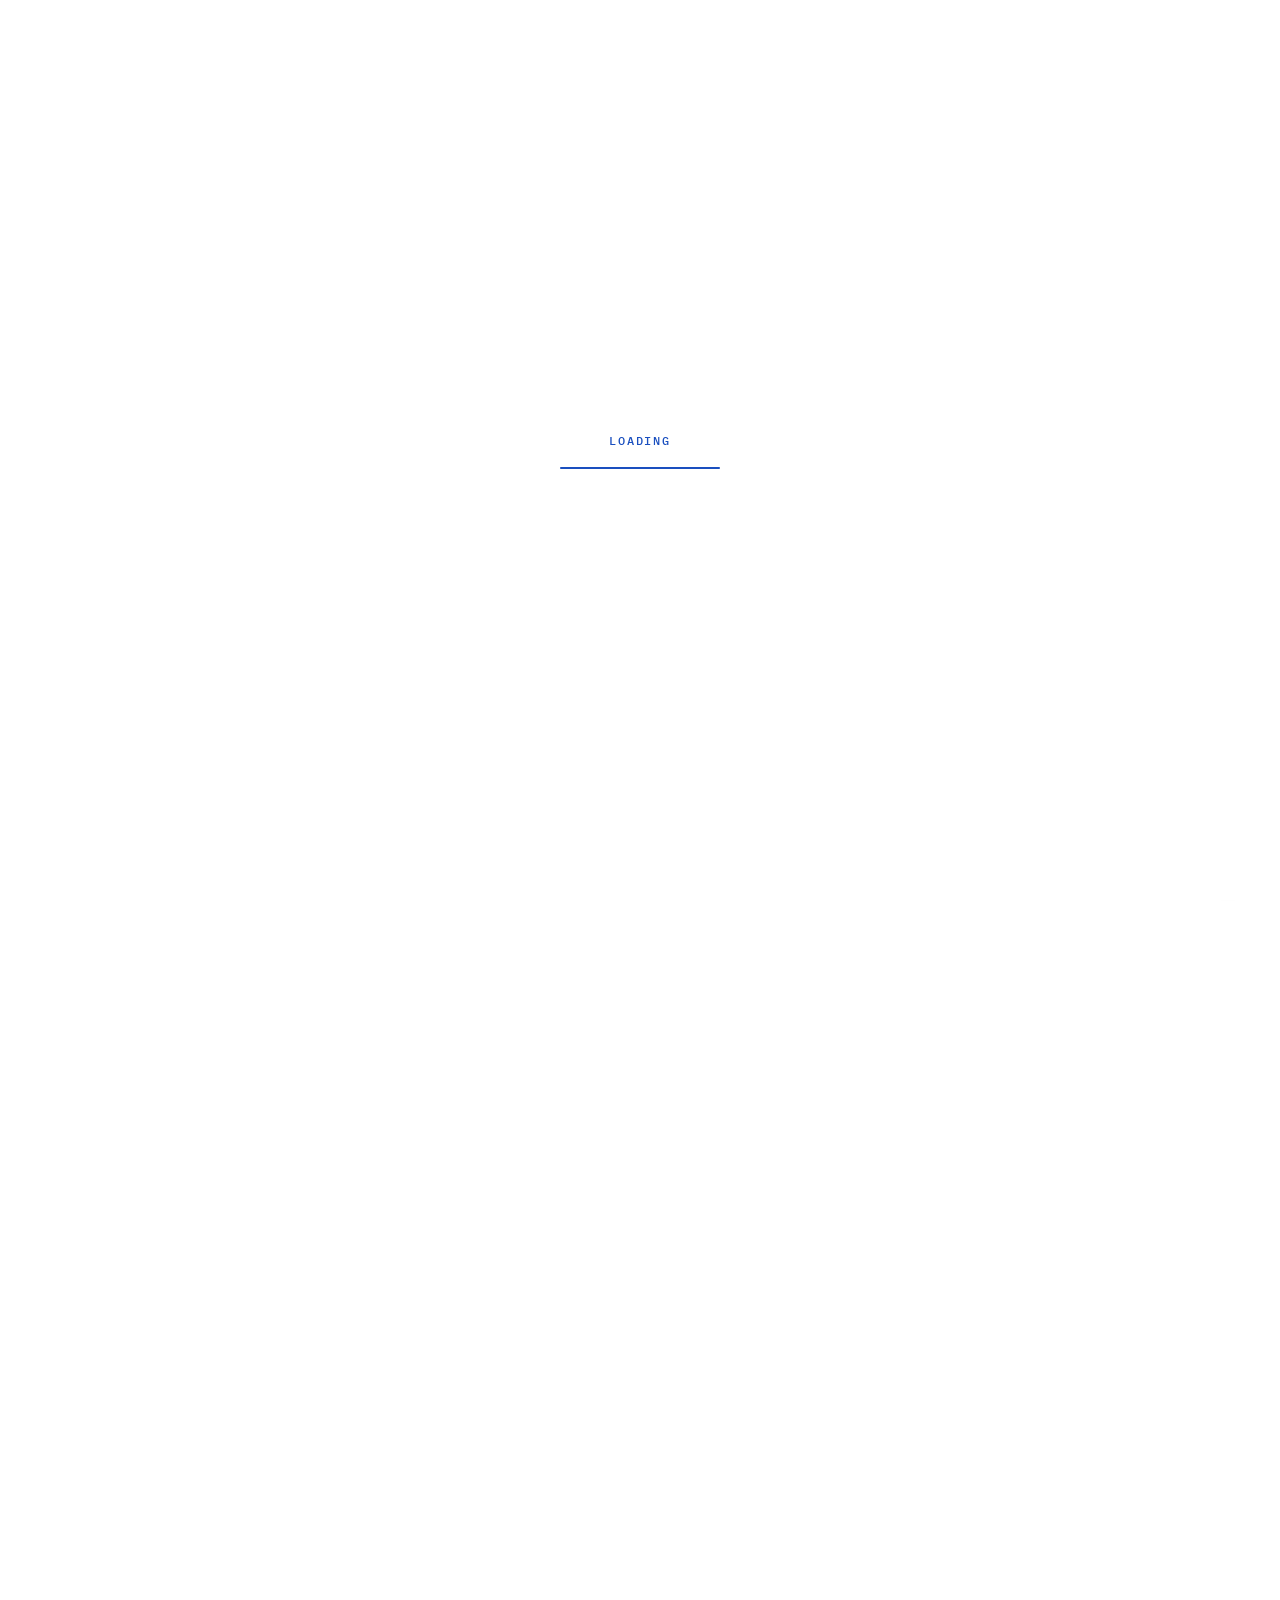
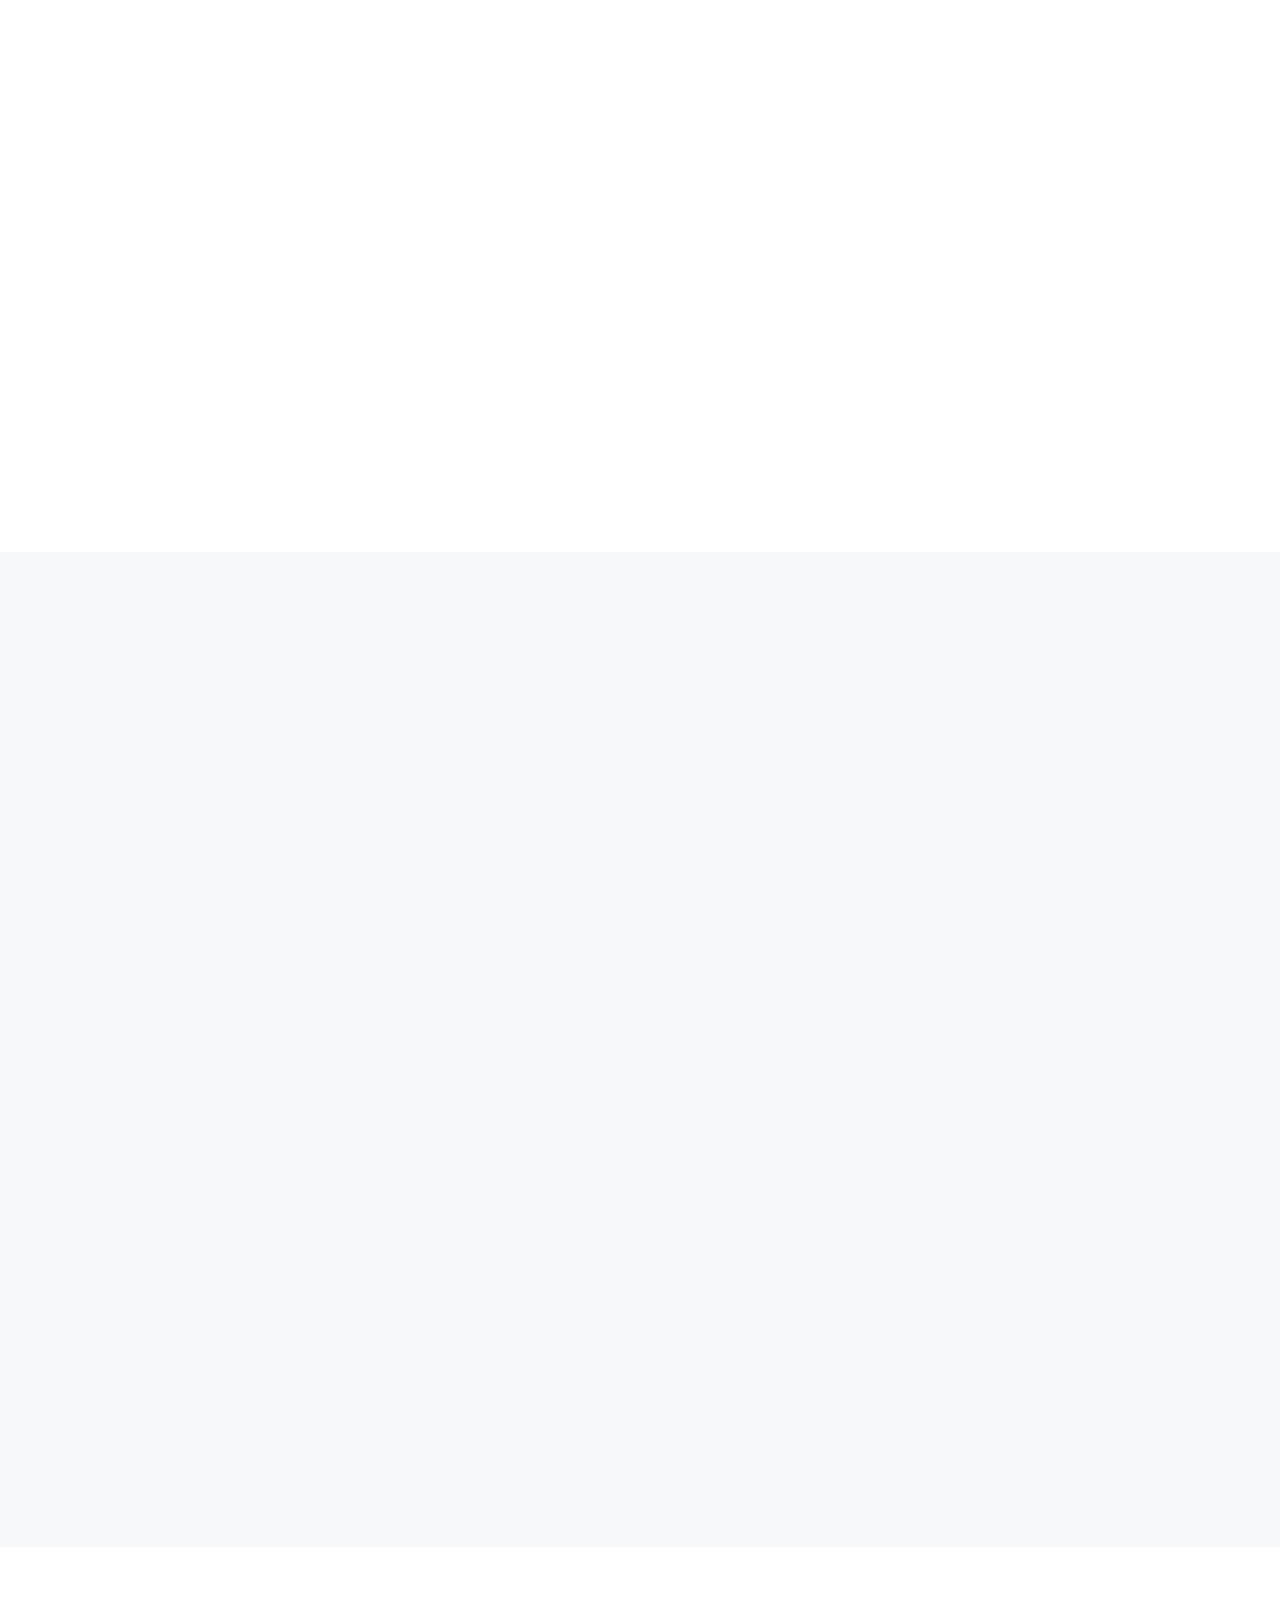
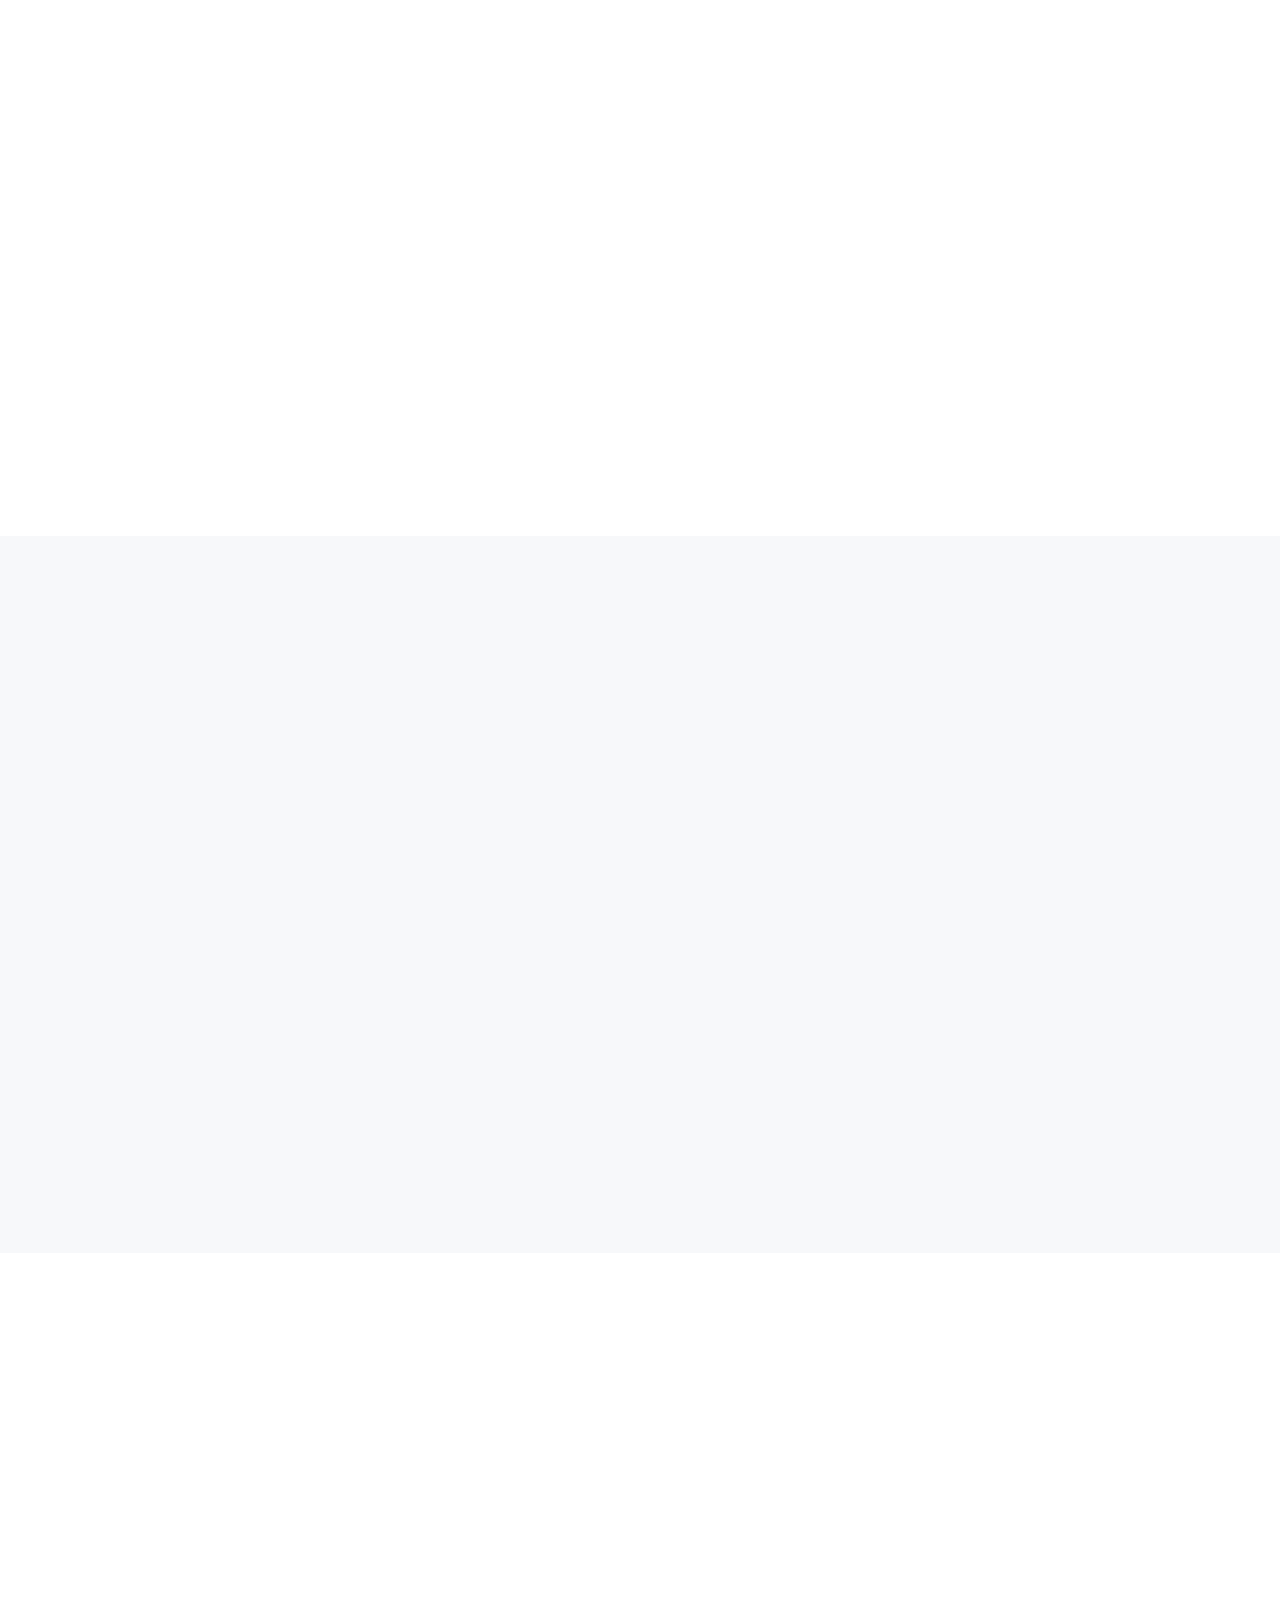
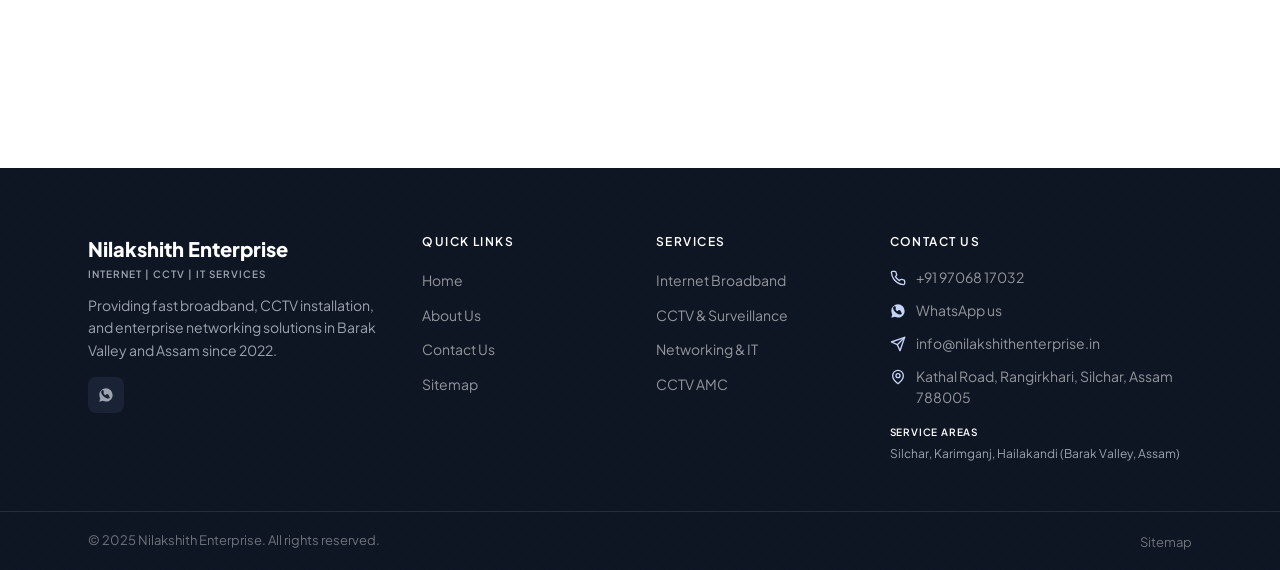
==== about.html @ cd2fbbd7 "perf: major Lighthouse improvements - WebP images, defer fonts, preloader CLS fix, explicit dimensio" ====
<!DOCTYPE html>
<html lang="en">
<head>
  <meta charset="UTF-8" />
  <meta name="viewport" content="width=device-width, initial-scale=1.0" />
  <title>About Nilakshith Enterprise — Internet & IT Services, Silchar, Assam</title>
  <meta name="description" content="Learn about Nilakshith Enterprise — Barak Valley's trusted provider of broadband internet, CCTV installation, and IT networking services. Locally rooted in Silchar since 2022." />
  <link rel="canonical" href="https://nilakshithenterprise.in/about.html" />

  <!-- Preload critical resources -->
  <link rel="preload" as="image" href="assets/img/logo_trans.webp" />
  <link rel="preconnect" href="https://fonts.googleapis.com" crossorigin />
  <link rel="preconnect" href="https://fonts.gstatic.com" crossorigin />

  <!-- Stylesheets -->
  <link rel="stylesheet" href="assets/css/styles.css" />
  <!-- Google Fonts deferred to avoid render-blocking -->
  <link rel="preload" as="style" href="https://fonts.googleapis.com/css2?family=Plus+Jakarta+Sans:wght@400;500;600;700;800&family=IBM+Plex+Mono:wght@400;500&display=swap" onload="this.onload=null;this.rel='stylesheet'" />
  <noscript><link rel="stylesheet" href="https://fonts.googleapis.com/css2?family=Plus+Jakarta+Sans:wght@400;500;600;700;800&family=IBM+Plex+Mono:wght@400;500&display=swap" /></noscript>
</head>
<body>

  <!-- Preloader -->
  <div class="preloader" aria-hidden="true">
    <div style="position:relative; display:flex; flex-direction:column; align-items:center; gap:16px;">
      <div class="preloader__label">Loading</div>
      <div class="preloader__line-track"><div class="preloader__line"></div></div>
    </div>
  </div>

  <!-- Skip link -->
  <a href="#main" class="skip-link">Skip to main content</a>

  <!-- ══════════════════════════════════════════
       NAVIGATION
       ══════════════════════════════════════════ -->
  <header>
    <nav class="navbar animate-load header-slide-down" role="navigation" aria-label="Main navigation">
      <div class="navbar__inner">
        <!-- Logo -->
        <a href="index.html" class="navbar__logo" aria-label="Nilakshith Enterprise — home">
          <picture><source srcset="assets/img/logo_trans.webp" type="image/webp" /><img src="assets/img/logo_trans.png" alt="Nilakshith Enterprise logo" class="navbar__logo-img" width="68" height="68" fetchpriority="high" /></picture>
          <div>
            <div>
              <span class="logo-name">Nilakshith</span>
              <span class="logo-suffix">Enterprise</span>
            </div>
            <div class="logo-tagline">Internet | CCTV | IT Services</div>
          </div>
        </a>
        
        <!-- Desktop nav links -->
        <ul class="nav-menu" role="list">
          <li><a href="index.html"      class="nav-menu__link">Home</a></li>
          <li><a href="broadband.html"  class="nav-menu__link">Broadband</a></li>
          <li><a href="cctv.html"       class="nav-menu__link">CCTV</a></li>
          <li><a href="networking.html" class="nav-menu__link">Networking</a></li>
          <li><a href="about.html"      class="nav-menu__link">About</a></li>
          <li><a href="contact.html"    class="nav-menu__link">Contact</a></li>
        </ul>

        <!-- CTA (desktop) -->
        <a href="https://wa.me/919706817032?text=Hi%2C%20I%20would%20like%20to%20enquire%20about%20your%20services."
           class="navbar__cta-btn desktop-only" target="_blank" rel="noopener noreferrer" data-wa-cta="navbar-about">
          <svg viewBox="0 0 24 24" width="16" height="16" fill="currentColor" aria-hidden="true"><path d="M12.012 2c-5.506 0-9.989 4.478-9.99 9.984a9.96 9.96 0 0 0 1.333 4.965L2 22l5.233-1.371a9.944 9.944 0 0 0 4.773 1.216h.004c5.506 0 9.989-4.478 9.99-9.984A9.995 9.995 0 0 0 12.012 2zm5.793 13.593c-.319.897-1.558 1.637-2.146 1.745-.589.108-1.168.162-3.834-.912-3.41-1.376-5.607-4.85-5.777-5.077-.17-.228-1.357-1.802-1.357-3.437 0-1.636.852-2.438 1.157-2.775.305-.336.666-.42.887-.42h.638c.204 0 .476.006.697.528.221.522.756 1.834.821 1.971.066.137.108.297.017.476-.09.18-.135.297-.272.456-.137.159-.289.356-.413.476-.137.137-.282.287-.121.562.161.275.717 1.183 1.536 1.91.543.484.992.836 1.357 1.019.365.183.578.115.756-.09.178-.205.757-.88 1.012-1.222.256-.341.512-.284.862-.153.35.13.222.102 2.222 1.102.13.065.215.297.16.592z"/></svg>
          WhatsApp
        </a>

        <!-- Hamburger -->
        <button class="nav-toggle" aria-label="Toggle navigation menu" aria-expanded="false">
          <span class="nav-toggle__bar"></span>
          <span class="nav-toggle__bar"></span>
          <span class="nav-toggle__bar"></span>
        </button>
      </div>
    </nav>

    <!-- Mobile overlay menu -->
    <div class="nav-overlay" role="dialog" aria-modal="true" aria-label="Mobile navigation">
      <div class="nav-drawer">
        <a href="index.html"      class="nav-drawer__link">Home</a>
        <a href="broadband.html"  class="nav-drawer__link">Broadband</a>
        <a href="cctv.html"       class="nav-drawer__link">CCTV</a>
        <a href="networking.html" class="nav-drawer__link">Networking</a>
        <a href="about.html"      class="nav-drawer__link">About</a>
        <a href="contact.html"    class="nav-drawer__link">Contact</a>
        <a href="https://wa.me/919706817032?text=Hi%2C%20I%20would%20like%20to%20enquire%20about%20your%20services."
           class="btn btn--whatsapp btn--full nav-drawer__wa-btn"
           target="_blank" rel="noopener noreferrer" data-wa-cta="mobile-overlay">
          <svg viewBox="0 0 24 24" width="16" height="16" fill="currentColor" style="margin-right:8px;" aria-hidden="true"><path d="M12.012 2c-5.506 0-9.989 4.478-9.99 9.984a9.96 9.96 0 0 0 1.333 4.965L2 22l5.233-1.371a9.944 9.944 0 0 0 4.773 1.216h.004c5.506 0 9.989-4.478 9.99-9.984A9.995 9.995 0 0 0 12.012 2zm5.793 13.593c-.319.897-1.558 1.637-2.146 1.745-.589.108-1.168.162-3.834-.912-3.41-1.376-5.607-4.85-5.777-5.077-.17-.228-1.357-1.802-1.357-3.437 0-1.636.852-2.438 1.157-2.775.305-.336.666-.42.887-.42h.638c.204 0 .476.006.697.528.221.522.756 1.834.821 1.971.066.137.108.297.017.476-.09.18-.135.297-.272.456-.137.159-.289.356-.413.476-.137.137-.282.287-.121.562.161.275.717 1.183 1.536 1.91.543.484.992.836 1.357 1.019.365.183.578.115.756-.09.178-.205.757-.88 1.012-1.222.256-.341.512-.284.862-.153.35.13.222.102 2.222 1.102.13.065.215.297.16.592z"/></svg>
          Chat on WhatsApp
        </a>
      </div>
    </div>
  </header>

  <main id="main">

    <!-- Page Hero -->
    <section class="page-hero">
      <div class="container">
        <div class="page-hero__inner">
          <span class="eyebrow animate-load hero-eyebrow-fade-up">About Us</span>
          <h1 class="animate-load hero-title-line1-fade-up">Barak Valley's Trusted Tech Partner</h1>
          <p class="animate-load hero-subtext-fade-in">Nilakshith Enterprise has been providing reliable internet, CCTV, and IT networking solutions to homes and businesses across Barak Valley and Assam for over 10 years.</p>
        </div>
      </div>
    </section>

    <!-- Stats Banner -->
    <section class="stats-banner" aria-label="Company statistics">
      <div class="container">
        <div class="stats-grid">
          <div class="stat-item" data-animate="fade-up">
            <div class="stat-item__number" data-count-up="500" data-suffix="+">0+</div>
            <div class="stat-item__label">Active Customers</div>
          </div>
          <div class="stat-item" data-animate="fade-up" data-animate-delay="100">
            <div class="stat-item__number" data-count-up="10" data-suffix="+">0+</div>
            <div class="stat-item__label">Years Experience</div>
          </div>
          <div class="stat-item" data-animate="fade-up" data-animate-delay="200">
            <div class="stat-item__number">3</div>
            <div class="stat-item__label">Core Services</div>
          </div>
          <div class="stat-item" data-animate="fade-up" data-animate-delay="300">
            <div class="stat-item__number">24/7</div>
            <div class="stat-item__label">Support Response</div>
          </div>
        </div>
      </div>
    </section>

    <!-- Our Story -->
    <section class="section" aria-labelledby="story-heading">
      <div class="container">
        <div class="about-map-split">
          <div class="service-area-card" data-animate="fade-right">
            <!-- Redesigned logo wrapper -->
            <div style="background-color:#FFFFFF; padding:var(--space-4); border-radius:var(--radius-lg); text-align:center; display:flex; flex-direction:column; align-items:center; justify-content:center; border:1px solid var(--color-border); overflow:hidden;">
              <img src="assets/img/LOGO.jpeg" alt="Nilakshith Enterprise Logo" style="max-width:100%; height:auto; border-radius:var(--radius-md);" />
            </div>
            
            <div style="display:flex; align-items:center; gap:var(--space-3); border-top:1px solid var(--color-border); padding-top:var(--space-4);">
              <div class="contact-row-item__icon-box">
                <svg xmlns="http://www.w3.org/2000/svg" width="20" height="20" viewBox="0 0 24 24" fill="none" stroke="currentColor" stroke-width="2" stroke-linecap="round" stroke-linejoin="round" aria-hidden="true"><rect x="3" y="4" width="18" height="18" rx="2" ry="2"/><line x1="16" y1="2" x2="16" y2="6"/><line x1="8" y1="2" x2="8" y2="6"/><line x1="3" y1="10" x2="21" y2="10"/></svg>
              </div>
              <div>
                <div style="font-size:15px; font-weight:700; color:var(--color-text-primary);">Est. 2022</div>
                <div style="font-size:12px; color:var(--color-text-secondary);">Silchar, Assam</div>
              </div>
            </div>
          </div>
          
          <div class="about-column" data-animate="fade-left" data-animate-delay="160">
            <span class="eyebrow">About Us</span>
            <h2 id="story-heading">About Nilakshith Enterprise</h2>
            
            <p>Nilakshith Enterprise is a trusted Internet Service Provider and Network Solutions Company dedicated to delivering reliable connectivity, professional networking services, and technical support for homes, businesses, educational institutions, and corporate organizations.</p>
            
            <p>With over a decade of hands-on experience in networking and telecommunications, we specialize in building stable, secure, and scalable network infrastructures that keep our customers connected when it matters most.</p>
            
            <p>Our expertise extends beyond internet connectivity. We provide complete network deployment, configuration, troubleshooting, maintenance, and support services, including:</p>
            
            <ul class="feature-list" style="margin-block:var(--space-4); display:grid; grid-template-columns:repeat(auto-fit, minmax(240px, 1fr)); gap:var(--space-2); list-style:none; padding-left:0;">
              <li style="display:flex; align-items:center; gap:8px;">
                <svg xmlns="http://www.w3.org/2000/svg" width="16" height="16" viewBox="0 0 24 24" fill="none" stroke="var(--color-brand)" stroke-width="2.5" stroke-linecap="round" stroke-linejoin="round" aria-hidden="true"><circle cx="12" cy="12" r="10"/><path d="m9 12 2 2 4-4"/></svg>
                High-Speed Internet Services
              </li>
              <li style="display:flex; align-items:center; gap:8px;">
                <svg xmlns="http://www.w3.org/2000/svg" width="16" height="16" viewBox="0 0 24 24" fill="none" stroke="var(--color-brand)" stroke-width="2.5" stroke-linecap="round" stroke-linejoin="round" aria-hidden="true"><circle cx="12" cy="12" r="10"/><path d="m9 12 2 2 4-4"/></svg>
                Enterprise Network Solutions
              </li>
              <li style="display:flex; align-items:center; gap:8px;">
                <svg xmlns="http://www.w3.org/2000/svg" width="16" height="16" viewBox="0 0 24 24" fill="none" stroke="var(--color-brand)" stroke-width="2.5" stroke-linecap="round" stroke-linejoin="round" aria-hidden="true"><circle cx="12" cy="12" r="10"/><path d="m9 12 2 2 4-4"/></svg>
                L2 &amp; L3 Network Support
              </li>
              <li style="display:flex; align-items:center; gap:8px;">
                <svg xmlns="http://www.w3.org/2000/svg" width="16" height="16" viewBox="0 0 24 24" fill="none" stroke="var(--color-brand)" stroke-width="2.5" stroke-linecap="round" stroke-linejoin="round" aria-hidden="true"><circle cx="12" cy="12" r="10"/><path d="m9 12 2 2 4-4"/></svg>
                Router &amp; Switch Configuration
              </li>
              <li style="display:flex; align-items:center; gap:8px;">
                <svg xmlns="http://www.w3.org/2000/svg" width="16" height="16" viewBox="0 0 24 24" fill="none" stroke="var(--color-brand)" stroke-width="2.5" stroke-linecap="round" stroke-linejoin="round" aria-hidden="true"><circle cx="12" cy="12" r="10"/><path d="m9 12 2 2 4-4"/></svg>
                VLAN, Routing &amp; Network Optimization
              </li>
              <li style="display:flex; align-items:center; gap:8px;">
                <svg xmlns="http://www.w3.org/2000/svg" width="16" height="16" viewBox="0 0 24 24" fill="none" stroke="var(--color-brand)" stroke-width="2.5" stroke-linecap="round" stroke-linejoin="round" aria-hidden="true"><circle cx="12" cy="12" r="10"/><path d="m9 12 2 2 4-4"/></svg>
                CCTV Network Integration
              </li>
              <li style="display:flex; align-items:center; gap:8px;">
                <svg xmlns="http://www.w3.org/2000/svg" width="16" height="16" viewBox="0 0 24 24" fill="none" stroke="var(--color-brand)" stroke-width="2.5" stroke-linecap="round" stroke-linejoin="round" aria-hidden="true"><circle cx="12" cy="12" r="10"/><path d="m9 12 2 2 4-4"/></svg>
                Wireless Network Deployment
              </li>
              <li style="display:flex; align-items:center; gap:8px;">
                <svg xmlns="http://www.w3.org/2000/svg" width="16" height="16" viewBox="0 0 24 24" fill="none" stroke="var(--color-brand)" stroke-width="2.5" stroke-linecap="round" stroke-linejoin="round" aria-hidden="true"><circle cx="12" cy="12" r="10"/><path d="m9 12 2 2 4-4"/></svg>
                Fiber Optic Connectivity Solutions
              </li>
              <li style="display:flex; align-items:center; gap:8px;">
                <svg xmlns="http://www.w3.org/2000/svg" width="16" height="16" viewBox="0 0 24 24" fill="none" stroke="var(--color-brand)" stroke-width="2.5" stroke-linecap="round" stroke-linejoin="round" aria-hidden="true"><circle cx="12" cy="12" r="10"/><path d="m9 12 2 2 4-4"/></svg>
                Network Monitoring &amp; Maintenance
              </li>
              <li style="display:flex; align-items:center; gap:8px;">
                <svg xmlns="http://www.w3.org/2000/svg" width="16" height="16" viewBox="0 0 24 24" fill="none" stroke="var(--color-brand)" stroke-width="2.5" stroke-linecap="round" stroke-linejoin="round" aria-hidden="true"><circle cx="12" cy="12" r="10"/><path d="m9 12 2 2 4-4"/></svg>
                AMC &amp; Technical Support Services
              </li>
            </ul>
            
            <p>At Nilakshith Enterprise, networking is not just our profession—it is our passion. We understand that every minute of downtime impacts productivity, business operations, and customer experience. That is why we focus on proactive support, rapid troubleshooting, and dependable service delivery.</p>
            
            <p>Our mission is simple: to provide reliable internet connectivity and professional network solutions backed by technical expertise, transparency, and customer-first support.</p>
            
            <p>Whether you require a home internet connection, office networking setup, enterprise-grade infrastructure, or advanced troubleshooting, Nilakshith Enterprise is committed to delivering solutions that are secure, efficient, and future-ready.</p>
            
            <p style="margin-block:var(--space-4);"><strong>Strong Network. Strong Support. Strong Relationships.</strong></p>
            
            <div class="trust-badges-row" style="margin-top:var(--space-6);">
              <span class="trust-pill">Certified Installations</span>
              <span class="trust-pill">Licensed Operator</span>
              <span class="trust-pill">Local &amp; Community-First</span>
            </div>
          </div>
        </div>
      </div>
    </section>

    <!-- Why Choose Us -->
    <section class="section section--surface" aria-labelledby="why-about-heading">
      <div class="container">
        <div class="section-header">
          <span class="eyebrow" data-animate="fade-in">Why Choose Us</span>
          <h2 id="why-about-heading" data-animate="fade-up" data-animate-delay="100">Why Nilakshith Enterprise?</h2>
          <p data-animate="fade-up" data-animate-delay="200">Specific, verifiable reasons why hundreds of homes and businesses trust us every day.</p>
        </div>
        
        <div class="services-grid">
          <article class="service-card" data-animate="fade-up" data-animate-delay="100">
            <div class="service-card__icon-wrap">
              <svg xmlns="http://www.w3.org/2000/svg" width="24" height="24" viewBox="0 0 24 24" fill="none" stroke="currentColor" stroke-width="2" stroke-linecap="round" stroke-linejoin="round" aria-hidden="true"><circle cx="12" cy="8" r="7"/><path d="M8.21 13.89 7 23l5-3 5 3-1.21-9.12"/></svg>
            </div>
            <h3 class="service-card__title">10+ Years in Assam</h3>
            <p class="service-card__desc">Over a decade of hands-on experience installing and maintaining internet and network infrastructure across Barak Valley and nearby districts.</p>
          </article>
          
          <article class="service-card" data-animate="fade-up" data-animate-delay="200">
            <div class="service-card__icon-wrap">
              <svg xmlns="http://www.w3.org/2000/svg" width="24" height="24" viewBox="0 0 24 24" fill="none" stroke="currentColor" stroke-width="2" stroke-linecap="round" stroke-linejoin="round" aria-hidden="true"><circle cx="12" cy="12" r="10"/><path d="M12 6v6l3 3"/><path d="m19 16-4 4h5l-1 3"/></svg>
            </div>
            <h3 class="service-card__title">Same-Day Support Response</h3>
            <p class="service-card__desc">When your network is down, every hour counts. We respond to support calls the same day — no waiting until the next business day.</p>
          </article>
          
          <article class="service-card" data-animate="fade-up" data-animate-delay="300">
            <div class="service-card__icon-wrap">
              <svg xmlns="http://www.w3.org/2000/svg" width="24" height="24" viewBox="0 0 24 24" fill="none" stroke="currentColor" stroke-width="2" stroke-linecap="round" stroke-linejoin="round" aria-hidden="true"><circle cx="12" cy="12" r="10"/><path d="m9 12 2 2 4-4"/></svg>
            </div>
            <h3 class="service-card__title">Certified Installations</h3>
            <p class="service-card__desc">Our engineers are trained and certified, working with leading hardware brands to ensure your network is built to last and to spec.</p>
          </article>
          
          <article class="service-card" data-animate="fade-up" data-animate-delay="400">
            <div class="service-card__icon-wrap">
              <svg xmlns="http://www.w3.org/2000/svg" width="24" height="24" viewBox="0 0 24 24" fill="none" stroke="currentColor" stroke-width="2" stroke-linecap="round" stroke-linejoin="round" aria-hidden="true"><path d="M20 10c0 6-8 12-8 12s-8-6-8-12a8 8 0 0 1 16 0Z"/><circle cx="12" cy="10" r="3"/></svg>
            </div>
            <h3 class="service-card__title">Local Presence in Barak Valley</h3>
            <p class="service-card__desc">We're based here in Barak Valley — not a distant call centre. On-site visits, local knowledge, and community-first service set us apart.</p>
          </article>
          
          <article class="service-card" data-animate="fade-up" data-animate-delay="500">
            <div class="service-card__icon-wrap">
              <svg xmlns="http://www.w3.org/2000/svg" width="24" height="24" viewBox="0 0 24 24" fill="none" stroke="currentColor" stroke-width="2" stroke-linecap="round" stroke-linejoin="round" aria-hidden="true"><path d="M16 21v-2a4 4 0 0 0-4-4H6a4 4 0 0 0-4 4v2"/><circle cx="9" cy="7" r="4"/><path d="M22 21v-2a4 4 0 0 0-3-3.87"/><path d="M16 3.13a4 4 0 0 1 0 7.75"/></svg>
            </div>
            <h3 class="service-card__title">500+ Active Customers</h3>
            <p class="service-card__desc">Homes, schools, offices, and institutions across Assam rely on our network every day. Their continued trust is our best credential.</p>
          </article>
          
          <article class="service-card" data-animate="fade-up" data-animate-delay="600">
            <div class="service-card__icon-wrap">
              <svg xmlns="http://www.w3.org/2000/svg" width="24" height="24" viewBox="0 0 24 24" fill="none" stroke="currentColor" stroke-width="2" stroke-linecap="round" stroke-linejoin="round" aria-hidden="true"><rect x="2" y="2" width="12" height="12" rx="2" ry="2"/><rect x="10" y="10" width="12" height="12" rx="2" ry="2"/></svg>
            </div>
            <h3 class="service-card__title">All Three Services Under One Team</h3>
            <p class="service-card__desc">Internet, CCTV, and networking — managed by the same team. No finger-pointing between vendors; one call resolves everything.</p>
          </article>
        </div>
      </div>
    </section>

    <!-- Mission -->
    <section class="section" aria-labelledby="mission-heading">
      <div class="container" style="max-width: 800px;">
        <div class="section-header">
          <span class="eyebrow" data-animate="fade-in">Our Mission</span>
          <h2 id="mission-heading" data-animate="fade-up" data-animate-delay="80">Securing &amp; Connecting Your World</h2>
        </div>
        <div data-animate="fade-up" data-animate-delay="160" style="text-align:center;">
          <p style="font-size:var(--text-lg); color:var(--color-text-secondary); line-height:1.8; margin-bottom: var(--space-6);">
            Our mission is to bring world-class connectivity, security, and IT infrastructure within reach of every home and business in Barak Valley — delivered with the reliability, speed, and personal care that only a truly local team can provide.
          </p>
          <blockquote style="border-left: 4px solid var(--color-brand); padding-left: var(--space-6); text-align:left; background: var(--color-bg-surface); border-radius: 0 var(--radius-lg) var(--radius-lg) 0; padding: var(--space-5); margin:0;">
            <p style="font-family: inherit; font-size: 1.2rem; font-weight:700; color:var(--color-text-primary); font-style:italic; margin-bottom:var(--space-2); line-height:1.5;">
              "We exist to make enterprise-grade technology accessible, affordable, and dependable — for everyone in Assam."
            </p>
            <cite style="font-size: var(--text-sm); color:var(--color-brand); font-style: normal; font-weight:600;">— Nilakshith Enterprise Team</cite>
          </blockquote>
        </div>
      </div>
    </section>

    <!-- Service Area -->
    <section class="section section--surface" aria-labelledby="about-coverage-heading">
      <div class="container">
        <div class="section-header">
          <span class="eyebrow" data-animate="fade-in">Where We Work</span>
          <h2 id="about-coverage-heading" data-animate="fade-up" data-animate-delay="80">Service Area</h2>
          <p data-animate="fade-up" data-animate-delay="160">We serve Silchar and all districts of Barak Valley, with on-site visits and fast response times.</p>
        </div>
        <div class="about-map-split">
          <div class="service-area-card" data-animate="fade-right">
            <div style="background-color:var(--color-bg-surface); padding:var(--space-8) var(--space-4); border-radius:var(--radius-lg); text-align:center; display:flex; flex-direction:column; align-items:center; gap:12px;">
              <svg xmlns="http://www.w3.org/2000/svg" width="48" height="48" viewBox="0 0 24 24" fill="none" stroke="var(--color-brand)" stroke-width="2" stroke-linecap="round" stroke-linejoin="round" aria-hidden="true"><polygon points="3 6 9 3 15 6 21 3 21 18 15 21 9 18 3 21"/><line x1="9" y1="3" x2="9" y2="18"/><line x1="15" y1="6" x2="15" y2="21"/></svg>
              <div style="font-size:15px; font-weight:700; color:var(--color-text-primary);">Silchar, Karimganj, Hailakandi</div>
              <div style="font-size:12px; color:var(--color-text-secondary);">Barak Valley, Assam</div>
            </div>
          </div>
          
          <div class="about-column" data-animate="fade-left" data-animate-delay="160">
            <h3 style="color:var(--color-text-primary); margin-bottom:var(--space-2);">Where We Operate</h3>
            <div class="zones-list" style="margin-bottom:var(--space-4);">
              <span class="zone-item">Silchar (headquarters)</span>
              <span class="zone-item">Rangirkhari & surrounding areas</span>
              <span class="zone-item">Karimganj district</span>
              <span class="zone-item">Hailakandi district</span>
              <span class="zone-item">Cachar district</span>
              <span class="zone-item expanding">Expanding — enquire for your area</span>
            </div>
            <a href="contact.html" class="btn btn--primary">
              Get in Touch
            </a>
          </div>
        </div>
      </div>
    </section>

    <!-- CTA -->
    <section class="section">
      <div class="container">
        <div class="cta-banner" data-animate="fade-up">
          <span class="eyebrow">Work With Us</span>
          <h2>Ready to Get Started?</h2>
          <p>Contact us today to discuss your internet, CCTV, or networking needs. We'll get back to you the same day.</p>
          <div class="cta-banner__btns">
            <a href="contact.html" class="btn btn--primary"><svg xmlns="http://www.w3.org/2000/svg" width="16" height="16" viewBox="0 0 24 24" fill="none" stroke="currentColor" stroke-width="2" stroke-linecap="round" stroke-linejoin="round" style="margin-right:8px;" aria-hidden="true"><rect x="2" y="4" width="20" height="16" rx="2"/><path d="m22 7-8.97 5.7a1.94 1.94 0 0 1-2.06 0L2 7"/></svg> Contact Us</a>
            <a href="https://wa.me/919706817032?text=Hi%2C%20I%20would%20like%20to%20know%20more%20about%20Nilakshith%20Enterprise." class="btn btn--whatsapp" target="_blank" rel="noopener noreferrer" data-wa-cta="about-cta"><svg viewBox="0 0 24 24" width="16" height="16" fill="currentColor" style="margin-right:8px;" aria-hidden="true"><path d="M12.012 2c-5.506 0-9.989 4.478-9.99 9.984a9.96 9.96 0 0 0 1.333 4.965L2 22l5.233-1.371a9.944 9.944 0 0 0 4.773 1.216h.004c5.506 0 9.989-4.478 9.99-9.984A9.995 9.995 0 0 0 12.012 2zm5.793 13.593c-.319.897-1.558 1.637-2.146 1.745-.589.108-1.168.162-3.834-.912-3.41-1.376-5.607-4.85-5.777-5.077-.17-.228-1.357-1.802-1.357-3.437 0-1.636.852-2.438 1.157-2.775.305-.336.666-.42.887-.42h.638c.204 0 .476.006.697.528.221.522.756 1.834.821 1.971.066.137.108.297.017.476-.09.18-.135.297-.272.456-.137.159-.289.356-.413.476-.137.137-.282.287-.121.562.161.275.717 1.183 1.536 1.91.543.484.992.836 1.357 1.019.365.183.578.115.756-.09.178-.205.757-.88 1.012-1.222.256-.341.512-.284.862-.153.35.13.222.102 2.222 1.102.13.065.215.297.16.592z"/></svg> WhatsApp Us</a>
          </div>
        </div>
      </div>
    </section>

  </main>

  <!-- ══════════════════════════════════════════
       FOOTER
       ══════════════════════════════════════════ -->
  <footer class="footer" role="contentinfo">
    <div class="footer__main">
      <div class="container">
        <div class="footer__grid">

          <!-- Brand -->
          <div class="footer__brand">
            <div>
              <span class="footer-logo-text">Nilakshith Enterprise</span>
              <div class="footer-logo-sub">Internet | CCTV | IT Services</div>
            </div>
            <p class="footer__tagline">Providing fast broadband, CCTV installation, and enterprise networking solutions in Barak Valley and Assam since 2022.</p>
            <div class="footer__social">
              <a href="https://wa.me/919706817032" class="footer__social-link" target="_blank" rel="noopener noreferrer" aria-label="WhatsApp" data-wa-cta="footer-social">
                <svg viewBox="0 0 24 24" width="16" height="16" fill="currentColor" aria-hidden="true"><path d="M12.012 2c-5.506 0-9.989 4.478-9.99 9.984a9.96 9.96 0 0 0 1.333 4.965L2 22l5.233-1.371a9.944 9.944 0 0 0 4.773 1.216h.004c5.506 0 9.989-4.478 9.99-9.984A9.995 9.995 0 0 0 12.012 2zm5.793 13.593c-.319.897-1.558 1.637-2.146 1.745-.589.108-1.168.162-3.834-.912-3.41-1.376-5.607-4.85-5.777-5.077-.17-.228-1.357-1.802-1.357-3.437 0-1.636.852-2.438 1.157-2.775.305-.336.666-.42.887-.42h.638c.204 0 .476.006.697.528.221.522.756 1.834.821 1.971.066.137.108.297.017.476-.09.18-.135.297-.272.456-.137.159-.289.356-.413.476-.137.137-.282.287-.121.562.161.275.717 1.183 1.536 1.91.543.484.992.836 1.357 1.019.365.183.578.115.756-.09.178-.205.757-.88 1.012-1.222.256-.341.512-.284.862-.153.35.13.222.102 2.222 1.102.13.065.215.297.16.592z"/></svg>
              </a>
            </div>
          </div>

          <!-- Quick Links -->
          <div>
            <p class="footer__heading">Quick Links</p>
            <ul class="footer__links" role="list">
              <li><a href="index.html">Home</a></li>
              <li><a href="about.html">About Us</a></li>
              <li><a href="contact.html">Contact Us</a></li>
              <li><a href="sitemap.xml">Sitemap</a></li>
            </ul>
          </div>

          <!-- Services -->
          <div>
            <p class="footer__heading">Services</p>
            <ul class="footer__links" role="list">
              <li><a href="broadband.html">Internet Broadband</a></li>
              <li><a href="cctv.html">CCTV & Surveillance</a></li>
              <li><a href="networking.html">Networking & IT</a></li>
              <li><a href="cctv.html#amc">CCTV AMC</a></li>
            </ul>
          </div>

          <!-- Contact -->
          <div>
            <p class="footer__heading">Contact Us</p>
            <ul class="footer__contact-list" role="list">
              <li class="footer__contact-item">
                <svg xmlns="http://www.w3.org/2000/svg" width="16" height="16" viewBox="0 0 24 24" fill="none" stroke="currentColor" stroke-width="2" stroke-linecap="round" stroke-linejoin="round"><path d="M22 16.92v3a2 2 0 0 1-2.18 2 19.79 19.79 0 0 1-8.63-3.07 19.5 19.5 0 0 1-6-6 19.79 19.79 0 0 1-3.07-8.67A2 2 0 0 1 4.11 2h3a2 2 0 0 1 2 1.72 12.84 12.84 0 0 0 .7 2.81 2 2 0 0 1-.45 2.11L8.09 9.91a16 16 0 0 0 6 6l1.27-1.27a2 2 0 0 1 2.11-.45 12.84 12.84 0 0 0 2.81.7A2 2 0 0 1 22 16.92z"/></svg>
                <a href="tel:+919706817032">+91 97068 17032</a>
              </li>
              <li class="footer__contact-item">
                <svg viewBox="0 0 24 24" width="16" height="16" fill="currentColor" aria-hidden="true"><path d="M12.012 2c-5.506 0-9.989 4.478-9.99 9.984a9.96 9.96 0 0 0 1.333 4.965L2 22l5.233-1.371a9.944 9.944 0 0 0 4.773 1.216h.004c5.506 0 9.989-4.478 9.99-9.984A9.995 9.995 0 0 0 12.012 2zm5.793 13.593c-.319.897-1.558 1.637-2.146 1.745-.589.108-1.168.162-3.834-.912-3.41-1.376-5.607-4.85-5.777-5.077-.17-.228-1.357-1.802-1.357-3.437 0-1.636.852-2.438 1.157-2.775.305-.336.666-.42.887-.42h.638c.204 0 .476.006.697.528.221.522.756 1.834.821 1.971.066.137.108.297.017.476-.09.18-.135.297-.272.456-.137.159-.289.356-.413.476-.137.137-.282.287-.121.562.161.275.717 1.183 1.536 1.91.543.484.992.836 1.357 1.019.365.183.578.115.756-.09.178-.205.757-.88 1.012-1.222.256-.341.512-.284.862-.153.35.13.222.102 2.222 1.102.13.065.215.297.16.592z"/></svg>
                <a href="https://wa.me/919706817032" target="_blank" rel="noopener noreferrer" data-wa-cta="footer-contact">WhatsApp us</a>
              </li>
              <li class="footer__contact-item">
                <svg xmlns="http://www.w3.org/2000/svg" width="16" height="16" viewBox="0 0 24 24" fill="none" stroke="currentColor" stroke-width="2" stroke-linecap="round" stroke-linejoin="round"><path d="m22 2-7 20-4-9-9-4Z"/><path d="M22 2 11 13"/></svg>
                <a href="mailto:info@nilakshithenterprise.in">info@nilakshithenterprise.in</a>
              </li>
              <li class="footer__contact-item">
                <svg xmlns="http://www.w3.org/2000/svg" width="16" height="16" viewBox="0 0 24 24" fill="none" stroke="currentColor" stroke-width="2" stroke-linecap="round" stroke-linejoin="round"><path d="M20 10c0 6-8 12-8 12s-8-6-8-12a8 8 0 0 1 16 0Z"/><circle cx="12" cy="10" r="3"/></svg>
                <span>Kathal Road, Rangirkhari, Silchar, Assam 788005</span>
              </li>
            </ul>

            <div class="footer__areas">
              <p class="footer__areas-label">Service Areas</p>
              <p class="footer__areas-text">Silchar, Karimganj, Hailakandi (Barak Valley, Assam)</p>
            </div>
          </div>
        </div>
      </div>
    </div>

    <!-- Footer bottom bar -->
    <div class="footer__divider"></div>
    <div class="container">
      <div class="footer__bottom">
        <p class="footer__copyright">
          © 2025 Nilakshith Enterprise. All rights reserved.
        </p>
        <ul class="footer__bottom-links" role="list">
          <li><a href="sitemap.xml">Sitemap</a></li>
        </ul>
      </div>
    </div>
  </footer>

  <!-- WhatsApp FAB -->
  <div class="wa-float-wrapper">
    <div class="wa-tooltip">Chat on WhatsApp</div>
    <a href="https://wa.me/919706817032?text=Hi%2C%20I%20would%20like%20to%20enquire%20about%20your%20services."
       class="wa-float"
       target="_blank" rel="noopener noreferrer"
       aria-label="Chat on WhatsApp"
       data-wa-cta="floating-button">
      <svg viewBox="0 0 24 24" width="28" height="28" fill="currentColor" aria-hidden="true"><path d="M12.012 2c-5.506 0-9.989 4.478-9.99 9.984a9.96 9.96 0 0 0 1.333 4.965L2 22l5.233-1.371a9.944 9.944 0 0 0 4.773 1.216h.004c5.506 0 9.989-4.478 9.99-9.984A9.995 9.995 0 0 0 12.012 2zm5.793 13.593c-.319.897-1.558 1.637-2.146 1.745-.589.108-1.168.162-3.834-.912-3.41-1.376-5.607-4.85-5.777-5.077-.17-.228-1.357-1.802-1.357-3.437 0-1.636.852-2.438 1.157-2.775.305-.336.666-.42.887-.42h.638c.204 0 .476.006.697.528.221.522.756 1.834.821 1.971.066.137.108.297.017.476-.09.18-.135.297-.272.456-.137.159-.289.356-.413.476-.137.137-.282.287-.121.562.161.275.717 1.183 1.536 1.91.543.484.992.836 1.357 1.019.365.183.578.115.756-.09.178-.205.757-.88 1.012-1.222.256-.341.512-.284.862-.153.35.13.222.102 2.222 1.102.13.065.215.297.16.592z"/></svg>
    </a>
  </div>

  <!-- Scroll to top -->
  <button class="scroll-to-top" aria-label="Scroll to top">
    <svg xmlns="http://www.w3.org/2000/svg" width="24" height="24" viewBox="0 0 24 24" fill="none" stroke="currentColor" stroke-width="2" stroke-linecap="round" stroke-linejoin="round" aria-hidden="true"><path d="m18 15-6-6-6 6"/></svg>
  </button>

  <!-- JS -->
  <script src="assets/js/main.js" defer></script>
</body>
</html>
---- assets/css/styles.css ----
/* ============================================================
   styles.css — Unified Light Theme Design System
   Nilakshith Enterprise — Internet, CCTV & IT Services
   ============================================================ */



:root {
  /* --- CORE PALETTE --- */
  --color-bg-page:        #FFFFFF;
  --color-bg-surface:     #F7F8FA;
  --color-bg-elevated:    #ECEEF2;
  --color-bg-dark:        #0F1623;   /* Deep navy — used for footer, nav on scroll */
  --color-bg-dark-alt:    #1A2236;   /* Slightly lighter navy for footer sections */

  /* Brand Blue */
  --color-brand:          #1A4FBF;   /* Primary blue — buttons, links, accents */
  --color-brand-hover:    #1540A0;
  --color-brand-light:    #EBF0FB;   /* Light tint for tags, badges */
  --color-brand-border:   #C5D3F5;

  /* Accent */
  --color-accent:         #F5A623;   /* Warm amber — "Popular" / "Best Value" badges only */

  /* Text */
  --color-text-primary:   #111827;
  --color-text-secondary: #4B5563;
  --color-text-tertiary:  #9CA3AF;
  --color-text-inverse:   #FFFFFF;
  --color-text-brand:     #1A4FBF;

  /* Borders */
  --color-border:         #E5E7EB;
  --color-border-strong:  #D1D5DB;
  --color-border-brand:   #C5D3F5;

  /* Status */
  --color-success:        #16A34A;
  --color-success-bg:     #F0FDF4;

  /* Shadows */
  --shadow-xs:   0 1px 2px rgba(0, 0, 0, 0.05);
  --shadow-sm:   0 2px 8px rgba(0, 0, 0, 0.06), 0 1px 3px rgba(0, 0, 0, 0.04);
  --shadow-md:   0 4px 16px rgba(0, 0, 0, 0.08), 0 2px 6px rgba(0, 0, 0, 0.04);
  --shadow-lg:   0 8px 32px rgba(0, 0, 0, 0.10), 0 4px 12px rgba(0, 0, 0, 0.05);
  --shadow-xl:   0 16px 48px rgba(0, 0, 0, 0.12), 0 6px 16px rgba(0, 0, 0, 0.06);
  --shadow-brand: 0 4px 20px rgba(26, 79, 191, 0.20);

  /* --- SPACING (8pt grid) --- */
  --space-1:  4px;
  --space-2:  8px;
  --space-3:  12px;
  --space-4:  16px;
  --space-5:  24px;
  --space-6:  32px;
  --space-7:  48px;
  --space-8:  64px;
  --space-9:  96px;
  --space-10: 128px;

  /* --- TYPOGRAPHY SCALE --- */
  --text-xs:   0.75rem;
  --text-sm:   0.875rem;
  --text-base: 1rem;
  --text-lg:   1.125rem;
  --text-xl:   1.25rem;
  --text-2xl:  1.5rem;
  --text-3xl:  1.875rem;
  --text-4xl:  2.25rem;
  --text-5xl:  3rem;
  --text-6xl:  3.75rem;

  /* --- BORDER RADIUS --- */
  --radius-sm:   4px;
  --radius-md:   8px;
  --radius-lg:   12px;
  --radius-xl:   16px;
  --radius-2xl:  24px;
  --radius-pill: 9999px;

  /* --- TRANSITIONS --- */
  --transition-fast:   150ms cubic-bezier(0.4, 0, 0.2, 1);
  --transition-base:   250ms cubic-bezier(0.4, 0, 0.2, 1);
  --transition-slow:   400ms cubic-bezier(0.4, 0, 0.2, 1);
  --transition-spring: 500ms cubic-bezier(0.34, 1.56, 0.64, 1);

  /* --- LAYOUT --- */
  --container-max: 1200px;
  --container-pad: clamp(16px, 5vw, 48px);
}

/* ============================================================
   RESET & BASE RULES
   ============================================================ */
*, *::before, *::after {
  box-sizing: border-box;
  margin: 0;
  padding: 0;
}

html {
  scroll-behavior: smooth;
  font-size: 16px;
  -webkit-text-size-adjust: 100%;
}

body {
  font-family: 'Plus Jakarta Sans', system-ui, -apple-system, BlinkMacSystemFont, "Segoe UI", Roboto, Helvetica, Arial, sans-serif;
  font-size: var(--text-base);
  line-height: 1.65;
  color: var(--color-text-secondary);
  background-color: var(--color-bg-page);
  -webkit-font-smoothing: antialiased;
  -moz-osx-font-smoothing: grayscale;
  overflow-x: hidden;
}

h1, h2, h3, h4, h5, h6 {
  font-family: 'Plus Jakarta Sans', sans-serif;
  color: var(--color-text-primary);
  font-weight: 700;
  line-height: 1.25;
}

a {
  color: var(--color-brand);
  text-decoration: none;
  transition: color var(--transition-fast);
}
a:hover {
  color: var(--color-brand-hover);
}

img, svg {
  display: block;
  max-width: 100%;
  height: auto;
}

button, input, textarea, select {
  font-family: inherit;
  font-size: inherit;
}

ul, ol {
  list-style: none;
}

/* Accessibility: Focus visible */
:focus-visible {
  outline: 2px solid var(--color-brand);
  outline-offset: 3px;
}

.skip-link {
  position: absolute;
  top: -80px;
  left: 20px;
  z-index: 9999;
  background-color: var(--color-brand);
  color: var(--color-text-inverse);
  padding: var(--space-3) var(--space-5);
  font-weight: 600;
  border-radius: var(--radius-md);
  transition: top var(--transition-fast);
}
.skip-link:focus {
  top: 20px;
}

/* ============================================================
   GLOBAL LAYOUT UTILITIES
   ============================================================ */
.container {
  width: 100%;
  max-width: var(--container-max);
  margin-inline: auto;
  padding-inline: var(--container-pad);
}

.section {
  padding-block: var(--space-9);
}
@media (max-width: 768px) {
  .section {
    padding-block: var(--space-8);
  }
}

/* Strictly alternating section backgrounds */
.section--surface {
  background-color: var(--color-bg-surface);
}

.section-header {
  text-align: center;
  margin-bottom: var(--space-7);
  max-width: 680px;
  margin-inline: auto;
}
.section-header h2 {
  font-size: var(--text-4xl);
  font-weight: 800;
  margin-top: var(--space-2);
  margin-bottom: var(--space-3);
  color: var(--color-text-primary);
}
.section-header p {
  font-size: var(--text-lg);
  color: var(--color-text-secondary);
}

@media (max-width: 768px) {
  .section-header h2 {
    font-size: var(--text-2xl);
  }
}

.eyebrow {
  display: inline-block;
  font-size: var(--text-xs);
  font-weight: 600;
  color: var(--color-brand);
  letter-spacing: 0.12em;
  text-transform: uppercase;
}

/* ============================================================
   BUTTONS
   ============================================================ */
.btn {
  display: inline-flex;
  align-items: center;
  justify-content: center;
  gap: var(--space-2);
  padding: 14px 28px;
  font-weight: 600;
  font-size: var(--text-base);
  border-radius: var(--radius-pill);
  transition: all var(--transition-fast);
  cursor: pointer;
  border: 2px solid transparent;
  text-align: center;
}

.btn--primary {
  background-color: var(--color-brand);
  color: var(--color-text-inverse);
  box-shadow: var(--shadow-brand);
}
.btn--primary:hover {
  background-color: var(--color-brand-hover);
  box-shadow: 0 6px 24px rgba(26, 79, 191, 0.28);
  transform: translateY(-2px);
  color: var(--color-text-inverse);
}

.btn--outline {
  background-color: transparent;
  border-color: var(--color-border-strong);
  color: var(--color-text-primary);
}
.btn--outline:hover {
  border-color: var(--color-brand);
  color: var(--color-brand);
  transform: translateY(-2px);
}

.btn--brand-outline {
  background-color: transparent;
  border-color: var(--color-brand);
  color: var(--color-brand);
}
.btn--brand-outline:hover {
  background-color: var(--color-brand);
  color: var(--color-text-inverse);
  transform: translateY(-2px);
}

.btn--whatsapp {
  background-color: #25D366;
  color: var(--color-text-inverse);
}
.btn--whatsapp:hover {
  background-color: #1EBE57;
  box-shadow: 0 4px 16px rgba(37,211,102,0.30);
  transform: translateY(-2px);
  color: var(--color-text-inverse);
}

.btn--accent {
  background-color: var(--color-accent);
  color: var(--color-text-inverse);
}
.btn--accent:hover {
  background-color: #E2961B;
  transform: translateY(-2px);
  color: var(--color-text-inverse);
}

.btn--ghost {
  background-color: transparent;
  color: var(--color-brand);
  padding: 10px 20px;
}
.btn--ghost:hover {
  background-color: var(--color-brand-light);
  color: var(--color-brand-hover);
}

.btn--full {
  width: 100%;
}

/* ============================================================
   PRELOADER (Visually Clean Redesign)
   ============================================================ */
.preloader {
  position: fixed;
  inset: 0;
  z-index: 100000;
  background-color: var(--color-bg-page);
  display: flex;
  align-items: center;
  justify-content: center;
  opacity: 1;
  pointer-events: auto;
  transition: opacity 300ms ease;
}
.preloader.loaded {
  opacity: 0;
  pointer-events: none;
}
.preloader__label {
  font-family: 'IBM Plex Mono', monospace;
  font-weight: 500;
  font-size: var(--text-xs);
  color: var(--color-brand);
  text-transform: uppercase;
  letter-spacing: 0.15em;
}
.preloader__line-track {
  width: 160px;
  height: 2px;
  background-color: var(--color-border);
  border-radius: var(--radius-pill);
  overflow: hidden;
}
.preloader__line {
  height: 100%;
  width: 100%;
  background-color: var(--color-brand);
  transform-origin: left;
  animation: preloader-bar 1.2s cubic-bezier(0.4, 0, 0.2, 1) forwards;
}
@keyframes preloader-bar {
  0% { transform: scaleX(0); }
  70% { transform: scaleX(0.8); }
  100% { transform: scaleX(1); }
}

/* ============================================================
   NAVIGATION
   ============================================================ */
header {
  height: 72px;
}
@media (max-width: 768px) {
  header {
    height: 64px;
  }
}

.navbar {
  position: fixed;
  top: 0;
  left: 0;
  right: 0;
  z-index: 100;
  height: 72px;
  background-color: rgba(255, 255, 255, 0.95);
  backdrop-filter: blur(12px);
  -webkit-backdrop-filter: blur(12px);
  border-bottom: 1px solid transparent;
  transition: border-bottom var(--transition-base), box-shadow var(--transition-base), height var(--transition-base);
}
@media (max-width: 768px) {
  .navbar {
    height: 64px;
  }
}

/* Scrolled nav state */
.navbar.scrolled {
  border-bottom: 1px solid var(--color-border);
  box-shadow: var(--shadow-sm);
}

.navbar__inner {
  max-width: var(--container-max);
  margin-inline: auto;
  padding-inline: var(--container-pad);
  height: 100%;
  display: flex;
  align-items: center;
  justify-content: space-between;
}

/* Logo type treatment */
.navbar__logo {
  display: flex;
  align-items: center;
  gap: var(--space-3);
  line-height: 1.1;
  text-decoration: none;
}
.navbar__logo-img {
  height: 68px;
  width: auto;
  display: block;
}
.logo-name {
  font-family: 'Plus Jakarta Sans', sans-serif;
  font-weight: 800;
  font-size: var(--text-xl);
  color: var(--color-text-primary);
}
.logo-suffix {
  font-family: 'Plus Jakarta Sans', sans-serif;
  font-weight: 400;
  font-size: var(--text-xl);
  color: var(--color-text-tertiary);
}
.logo-tagline {
  font-size: 10px;
  font-weight: 600;
  color: var(--color-brand);
  letter-spacing: 0.1em;
  text-transform: uppercase;
  margin-top: 1px;
}

/* Desktop nav links */
.nav-menu {
  display: flex;
  align-items: center;
  gap: 32px;
}
.nav-menu__link {
  font-weight: 500;
  font-size: 15px;
  color: var(--color-text-secondary);
  position: relative;
  padding-block: var(--space-2);
}
.nav-menu__link::after {
  content: '';
  position: absolute;
  bottom: 0;
  left: 0;
  width: 100%;
  height: 2px;
  background-color: var(--color-brand);
  transform: scaleX(0);
  transform-origin: left;
  transition: transform var(--transition-fast);
}
.nav-menu__link:hover {
  color: var(--color-text-primary);
}
.nav-menu__link:hover::after,
.nav-menu__link.is-active::after {
  transform: scaleX(1);
}
.nav-menu__link.is-active {
  color: var(--color-brand);
}

/* WhatsApp Nav Button */
.navbar__cta-btn {
  display: inline-flex;
  align-items: center;
  gap: var(--space-2);
  background-color: #25D366;
  color: var(--color-text-inverse);
  font-size: var(--text-sm);
  font-weight: 600;
  padding: 10px 20px;
  border-radius: var(--radius-pill);
  box-shadow: 0 4px 12px rgba(37, 211, 102, 0.2);
  transition: all var(--transition-fast);
}
.navbar__cta-btn:hover {
  background-color: #1EBE57;
  box-shadow: 0 6px 16px rgba(37, 211, 102, 0.35);
  transform: translateY(-1px);
  color: var(--color-text-inverse);
}

/* Hamburger button */
.nav-toggle {
  display: none;
  flex-direction: column;
  justify-content: space-between;
  width: 24px;
  height: 18px;
  cursor: pointer;
  position: relative;
  z-index: 102;
}
.nav-toggle__bar {
  display: block;
  width: 100%;
  height: 2px;
  background-color: var(--color-text-primary);
  border-radius: var(--radius-pill);
  transition: transform var(--transition-base), opacity var(--transition-base);
}
.nav-toggle.open .nav-toggle__bar:nth-child(1) {
  transform: translateY(8px) rotate(45deg);
}
.nav-toggle.open .nav-toggle__bar:nth-child(2) {
  opacity: 0;
}
.nav-toggle.open .nav-toggle__bar:nth-child(3) {
  transform: translateY(-8px) rotate(-45deg);
}

/* Mobile Nav Drawer & Overlay */
.nav-overlay {
  position: fixed;
  inset: 0;
  z-index: 99;
  background-color: rgba(0, 0, 0, 0.40);
  opacity: 0;
  visibility: hidden;
  transition: opacity 300ms ease, visibility 300ms ease;
}
.nav-overlay.open {
  opacity: 1;
  visibility: visible;
}

.nav-drawer {
  position: fixed;
  top: 0;
  right: 0;
  bottom: 0;
  z-index: 101;
  width: 300px;
  background-color: var(--color-bg-page);
  box-shadow: var(--shadow-xl);
  padding: var(--space-8) var(--space-5) var(--space-5);
  display: flex;
  flex-direction: column;
  gap: var(--space-2);
  transform: translateX(100%);
  transition: transform 300ms cubic-bezier(0.4, 0, 0.2, 1);
}
.nav-drawer.open {
  transform: translateX(0);
}

.nav-drawer__link {
  display: flex;
  align-items: center;
  height: 48px;
  font-weight: 600;
  font-size: var(--text-base);
  color: var(--color-text-primary);
  border-bottom: 1px solid var(--color-border);
}
.nav-drawer__link.is-active {
  color: var(--color-brand);
}
.nav-drawer__link:hover {
  color: var(--color-brand);
}
.nav-drawer__wa-btn {
  margin-top: var(--space-5);
}

@media (max-width: 900px) {
  .nav-menu, .navbar__cta-btn.desktop-only {
    display: none;
  }
  .nav-toggle {
    display: flex;
  }
}

/* ============================================================
   PAGE LOAD SEQUENCES
   ============================================================ */
.animate-load {
  animation-duration: 500ms;
  animation-timing-function: cubic-bezier(0.4, 0, 0.2, 1);
  animation-fill-mode: both;
}

/* Nav slide down */
.header-slide-down {
  animation-name: nav-slide-down;
  animation-delay: 100ms;
}
@keyframes nav-slide-down {
  from { transform: translateY(-100%); opacity: 0; }
  to { transform: translateY(0); opacity: 1; }
}

/* Hero elements load sequence */
.hero-eyebrow-fade-up {
  animation-name: fade-up-anim;
  animation-delay: 300ms;
}
.hero-title-line1-fade-up {
  animation-name: fade-up-anim;
  animation-delay: 450ms;
}
.hero-title-line2-fade-up {
  animation-name: fade-up-anim;
  animation-delay: 600ms;
}
.hero-subtext-fade-in {
  animation-name: fade-in-anim;
  animation-delay: 750ms;
}
.hero-cta-scale-in {
  animation-name: scale-in-anim;
  animation-delay: 900ms;
}
.hero-stats-fade-up {
  animation-name: fade-up-anim;
  animation-delay: 1050ms;
}

@keyframes fade-up-anim {
  from { opacity: 0; transform: translateY(24px); }
  to { opacity: 1; transform: translateY(0); }
}
@keyframes fade-in-anim {
  from { opacity: 0; }
  to { opacity: 1; }
}
@keyframes scale-in-anim {
  from { opacity: 0; transform: scale(0.96); }
  to { opacity: 1; transform: scale(1); }
}

/* ============================================================
   SCROLL REVEAL ANIMATIONS
   ============================================================ */
[data-animate] {
  animation-duration: 500ms;
  animation-timing-function: cubic-bezier(0.4, 0, 0.2, 1);
  animation-fill-mode: both;
  opacity: 0;
}
[data-animate].is-visible {
  opacity: 1;
}

[data-animate="fade-up"] {
  transform: translateY(24px);
}
[data-animate="fade-up"].is-visible {
  animation-name: fade-up-anim;
}

[data-animate="fade-in"].is-visible {
  animation-name: fade-in-anim;
}

[data-animate="fade-left"] {
  transform: translateX(-24px);
}
[data-animate="fade-left"].is-visible {
  animation-name: fade-left-anim;
}
@keyframes fade-left-anim {
  from { opacity: 0; transform: translateX(-24px); }
  to { opacity: 1; transform: translateX(0); }
}

[data-animate="fade-right"] {
  transform: translateX(24px);
}
[data-animate="fade-right"].is-visible {
  animation-name: fade-right-anim;
}
@keyframes fade-right-anim {
  from { opacity: 0; transform: translateX(24px); }
  to { opacity: 1; transform: translateX(0); }
}

[data-animate="scale-in"] {
  transform: scale(0.96);
}
[data-animate="scale-in"].is-visible {
  animation-name: scale-in-anim;
}

/* Delays */
[data-animate-delay="100"] { animation-delay: 100ms; }
[data-animate-delay="200"] { animation-delay: 200ms; }
[data-animate-delay="300"] { animation-delay: 300ms; }
[data-animate-delay="400"] { animation-delay: 400ms; }
[data-animate-delay="500"] { animation-delay: 500ms; }

/* Prefers reduced motion */
@media (prefers-reduced-motion: reduce) {
  [data-animate], * {
    animation-duration: 0.01ms !important;
    animation-delay: 0ms !important;
    transition-duration: 0.01ms !important;
  }
}

/* ============================================================
   SECTION 1: HERO
   ============================================================ */
.hero {
  position: relative;
  background-color: var(--color-bg-page);
  padding-block: var(--space-8);
  min-height: calc(100vh - 72px);
  display: flex;
  align-items: center;
  /* Signature Element: Repeating diagonal line pattern */
  background-image: url("data:image/svg+xml,%3Csvg xmlns='http://www.w3.org/2000/svg' width='12' height='12'%3E%3Cpath d='M-3,3 L3,-3 M0,12 L12,0 M9,15 L15,9' stroke='%231A4FBF' stroke-width='1' stroke-opacity='0.04'/%3E%3C/svg%3E");
}
@media (max-width: 768px) {
  .hero {
    min-height: auto;
    padding-block: var(--space-6);
  }
}

.hero__inner {
  display: grid;
  grid-template-columns: 1.2fr 0.8fr;
  align-items: center;
  gap: var(--space-7);
}
@media (max-width: 900px) {
  .hero__inner {
    grid-template-columns: 1fr;
    text-align: center;
    gap: var(--space-6);
  }
}

.hero__content {
  display: flex;
  flex-direction: column;
  align-items: flex-start;
}
@media (max-width: 900px) {
  .hero__content {
    align-items: center;
  }
}

/* Eyebrow badge */
.hero__badge {
  display: inline-flex;
  align-items: center;
  background-color: var(--color-brand-light);
  border: 1px solid var(--color-brand-border);
  border-radius: var(--radius-pill);
  padding: 6px 14px;
  margin-bottom: var(--space-4);
}
.hero__badge-dot {
  display: inline-block;
  width: 8px;
  height: 8px;
  background-color: var(--color-success);
  border-radius: 50%;
  margin-right: 8px;
  animation: pulse-dot 2s infinite;
}

/* H1 with Underline SVG */
.hero__headline {
  font-size: var(--text-6xl);
  font-weight: 800;
  line-height: 1.1;
  color: var(--color-text-primary);
  margin-bottom: var(--space-4);
}
.connecting-word {
  position: relative;
  display: inline-block;
}
.underline-svg {
  position: absolute;
  left: 0;
  bottom: -4px;
  width: 100%;
  height: 8px;
}
.underline-svg path {
  stroke-dasharray: 100;
  stroke-dashoffset: 100;
  animation: draw-line 600ms cubic-bezier(0.4, 0, 0.2, 1) forwards;
  animation-delay: 700ms;
}

@media (max-width: 768px) {
  .hero__headline {
    font-size: var(--text-4xl);
  }
}

.hero__subtext {
  font-size: var(--text-lg);
  color: var(--color-text-secondary);
  line-height: 1.7;
  max-width: 580px;
  margin-bottom: var(--space-5);
}

.hero__ctas {
  display: flex;
  flex-wrap: wrap;
  gap: var(--space-4);
  margin-bottom: var(--space-7);
}

/* Stats Row */
.hero__stats-row {
  display: flex;
  flex-wrap: wrap;
  align-items: center;
  gap: var(--space-4);
  border-top: 1px solid var(--color-border);
  padding-top: var(--space-5);
  width: 100%;
  max-width: 680px;
}
.hero__stat-item {
  display: flex;
  align-items: baseline;
  gap: 6px;
}
.hero__stat-number {
  font-family: 'IBM Plex Mono', monospace;
  font-weight: 500;
  font-size: var(--text-2xl);
  color: var(--color-brand);
}
.hero__stat-label {
  font-size: var(--text-sm);
  color: var(--color-text-secondary);
}
.hero__stat-divider {
  color: var(--color-border-strong);
  font-weight: 300;
}

@media (max-width: 900px) {
  .hero__stats-row {
    justify-content: center;
  }
}
@media (max-width: 480px) {
  .hero__stats-row {
    flex-direction: column;
    gap: var(--space-2);
  }
  .hero__stat-divider {
    display: none;
  }
}

/* Floating Illustration */
.hero__visual {
  display: flex;
  justify-content: center;
}
.floating-illustration {
  width: 420px;
  max-width: 100%;
  animation: float 6s ease-in-out infinite;
}
@keyframes float {
  0%, 100% { transform: translateY(0); }
  50% { transform: translateY(-8px); }
}

/* ============================================================
   STATS BANNER (Home & About pages)
   ============================================================ */
.stats-banner {
  background-color: var(--color-bg-surface);
  border-block: 1px solid var(--color-border);
  padding-block: var(--space-5);
}
.stats-grid {
  display: grid;
  grid-template-columns: repeat(4, 1fr);
  gap: var(--space-4);
  text-align: center;
}
.stat-item__number {
  font-family: 'IBM Plex Mono', monospace;
  font-weight: 500;
  font-size: var(--text-4xl);
  color: var(--color-brand);
  line-height: 1.1;
  margin-bottom: var(--space-1);
}
.stat-item__label {
  font-size: var(--text-sm);
  font-weight: 600;
  color: var(--color-text-secondary);
}

@media (max-width: 768px) {
  .stats-grid {
    grid-template-columns: repeat(2, 1fr);
    gap: var(--space-4);
  }
}

/* ============================================================
   SECTION 2: SERVICES
   ============================================================ */
.services-grid {
  display: grid;
  grid-template-columns: repeat(3, 1fr);
  gap: var(--space-5);
}
@media (max-width: 1024px) {
  .services-grid {
    grid-template-columns: repeat(2, 1fr);
  }
}
@media (max-width: 680px) {
  .services-grid {
    grid-template-columns: 1fr;
  }
}

.service-card {
  position: relative;
  background-color: var(--color-bg-page);
  border: 1px solid var(--color-border);
  border-radius: var(--radius-xl);
  padding: var(--space-6) var(--space-5);
  box-shadow: var(--shadow-sm);
  border-top: 4px solid var(--color-brand); /* Top accent bar */
  display: flex;
  flex-direction: column;
  align-items: flex-start;
  gap: var(--space-3);
  transition: transform var(--transition-base), box-shadow var(--transition-base), border-color var(--transition-base);
}
.service-card:hover {
  transform: translateY(-4px);
  box-shadow: var(--shadow-lg);
  border-color: var(--color-brand-border);
}

.service-card__icon-wrap {
  display: inline-flex;
  align-items: center;
  justify-content: center;
  width: 64px;
  height: 64px;
  background-color: var(--color-brand-light);
  border-radius: var(--radius-lg);
  font-size: 32px;
  color: var(--color-brand);
  transition: background-color var(--transition-base), color var(--transition-base);
}
.service-card__icon-wrap svg {
  width: 36px;
  height: 36px;
}
.service-card:hover .service-card__icon-wrap {
  background-color: var(--color-brand);
  color: var(--color-text-inverse);
}

.service-card__title {
  font-size: var(--text-xl);
  font-weight: 600;
  color: var(--color-text-primary);
}

.service-card__desc {
  font-size: 15px;
  line-height: 1.6;
  color: var(--color-text-secondary);
  flex-grow: 1;
}

.service-card__link {
  font-weight: 600;
  font-size: var(--text-sm);
  color: var(--color-brand);
  display: inline-flex;
  align-items: center;
  gap: var(--space-1);
}
.service-card__link i {
  transition: transform var(--transition-fast);
}
.service-card__link:hover i {
  transform: translateX(4px);
}

/* LIVE badge for CCTV */
.service-card__header {
  display: flex;
  align-items: center;
  justify-content: space-between;
  width: 100%;
}
.service-live-badge {
  display: inline-flex;
  align-items: center;
  gap: 4px;
  background-color: #FEE2E2;
  border: 1px solid #FECACA;
  color: #DC2626;
  border-radius: var(--radius-pill);
  padding: 2px 8px;
  font-size: 11px;
  font-weight: 600;
}
.service-live-badge__dot {
  display: inline-block;
  width: 6px;
  height: 6px;
  background-color: #DC2626;
  border-radius: 50%;
  animation: pulse-dot 1.5s infinite;
}

/* ============================================================
   SECTION 3: HOW IT WORKS
   ============================================================ */
.steps-row {
  display: flex;
  align-items: flex-start;
  gap: var(--space-4);
  position: relative;
}
@media (max-width: 900px) {
  .steps-row {
    flex-direction: column;
    gap: var(--space-6);
  }
}

.step-card {
  flex: 1;
  display: flex;
  flex-direction: column;
  align-items: flex-start;
  gap: var(--space-2);
  position: relative;
  z-index: 2;
}

.step__number {
  font-family: 'IBM Plex Mono', monospace;
  font-weight: 500;
  font-size: 48px;
  color: var(--color-brand);
  opacity: 0.20;
  line-height: 1;
  user-select: none;
}

.step__title {
  font-size: var(--text-lg);
  font-weight: 700;
  color: var(--color-text-primary);
  margin-top: var(--space-2);
  text-transform: uppercase;
}

.step__desc {
  font-size: 15px;
  color: var(--color-text-secondary);
  line-height: 1.6;
}

/* Dashed connector lines (desktop only) */
.step-connector {
  flex: 1;
  height: 2px;
  margin-top: 24px;
  position: relative;
  z-index: 1;
}
.step-connector__svg {
  width: 100%;
  height: 2px;
  overflow: visible;
}
.step-connector__line {
  stroke: var(--color-border-strong);
  stroke-width: 2;
  stroke-dasharray: 6, 6;
  stroke-dashoffset: 0;
}
.step-connector__line.animated {
  animation: draw-dash 1200ms linear forwards;
}
@keyframes draw-dash {
  to { stroke-dashoffset: -20; }
}

@media (max-width: 900px) {
  .step-connector {
    display: none;
  }
}

/* ============================================================
   SECTION 4: SERVICE AREA / MAP + ABOUT
   ============================================================ */
.about-map-split {
  display: grid;
  grid-template-columns: 1.12fr 0.88fr;
  gap: var(--space-7);
}
@media (max-width: 900px) {
  .about-map-split {
    grid-template-columns: 1fr;
    gap: var(--space-6);
  }
}

.about-column {
  display: flex;
  flex-direction: column;
  align-items: flex-start;
  gap: var(--space-4);
}
.about-column p {
  line-height: 1.7;
}

/* Trust tag badges row */
.trust-badges-row {
  display: flex;
  flex-wrap: wrap;
  gap: var(--space-3);
  margin-block: var(--space-2);
}
.trust-pill {
  display: inline-flex;
  align-items: center;
  background-color: var(--color-success-bg);
  border: 1px solid #BBF7D0;
  color: var(--color-success);
  border-radius: var(--radius-pill);
  padding: 6px 14px;
  font-size: 13px;
  font-weight: 500;
}
.trust-pill::before {
  content: '✓';
  margin-right: 6px;
  font-weight: 700;
}

/* Service area operate card */
.service-area-card {
  background-color: var(--color-bg-page);
  border: 1px solid var(--color-border);
  border-radius: var(--radius-xl);
  padding: var(--space-6);
  box-shadow: var(--shadow-md);
  display: flex;
  flex-direction: column;
  gap: var(--space-4);
}
.service-area-card h3 {
  font-size: var(--text-2xl);
  font-weight: 700;
  color: var(--color-text-primary);
}
.service-area-card__sub {
  font-size: var(--text-sm);
  color: var(--color-text-secondary);
}
.service-area-card__badge {
  display: inline-flex;
  align-items: center;
  background-color: var(--color-brand-light);
  color: var(--color-brand);
  border-radius: var(--radius-pill);
  padding: 6px 14px;
  font-size: 13px;
  font-weight: 600;
}

/* Zones area list */
.zones-list {
  display: flex;
  flex-direction: column;
  gap: var(--space-2);
}
.zone-item {
  display: flex;
  align-items: center;
  font-size: 15px;
  color: var(--color-text-secondary);
}
.zone-item::before {
  content: '✓';
  color: var(--color-success);
  font-weight: bold;
  margin-right: 10px;
}
.zone-item.expanding::before {
  content: '●';
  color: var(--color-text-tertiary);
  font-size: 10px;
  margin-right: 12px;
}
.zone-item.expanding {
  color: var(--color-text-tertiary);
  font-style: italic;
}

/* ============================================================
   SECTION 5: TESTIMONIALS
   ============================================================ */
.testimonials-grid {
  display: grid;
  grid-template-columns: repeat(3, 1fr);
  gap: var(--space-5);
}
@media (max-width: 1024px) {
  .testimonials-grid {
    grid-template-columns: repeat(2, 1fr);
  }
}
@media (max-width: 680px) {
  .testimonials-grid {
    grid-template-columns: 1fr;
  }
}

.testimonial-card {
  background-color: var(--color-bg-surface);
  border: 1px solid var(--color-border);
  border-radius: var(--radius-xl);
  padding: var(--space-5);
  box-shadow: var(--shadow-xs);
  display: flex;
  flex-direction: column;
  gap: var(--space-3);
  transition: box-shadow var(--transition-base), border-color var(--transition-base);
}
.testimonial-card:hover {
  box-shadow: var(--shadow-md);
  border-color: var(--color-brand-border);
}

.testimonial-card__stars {
  color: #F59E0B;
  font-size: 18px;
  letter-spacing: 1px;
}

.testimonial-card__text {
  font-size: 15px;
  line-height: 1.7;
  color: var(--color-text-secondary);
  flex-grow: 1;
}

.testimonial-card__divider {
  border-top: 1px solid var(--color-border);
  margin-block: var(--space-1);
}

.testimonial-card__author {
  display: flex;
  align-items: center;
  gap: var(--space-3);
}

.testimonial-card__avatar {
  display: flex;
  align-items: center;
  justify-content: center;
  width: 40px;
  height: 40px;
  border-radius: 50%;
  background-color: var(--color-brand-light);
  color: var(--color-brand);
  font-weight: 700;
  font-size: var(--text-base);
}

.testimonial-card__meta {
  display: flex;
  flex-direction: column;
  line-height: 1.2;
}
.testimonial-card__name {
  font-weight: 600;
  font-size: 14px;
  color: var(--color-text-primary);
}
.testimonial-card__tag {
  font-size: 12px;
  color: var(--color-text-tertiary);
  margin-top: 2px;
}

/* Reviews footer link */
.testimonials__footer-link {
  text-align: center;
  margin-top: var(--space-6);
}
.google-reviews-btn {
  display: inline-flex;
  align-items: center;
  gap: var(--space-2);
  font-weight: 600;
  font-size: var(--text-sm);
  color: var(--color-brand);
}
.google-reviews-btn svg {
  width: 16px;
  height: 16px;
}
.google-reviews-btn:hover {
  text-decoration: underline;
}

/* ============================================================
   SECTION 6: BROADBAND PLANS
   ============================================================ */
.plans-grid {
  display: grid;
  grid-template-columns: repeat(3, 1fr);
  gap: var(--space-5);
}
@media (max-width: 1024px) {
  .plans-grid {
    grid-template-columns: repeat(2, 1fr);
  }
}
@media (max-width: 680px) {
  .plans-grid {
    grid-template-columns: 1fr;
  }
}

.plan-card {
  position: relative;
  background-color: var(--color-bg-page);
  border: 1px solid var(--color-border);
  border-radius: var(--radius-xl);
  padding: var(--space-6);
  box-shadow: var(--shadow-sm);
  display: flex;
  flex-direction: column;
  gap: var(--space-4);
  transition: transform var(--transition-base), box-shadow var(--transition-base);
}
.plan-card:hover {
  transform: translateY(-4px);
  box-shadow: var(--shadow-lg);
}

/* Popular Featured Card */
.plan-card--popular {
  border: 2px solid var(--color-brand);
  box-shadow: var(--shadow-brand);
}
.plan-card--popular:hover {
  box-shadow: 0 8px 32px rgba(26, 79, 191, 0.28);
}

/* Best Value Featured Card */
.plan-card--bestvalue {
  border: 2px solid var(--color-accent);
  box-shadow: 0 4px 20px rgba(245, 166, 35, 0.18);
}
.plan-card--bestvalue:hover {
  box-shadow: 0 8px 32px rgba(245, 166, 35, 0.25);
}

/* Badges */
.plan-card__badge {
  position: absolute;
  top: -14px;
  right: var(--space-5);
  font-size: 12px;
  font-weight: 600;
  border-radius: var(--radius-pill);
  padding: 4px 12px;
  color: var(--color-text-inverse);
  box-shadow: var(--shadow-xs);
}
.plan-card__badge--popular {
  background-color: var(--color-brand);
}
.plan-card__badge--bestvalue {
  background-color: var(--color-accent);
}

.plan-card__title {
  font-size: var(--text-base);
  font-weight: 600;
  color: var(--color-text-primary);
  text-transform: uppercase;
  letter-spacing: 0.05em;
}

.plan-card__speed-row {
  display: flex;
  align-items: baseline;
  line-height: 1;
}
.plan-card__speed-num {
  font-family: 'IBM Plex Mono', monospace;
  font-weight: 500;
  font-size: 44px;
  color: var(--color-brand);
}
.plan-card__speed-unit {
  font-size: var(--text-base);
  color: var(--color-text-tertiary);
  margin-left: 6px;
}

.plan-card__price-row {
  display: flex;
  align-items: baseline;
  line-height: 1;
}
.plan-card__price-val {
  font-size: var(--text-2xl);
  font-weight: 800;
  color: var(--color-text-primary);
}
.plan-card__price-suffix {
  font-size: var(--text-xs);
  color: var(--color-text-tertiary);
  margin-left: 4px;
}

.plan-card__desc {
  font-size: var(--text-sm);
  line-height: 1.6;
  color: var(--color-text-secondary);
}

/* Pricing Note */
.pricing-footer-note {
  text-align: center;
  font-size: var(--text-sm);
  color: var(--color-text-tertiary);
  margin-top: var(--space-5);
}

/* ============================================================
   SECTION 7: CONTACT / ENQUIRY
   ============================================================ */
.contact-grid {
  display: grid;
  grid-template-columns: 1.2fr 0.8fr;
  gap: var(--space-7);
}
@media (max-width: 900px) {
  .contact-grid {
    grid-template-columns: 1fr;
    gap: var(--space-6);
  }
}

.google-form-frame-wrapper {
  border: 1px solid var(--color-border);
  border-radius: var(--radius-xl);
  overflow: hidden;
  box-shadow: var(--shadow-md);
  background-color: var(--color-bg-page);
  height: 680px;
}

.contact-info-card {
  background-color: var(--color-bg-surface);
  border: 1px solid var(--color-border);
  border-radius: var(--radius-xl);
  padding: var(--space-6);
  display: flex;
  flex-direction: column;
  gap: var(--space-4);
}

.contact-info-card h3 {
  font-size: var(--text-xl);
  font-weight: 700;
  color: var(--color-text-primary);
  margin-bottom: var(--space-2);
}

.contact-rows-list {
  display: flex;
  flex-direction: column;
}
.contact-row-item {
  display: flex;
  align-items: flex-start;
  gap: var(--space-3);
  padding-block: var(--space-3);
  border-bottom: 1px solid var(--color-border);
}
.contact-row-item:last-child {
  border-bottom: none;
}

.contact-row-item__icon-box {
  display: inline-flex;
  align-items: center;
  justify-content: center;
  width: 36px;
  height: 36px;
  background-color: var(--color-brand-light);
  border-radius: var(--radius-md);
  color: var(--color-brand);
  flex-shrink: 0;
}
.contact-row-item__icon-box svg {
  width: 20px;
  height: 20px;
}
/* Specific whatsapp coloring inside card */
.contact-row-item__icon-box.whatsapp-box {
  background-color: rgba(37, 211, 102, 0.08);
  color: #25D366;
}

.contact-row-item__content {
  display: flex;
  flex-direction: column;
}
.contact-row-item__label {
  font-size: 11px;
  font-weight: 600;
  color: var(--color-text-tertiary);
  text-transform: uppercase;
  letter-spacing: 0.1em;
  margin-bottom: 2px;
}
.contact-row-item__value {
  font-size: 15px;
  font-weight: 500;
  color: var(--color-text-primary);
}
.contact-row-item__value a {
  color: var(--color-text-primary);
  transition: color var(--transition-fast);
}
.contact-row-item__value a:hover {
  color: var(--color-brand);
}

/* WhatsApp CTA full-width button at bottom */
.contact-card__wa-cta {
  margin-top: var(--space-2);
}

/* ============================================================
   FOOTER
   ============================================================ */
.footer {
  background-color: var(--color-bg-dark);
  color: rgba(255, 255, 255, 0.55);
  padding-top: var(--space-8);
  /* Signature Element: Stripe pattern at 3% opacity */
  background-image: url("data:image/svg+xml,%3Csvg xmlns='http://www.w3.org/2000/svg' width='12' height='12'%3E%3Cpath d='M-3,3 L3,-3 M0,12 L12,0 M9,15 L15,9' stroke='%231A4FBF' stroke-width='1' stroke-opacity='0.03'/%3E%3C/svg%3E");
}

.footer__main {
  padding-bottom: var(--space-7);
}

.footer__grid {
  display: grid;
  grid-template-columns: 1.5fr 1fr 1fr 1.5fr;
  gap: var(--space-6);
}
@media (max-width: 900px) {
  .footer__grid {
    grid-template-columns: 1fr 1fr;
    gap: var(--space-5);
  }
}
@media (max-width: 480px) {
  .footer__grid {
    grid-template-columns: 1fr;
    gap: var(--space-5);
  }
}

.footer__brand {
  display: flex;
  flex-direction: column;
  gap: var(--space-3);
}

/* Logo white text in footer */
.footer-logo-text {
  font-weight: 800;
  font-size: var(--text-xl);
  color: var(--color-text-inverse);
  display: inline-block;
}
.footer-logo-sub {
  font-size: 10px;
  font-weight: 600;
  color: var(--color-text-tertiary);
  letter-spacing: 0.1em;
  text-transform: uppercase;
  margin-top: 1px;
}

.footer__tagline {
  font-size: var(--text-sm);
  line-height: 1.6;
  max-width: 320px;
  color: var(--color-text-tertiary);
}

.footer__social {
  display: flex;
  gap: var(--space-2);
  margin-top: var(--space-1);
}
.footer__social-link {
  display: inline-flex;
  align-items: center;
  justify-content: center;
  width: 36px;
  height: 36px;
  border-radius: var(--radius-md);
  background-color: var(--color-bg-dark-alt);
  color: var(--color-text-tertiary);
  transition: background-color var(--transition-fast), color var(--transition-fast);
}
.footer__social-link:hover {
  background-color: var(--color-brand);
  color: var(--color-text-inverse);
}

/* Footer columns */
.footer__heading {
  font-size: 12px;
  font-weight: 600;
  color: var(--color-text-inverse);
  letter-spacing: 0.12em;
  text-transform: uppercase;
  margin-bottom: var(--space-4);
}

.footer__links {
  display: flex;
  flex-direction: column;
  gap: var(--space-2);
}
.footer__links a {
  font-size: var(--text-sm);
  color: rgba(255, 255, 255, 0.55);
  line-height: 1.8;
}
.footer__links a:hover {
  color: rgba(255, 255, 255, 0.90);
}

.footer__contact-list {
  display: flex;
  flex-direction: column;
  gap: var(--space-3);
}
.footer__contact-item {
  display: flex;
  align-items: flex-start;
  gap: 10px;
  font-size: var(--text-sm);
  line-height: 1.5;
}
.footer__contact-item svg {
  width: 16px;
  height: 16px;
  color: var(--color-brand-border);
  margin-top: 3px;
  flex-shrink: 0;
}
.footer__contact-item a {
  color: rgba(255, 255, 255, 0.55);
}
.footer__contact-item a:hover {
  color: rgba(255, 255, 255, 0.90);
}

/* Footer service areas */
.footer__areas {
  margin-top: var(--space-4);
}
.footer__areas-label {
  font-size: 10px;
  font-weight: 600;
  color: var(--color-text-inverse);
  text-transform: uppercase;
  letter-spacing: 0.08em;
  margin-bottom: 4px;
}
.footer__areas-text {
  font-size: var(--text-xs);
  color: var(--color-text-tertiary);
  line-height: 1.5;
}

/* Bottom Bar */
.footer__divider {
  border-top: 1px solid rgba(255, 255, 255, 0.10);
}

.footer__bottom {
  display: flex;
  align-items: center;
  justify-content: space-between;
  padding-block: var(--space-4);
}
.footer__copyright {
  font-size: 13px;
  color: rgba(255, 255, 255, 0.40);
}
.footer__bottom-links {
  display: flex;
  gap: var(--space-4);
}
.footer__bottom-links a {
  font-size: 13px;
  color: rgba(255, 255, 255, 0.40);
}
.footer__bottom-links a:hover {
  color: rgba(255, 255, 255, 0.70);
}

@media (max-width: 680px) {
  .footer__bottom {
    flex-direction: column;
    gap: var(--space-2);
    text-align: center;
  }
}

/* ============================================================
   GLOBAL FLOATING WHATSAPP FAB BUTTON
   ============================================================ */
.wa-float-wrapper {
  position: fixed;
  bottom: 24px;
  right: 24px;
  z-index: 999;
  display: flex;
  align-items: center;
}
.wa-float {
  display: flex;
  align-items: center;
  justify-content: center;
  width: 56px;
  height: 56px;
  background-color: #25D366;
  border-radius: 50%;
  box-shadow: 0 4px 20px rgba(37,211,102,0.40);
  color: var(--color-text-inverse);
  transition: all var(--transition-base);
}
.wa-float svg {
  width: 28px;
  height: 28px;
  fill: currentColor;
}
.wa-float:hover {
  transform: scale(1.08);
  box-shadow: 0 6px 28px rgba(37,211,102,0.50);
}

/* FAB Tooltip */
.wa-tooltip {
  position: absolute;
  right: 70px;
  background-color: var(--color-bg-dark);
  color: var(--color-text-inverse);
  border-radius: var(--radius-md);
  padding: 6px 12px;
  font-size: 13px;
  font-weight: 500;
  white-space: nowrap;
  pointer-events: none;
  opacity: 0;
  transform: translateX(10px);
  transition: opacity 150ms ease, transform 150ms ease;
  box-shadow: var(--shadow-sm);
}
.wa-float-wrapper:hover .wa-tooltip {
  opacity: 1;
  transform: translateX(0);
}

/* ============================================================
   SCROLL TO TOP BUTTON
   ============================================================ */
.scroll-to-top {
  position: fixed;
  bottom: 24px;
  left: 24px;
  z-index: 999;
  width: 44px;
  height: 44px;
  background-color: var(--color-bg-elevated);
  border: 1px solid var(--color-border);
  border-radius: 50%;
  display: flex;
  align-items: center;
  justify-content: center;
  color: var(--color-text-secondary);
  opacity: 0;
  visibility: hidden;
  transform: translateY(10px);
  transition: all var(--transition-base);
  box-shadow: var(--shadow-xs);
  cursor: pointer;
}
.scroll-to-top.visible {
  opacity: 1;
  visibility: visible;
  transform: translateY(0);
}
.scroll-to-top:hover {
  background-color: var(--color-brand);
  color: var(--color-text-inverse);
  border-color: var(--color-brand);
  transform: translateY(-2px);
  box-shadow: var(--shadow-md);
}

/* ============================================================
   SUBPAGE & COMPONENT LAYOUTS
   ============================================================ */
.page-hero {
  background-color: var(--color-bg-surface);
  padding-block: var(--space-8);
  border-bottom: 1px solid var(--color-border);
  text-align: center;
}
.page-hero__inner {
  max-width: 800px;
  margin-inline: auto;
  display: flex;
  flex-direction: column;
  align-items: center;
  gap: var(--space-2);
}
.page-hero h1 {
  font-size: var(--text-4xl);
  font-weight: 800;
  color: var(--color-text-primary);
  margin-top: var(--space-1);
}
.page-hero p {
  font-size: var(--text-lg);
  color: var(--color-text-secondary);
  line-height: 1.7;
  margin-top: var(--space-2);
}

@media (max-width: 768px) {
  .page-hero {
    padding-block: var(--space-6);
  }
  .page-hero h1 {
    font-size: var(--text-2xl);
  }
}

/* .detail-grid & .detail-card (subpages) */
.detail-grid {
  display: grid;
  grid-template-columns: repeat(3, 1fr);
  gap: var(--space-5);
}
@media (max-width: 1024px) {
  .detail-grid {
    grid-template-columns: repeat(2, 1fr);
  }
}
@media (max-width: 680px) {
  .detail-grid {
    grid-template-columns: 1fr;
  }
}

.detail-card {
  background-color: var(--color-bg-page);
  border: 1px solid var(--color-border);
  border-radius: var(--radius-xl);
  padding: var(--space-5);
  box-shadow: var(--shadow-sm);
  display: flex;
  flex-direction: column;
  gap: var(--space-3);
  transition: transform var(--transition-base), box-shadow var(--transition-base);
}
.detail-card:hover {
  transform: translateY(-2px);
  box-shadow: var(--shadow-md);
}
.detail-card__icon {
  display: inline-flex;
  align-items: center;
  justify-content: center;
  width: 48px;
  height: 48px;
  background-color: var(--color-brand-light);
  border-radius: var(--radius-md);
  color: var(--color-brand);
  font-size: 24px;
}
.detail-card h3 {
  font-size: var(--text-lg);
  font-weight: 600;
  color: var(--color-text-primary);
}
.detail-card p {
  font-size: 15px;
  line-height: 1.6;
  color: var(--color-text-secondary);
}

/* .process-grid & .process-item (subpages) */
.process-grid {
  display: grid;
  grid-template-columns: repeat(4, 1fr);
  gap: var(--space-5);
}
@media (max-width: 1024px) {
  .process-grid {
    grid-template-columns: repeat(2, 1fr);
  }
}
@media (max-width: 560px) {
  .process-grid {
    grid-template-columns: 1fr;
  }
}

.process-item {
  position: relative;
  background-color: var(--color-bg-page);
  border: 1px solid var(--color-border);
  border-radius: var(--radius-xl);
  padding: var(--space-5);
  box-shadow: var(--shadow-sm);
  display: flex;
  flex-direction: column;
  gap: var(--space-3);
  transition: transform var(--transition-base);
}
.process-item:hover {
  transform: translateY(-2px);
}
.process-item__num {
  font-family: 'IBM Plex Mono', monospace;
  font-weight: 500;
  font-size: 36px;
  color: var(--color-brand);
  opacity: 0.15;
  line-height: 1;
  position: absolute;
  top: var(--space-4);
  right: var(--space-4);
}
.process-item__icon {
  font-size: 32px;
  color: var(--color-brand);
}
.process-item h3 {
  font-size: var(--text-md);
  font-weight: 700;
  color: var(--color-text-primary);
  margin-top: var(--space-1);
}
.process-item p {
  font-size: var(--text-sm);
  line-height: 1.6;
  color: var(--color-text-secondary);
}

/* .serve-grid & .serve-item (subpages) */
.serve-grid {
  display: grid;
  grid-template-columns: repeat(4, 1fr);
  gap: var(--space-4);
}
@media (max-width: 1024px) {
  .serve-grid {
    grid-template-columns: repeat(2, 1fr);
  }
}
@media (max-width: 560px) {
  .serve-grid {
    grid-template-columns: 1fr;
  }
}

.serve-item {
  background-color: var(--color-bg-page);
  border: 1px solid var(--color-border);
  border-radius: var(--radius-lg);
  padding: var(--space-4);
  display: flex;
  align-items: center;
  gap: var(--space-3);
  box-shadow: var(--shadow-xs);
  transition: border-color var(--transition-fast), box-shadow var(--transition-fast);
}
.serve-item:hover {
  border-color: var(--color-brand-border);
  box-shadow: var(--shadow-sm);
}
.serve-item__icon {
  font-size: 24px;
  color: var(--color-brand);
  flex-shrink: 0;
}
.serve-item__label {
  font-size: 15px;
  font-weight: 600;
  color: var(--color-text-primary);
}

/* .amc-grid & .amc-card (CCTV AMC) */
.amc-grid {
  display: grid;
  grid-template-columns: repeat(2, 1fr);
  gap: var(--space-5);
}
@media (max-width: 680px) {
  .amc-grid {
    grid-template-columns: 1fr;
  }
}

.amc-card {
  background-color: var(--color-bg-page);
  border: 1px solid var(--color-border);
  border-radius: var(--radius-xl);
  padding: var(--space-6);
  box-shadow: var(--shadow-sm);
  display: flex;
  flex-direction: column;
  gap: var(--space-4);
  transition: transform var(--transition-base), box-shadow var(--transition-base);
}
.amc-card:hover {
  transform: translateY(-4px);
  box-shadow: var(--shadow-lg);
}
.amc-card--featured {
  border: 2px solid var(--color-brand);
  box-shadow: var(--shadow-brand);
}
.amc-card--featured:hover {
  box-shadow: 0 8px 32px rgba(26, 79, 191, 0.28);
}
.amc-card__title {
  font-size: var(--text-2xl);
  font-weight: 700;
  color: var(--color-text-primary);
}
.amc-card__subtitle {
  font-size: var(--text-xs);
  font-weight: 600;
  color: var(--color-brand);
  text-transform: uppercase;
  letter-spacing: 0.1em;
}

/* FAQ Component Styling */
.faq-list {
  max-width: 800px;
  margin-inline: auto;
  display: flex;
  flex-direction: column;
  gap: var(--space-3);
}

.faq-item {
  background-color: var(--color-bg-page);
  border: 1px solid var(--color-border);
  border-radius: var(--radius-lg);
  overflow: hidden;
  transition: border-color var(--transition-fast), box-shadow var(--transition-fast);
}
.faq-item:hover {
  border-color: var(--color-brand-border);
  box-shadow: var(--shadow-sm);
}

.faq-item__question {
  display: flex;
  align-items: center;
  justify-content: space-between;
  padding: var(--space-4) var(--space-5);
  cursor: pointer;
  user-select: none;
}
.faq-item__question h3 {
  font-size: var(--text-base);
  font-weight: 600;
  color: var(--color-text-primary);
}
.faq-item__chevron {
  font-size: 18px;
  color: var(--color-text-secondary);
  transition: transform var(--transition-base);
}

.faq-item__answer {
  max-height: 0;
  overflow: hidden;
  transition: max-height var(--transition-base) ease;
  background-color: var(--color-bg-surface);
}
.faq-item__answer p {
  padding: var(--space-4) var(--space-5);
  font-size: 15px;
  color: var(--color-text-secondary);
  line-height: 1.6;
}

/* Accordion open state */
.faq-item.open {
  border-color: var(--color-brand-border);
}
.faq-item.open .faq-item__chevron {
  transform: rotate(180deg);
  color: var(--color-brand);
}
.faq-item.open .faq-item__answer {
  max-height: 200px; /* arbitrary height to slide to */
}

/* Feature checking lists */
.feature-list {
  display: flex;
  flex-direction: column;
  gap: var(--space-2);
}
.feature-list li {
  display: flex;
  align-items: center;
  gap: 10px;
  font-size: var(--text-sm);
  color: var(--color-text-secondary);
}
.icon-check {
  color: var(--color-success);
  font-size: 16px;
}

/* CTA Banner (subpages) */
.cta-banner {
  background-color: var(--color-brand-light);
  border: 1px solid var(--color-brand-border);
  border-radius: var(--radius-2xl);
  padding: var(--space-7) var(--space-6);
  text-align: center;
  max-width: 900px;
  margin-inline: auto;
  display: flex;
  flex-direction: column;
  align-items: center;
  gap: var(--space-4);
}
.cta-banner h2 {
  font-size: var(--text-3xl);
  font-weight: 800;
  color: var(--color-text-primary);
}
.cta-banner p {
  font-size: var(--text-md);
  color: var(--color-text-secondary);
  max-width: 580px;
}
.cta-banner__btns {
  display: flex;
  flex-wrap: wrap;
  justify-content: center;
  gap: var(--space-4);
  margin-top: var(--space-2);
}

@media (max-width: 768px) {
  .cta-banner h2 {
    font-size: var(--text-xl);
  }
}

/* ============================================================
   TAGEMBED GOOGLE REVIEWS WIDGET — section #reviews
   ============================================================ */

/* Outer wrapper — iframe needs an explicit height to render */
.tagembed-widget-container {
  width: 100%;
  max-width: min(1200px, 100vw);
  /* Tighter height — fits the actual review card height without empty space */
  height: 430px;
  margin: var(--space-8) auto;
  overflow: hidden;
  background: var(--color-bg-page);
  border: 1px solid var(--color-bg-elevated);
  border-radius: var(--radius-lg);
  padding: 0;
  box-shadow: 0 2px 12px rgba(0,0,0,.07);
}

/* Stretch the iframe to fill the container */
.tagembed-widget-container iframe {
  width: 100%;
  height: 100%;
  border: none;
  display: block;
}

/* "View All Reviews on Google" CTA row */
.reviews-cta {
  display: flex;
  justify-content: center;
  margin-top: var(--space-6);
}

/* No shimmer needed — iframe renders its own loading state */

/* Mobile — compact height on small screens */
@media (max-width: 768px) {
  .tagembed-widget-container {
    height: 480px;
    margin: var(--space-6) auto;
    border-radius: var(--radius-md);
  }
}
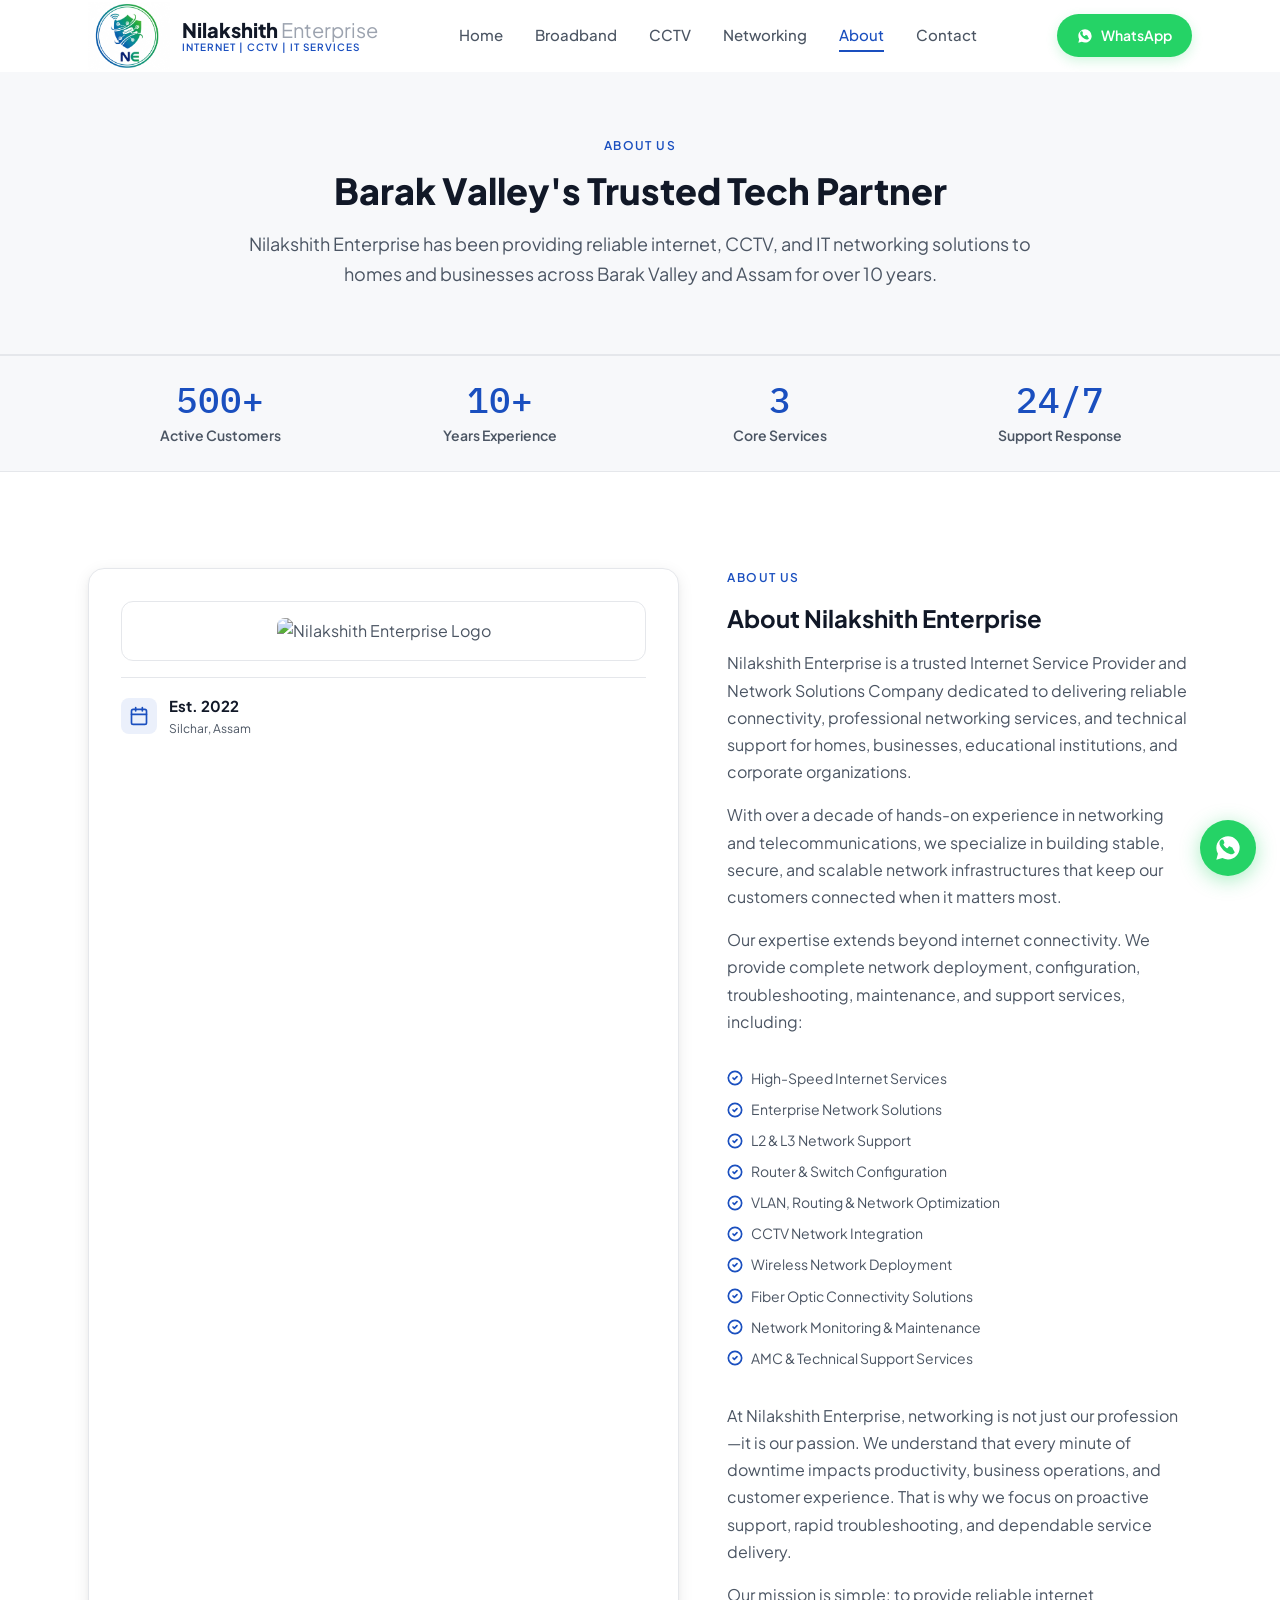
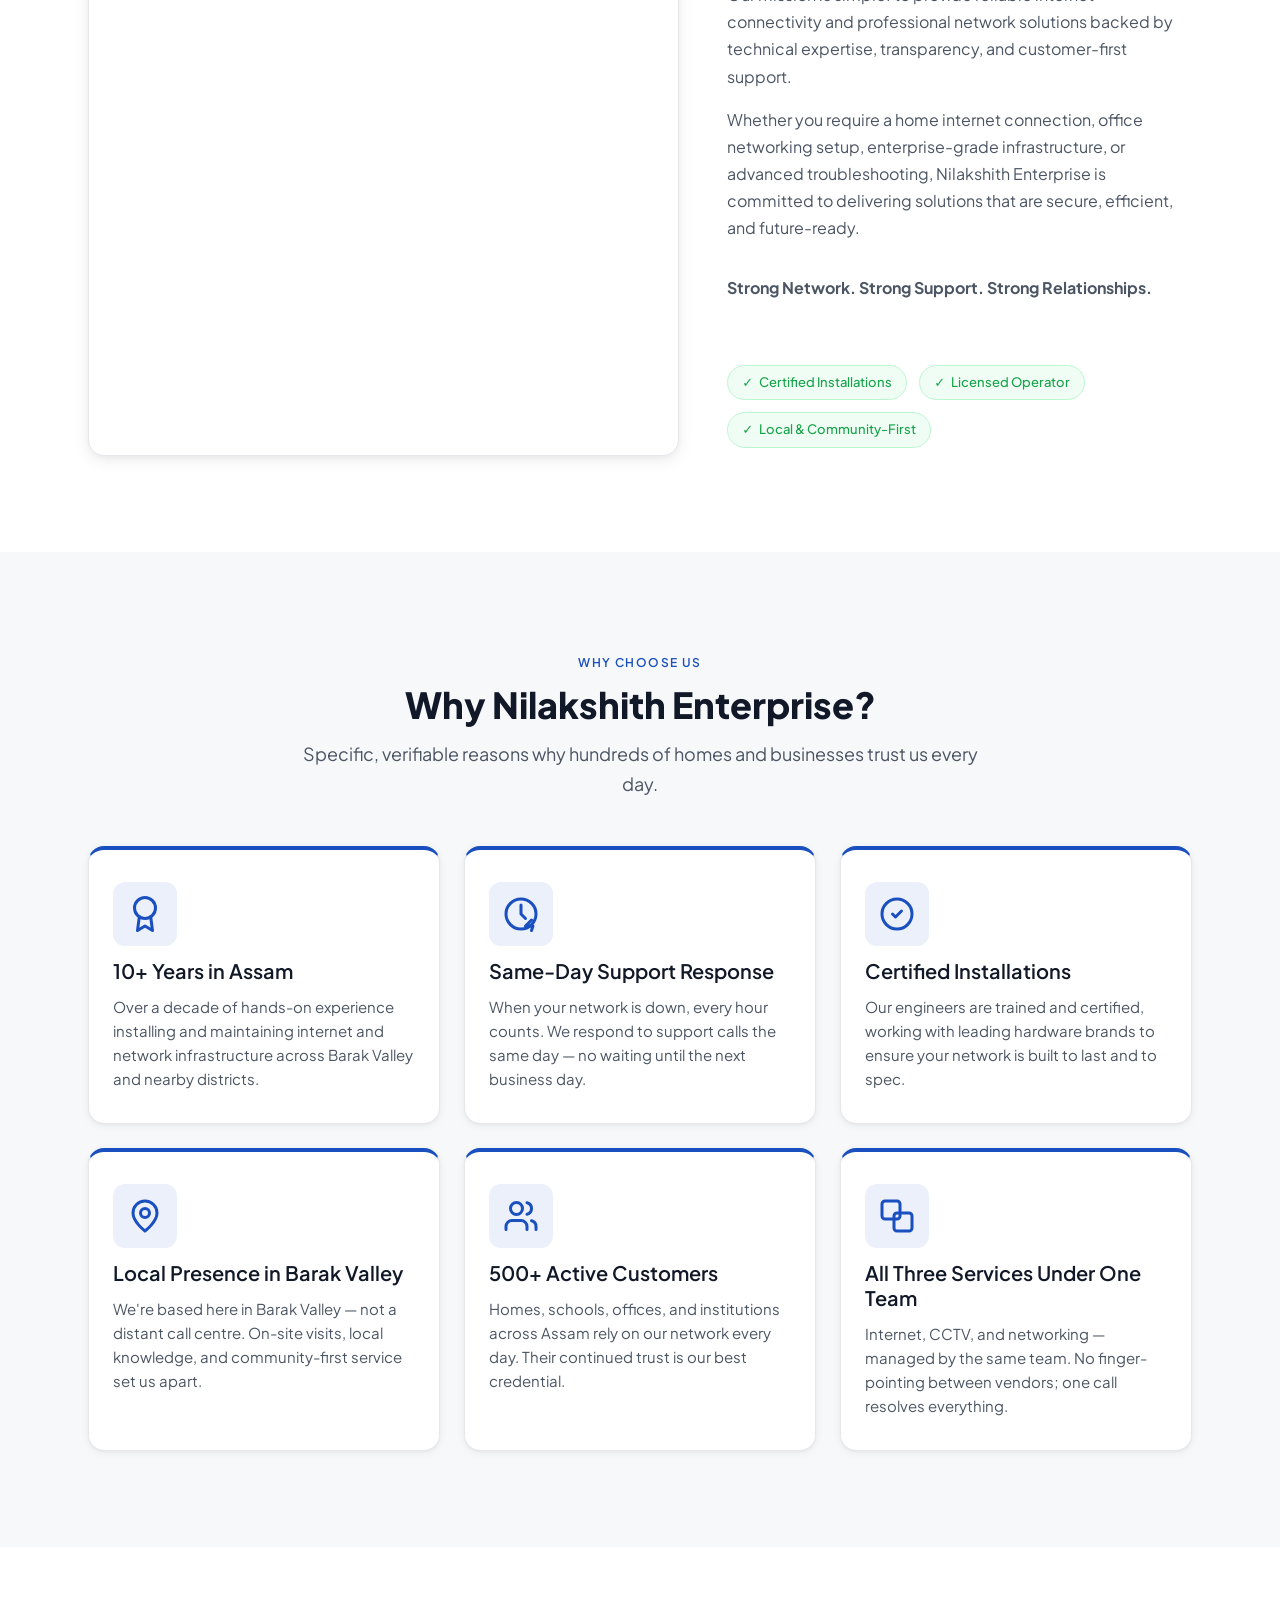
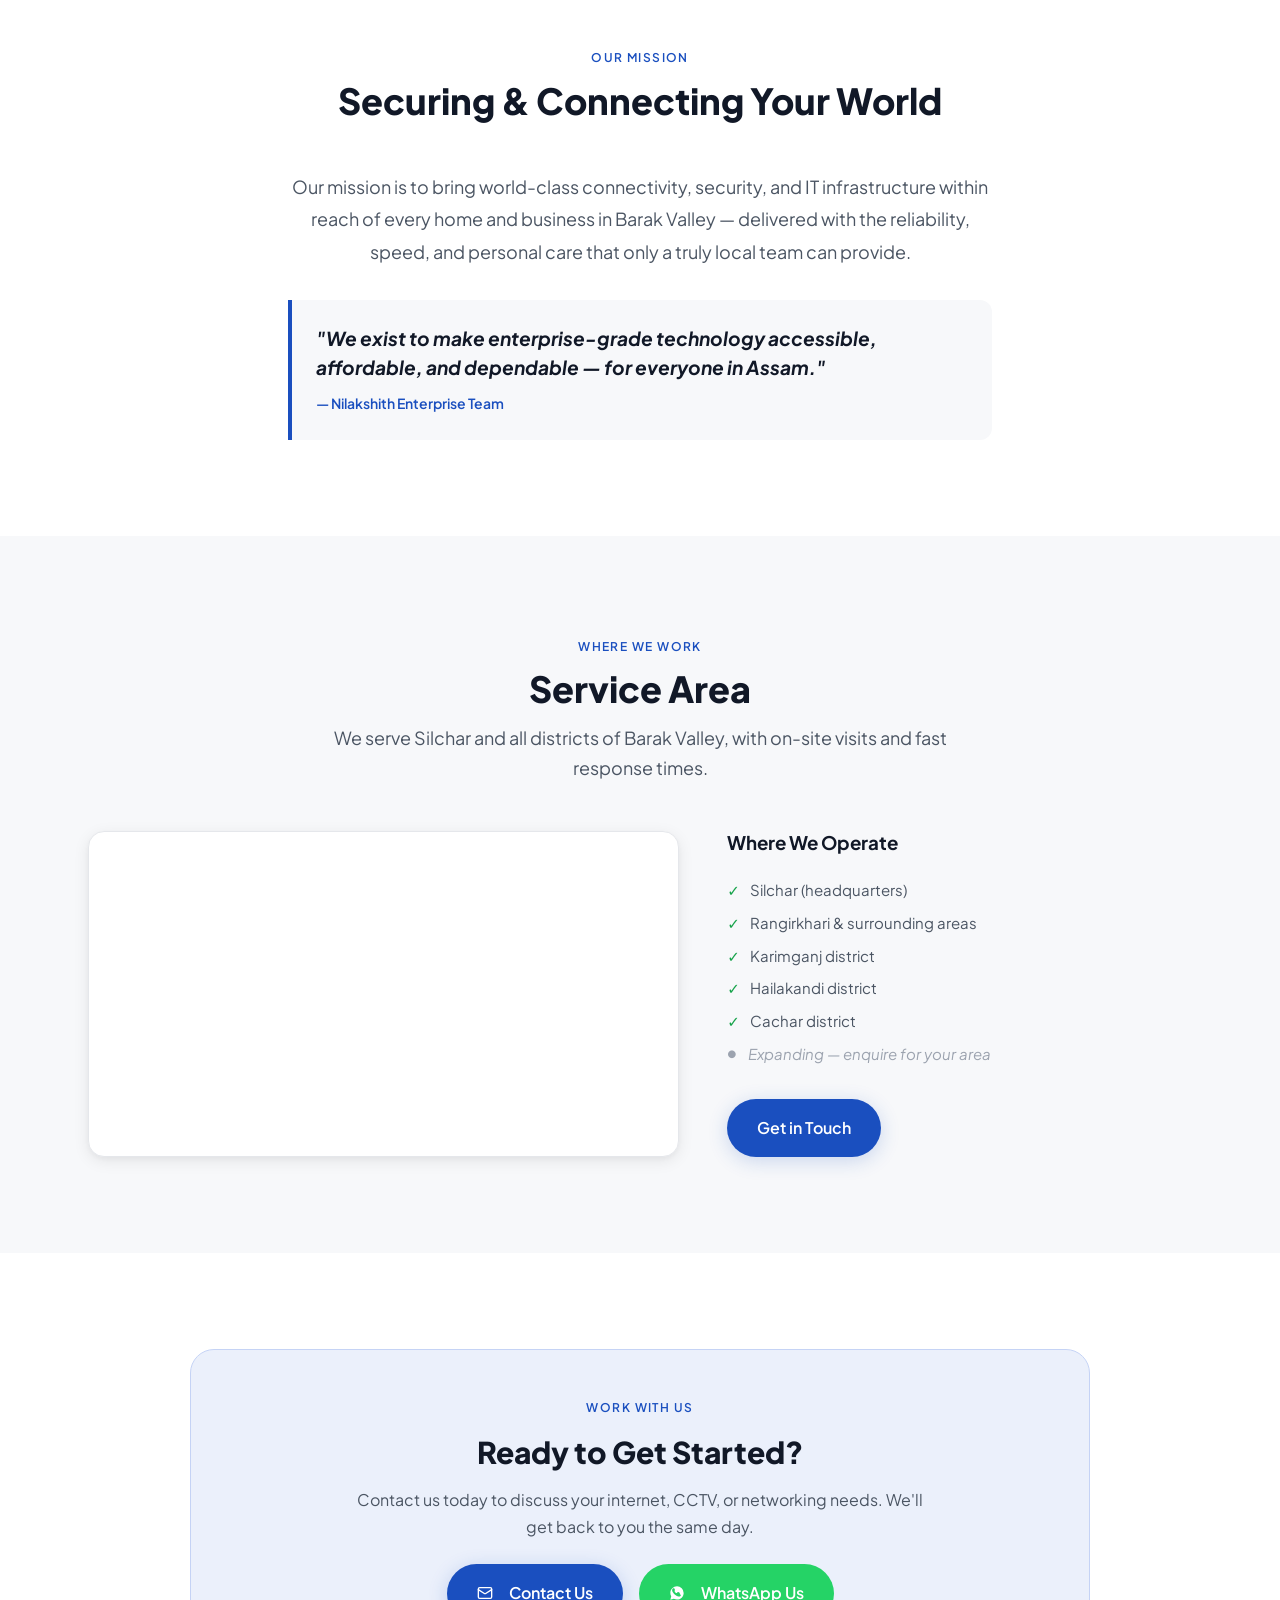
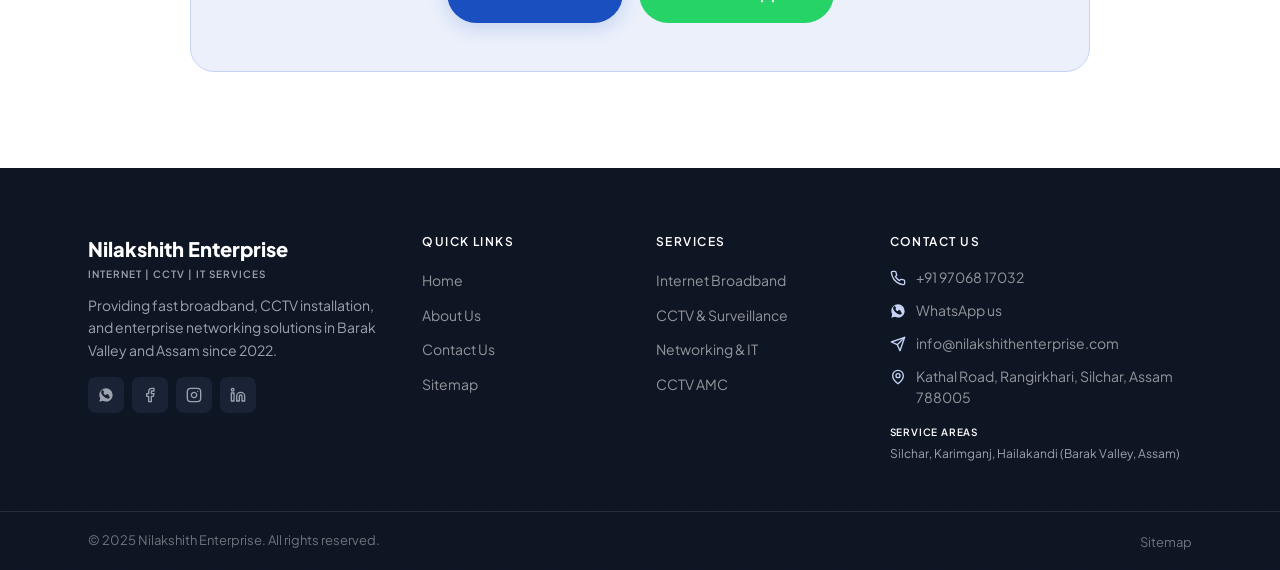
==== commit 432050a6: "feat: generate and set logo with white background as site favicons" ====
--- a/about.html
+++ b/about.html
@@ -7,6 +7,11 @@
   <meta name="description" content="Learn about Nilakshith Enterprise — Barak Valley's trusted provider of broadband internet, CCTV installation, and IT networking services. Locally rooted in Silchar since 2022." />
   <link rel="canonical" href="https://nilakshithenterprise.in/about.html" />
 
+  <!-- Favicon -->
+  <link rel="icon" type="image/x-icon" href="assets/img/favicon.ico" />
+  <link rel="icon" type="image/png" sizes="32x32" href="assets/img/favicon.png" />
+  <link rel="apple-touch-icon" sizes="180x180" href="assets/img/apple-touch-icon.png" />
+
   <!-- Preload critical resources -->
   <link rel="preload" as="image" href="assets/img/logo_trans.webp" />
   <link rel="preconnect" href="https://fonts.googleapis.com" crossorigin />
@@ -17,6 +22,41 @@
   <!-- Google Fonts deferred to avoid render-blocking -->
   <link rel="preload" as="style" href="https://fonts.googleapis.com/css2?family=Plus+Jakarta+Sans:wght@400;500;600;700;800&family=IBM+Plex+Mono:wght@400;500&display=swap" onload="this.onload=null;this.rel='stylesheet'" />
   <noscript><link rel="stylesheet" href="https://fonts.googleapis.com/css2?family=Plus+Jakarta+Sans:wght@400;500;600;700;800&family=IBM+Plex+Mono:wght@400;500&display=swap" /></noscript>
+  <!-- LocalBusiness JSON-LD -->
+  <script type="application/ld+json">
+  {
+    "@context": "https://schema.org",
+    "@type": "LocalBusiness",
+    "name": "Nilakshith Enterprise",
+    "description": "Internet broadband, CCTV installation, and IT networking services in Barak Valley and Assam.",
+    "url": "https://nilakshithenterprise.in",
+    "telephone": "+919706817032",
+    "email": "info@nilakshithenterprise.com",
+    "address": {
+      "@type": "PostalAddress",
+      "streetAddress": "Kathal Road, Near Maharishi Vidyamandir, Rangirkhari",
+      "addressLocality": "Silchar",
+      "addressRegion": "Assam",
+      "postalCode": "788005",
+      "addressCountry": "IN"
+    },
+    "geo": {
+      "@type": "GeoCoordinates",
+      "latitude": 24.8025006,
+      "longitude": 92.7847028
+    },
+    "areaServed": "Barak Valley, Assam, India",
+    "serviceType": ["Internet Broadband", "CCTV Installation", "IT Networking"],
+    "openingHoursSpecification": [
+      {
+        "@type": "OpeningHoursSpecification",
+        "dayOfWeek": ["Monday","Tuesday","Wednesday","Thursday","Friday","Saturday"],
+        "opens": "09:00",
+        "closes": "19:00"
+      }
+    ]
+  }
+  </script>
 </head>
 <body>
 
@@ -314,12 +354,17 @@
           <p data-animate="fade-up" data-animate-delay="160">We serve Silchar and all districts of Barak Valley, with on-site visits and fast response times.</p>
         </div>
         <div class="about-map-split">
-          <div class="service-area-card" data-animate="fade-right">
-            <div style="background-color:var(--color-bg-surface); padding:var(--space-8) var(--space-4); border-radius:var(--radius-lg); text-align:center; display:flex; flex-direction:column; align-items:center; gap:12px;">
-              <svg xmlns="http://www.w3.org/2000/svg" width="48" height="48" viewBox="0 0 24 24" fill="none" stroke="var(--color-brand)" stroke-width="2" stroke-linecap="round" stroke-linejoin="round" aria-hidden="true"><polygon points="3 6 9 3 15 6 21 3 21 18 15 21 9 18 3 21"/><line x1="9" y1="3" x2="9" y2="18"/><line x1="15" y1="6" x2="15" y2="21"/></svg>
-              <div style="font-size:15px; font-weight:700; color:var(--color-text-primary);">Silchar, Karimganj, Hailakandi</div>
-              <div style="font-size:12px; color:var(--color-text-secondary);">Barak Valley, Assam</div>
-            </div>
+          <div class="service-area-card" data-animate="fade-right" style="padding: 0; overflow: hidden; min-height: 300px; display: flex; flex-direction: column;">
+            <iframe
+              src="https://www.google.com/maps/embed?pb=!1m18!1m12!1m3!1d350000!2d92.54!3d24.80!2m3!1f0!2f0!3f0!3m2!1i1024!2i768!4f13.1!3m3!1m2!1s0x374e4bf68d1d8b05%3A0xfc15cedc07960658!2sNILAKSHITH%20ENTERPRISE!5e0!3m2!1sen!2sin!4v1718500000000"
+              width="100%"
+              height="100%"
+              style="border: 0; display: block; flex-grow: 1; min-height: 300px;"
+              allowfullscreen=""
+              loading="lazy"
+              referrerpolicy="no-referrer-when-downgrade"
+              title="Nilakshith Enterprise Service Area Map"
+            ></iframe>
           </div>
           
           <div class="about-column" data-animate="fade-left" data-animate-delay="160">
@@ -376,6 +421,15 @@
               <a href="https://wa.me/919706817032" class="footer__social-link" target="_blank" rel="noopener noreferrer" aria-label="WhatsApp" data-wa-cta="footer-social">
                 <svg viewBox="0 0 24 24" width="16" height="16" fill="currentColor" aria-hidden="true"><path d="M12.012 2c-5.506 0-9.989 4.478-9.99 9.984a9.96 9.96 0 0 0 1.333 4.965L2 22l5.233-1.371a9.944 9.944 0 0 0 4.773 1.216h.004c5.506 0 9.989-4.478 9.99-9.984A9.995 9.995 0 0 0 12.012 2zm5.793 13.593c-.319.897-1.558 1.637-2.146 1.745-.589.108-1.168.162-3.834-.912-3.41-1.376-5.607-4.85-5.777-5.077-.17-.228-1.357-1.802-1.357-3.437 0-1.636.852-2.438 1.157-2.775.305-.336.666-.42.887-.42h.638c.204 0 .476.006.697.528.221.522.756 1.834.821 1.971.066.137.108.297.017.476-.09.18-.135.297-.272.456-.137.159-.289.356-.413.476-.137.137-.282.287-.121.562.161.275.717 1.183 1.536 1.91.543.484.992.836 1.357 1.019.365.183.578.115.756-.09.178-.205.757-.88 1.012-1.222.256-.341.512-.284.862-.153.35.13.222.102 2.222 1.102.13.065.215.297.16.592z"/></svg>
               </a>
+              <a href="#" class="footer__social-link" target="_blank" rel="noopener noreferrer" aria-label="Facebook">
+                <svg xmlns="http://www.w3.org/2000/svg" width="16" height="16" viewBox="0 0 24 24" fill="none" stroke="currentColor" stroke-width="2" stroke-linecap="round" stroke-linejoin="round" aria-hidden="true"><path d="M18 2h-3a5 5 0 0 0-5 5v3H7v4h3v8h4v-8h3l1-4h-4V7a1 1 0 0 1 1-1h3z"/></svg>
+              </a>
+              <a href="#" class="footer__social-link" target="_blank" rel="noopener noreferrer" aria-label="Instagram">
+                <svg xmlns="http://www.w3.org/2000/svg" width="16" height="16" viewBox="0 0 24 24" fill="none" stroke="currentColor" stroke-width="2" stroke-linecap="round" stroke-linejoin="round" aria-hidden="true"><rect x="2" y="2" width="20" height="20" rx="5" ry="5"/><path d="M16 11.37A4 4 0 1 1 12.63 8 4 4 0 0 1 16 11.37z"/><line x1="17.5" y1="6.5" x2="17.51" y2="6.5"/></svg>
+              </a>
+              <a href="#" class="footer__social-link" target="_blank" rel="noopener noreferrer" aria-label="LinkedIn">
+                <svg xmlns="http://www.w3.org/2000/svg" width="16" height="16" viewBox="0 0 24 24" fill="none" stroke="currentColor" stroke-width="2" stroke-linecap="round" stroke-linejoin="round" aria-hidden="true"><path d="M16 8a6 6 0 0 1 6 6v7h-4v-7a2 2 0 0 0-2-2 2 2 0 0 0-2 2v7h-4v-7a6 6 0 0 1 6-6z"/><rect x="2" y="9" width="4" height="12"/><circle cx="4" cy="4" r="2"/></svg>
+              </a>
             </div>
           </div>
 
@@ -406,7 +460,7 @@
             <p class="footer__heading">Contact Us</p>
             <ul class="footer__contact-list" role="list">
               <li class="footer__contact-item">
-                <svg xmlns="http://www.w3.org/2000/svg" width="16" height="16" viewBox="0 0 24 24" fill="none" stroke="currentColor" stroke-width="2" stroke-linecap="round" stroke-linejoin="round"><path d="M22 16.92v3a2 2 0 0 1-2.18 2 19.79 19.79 0 0 1-8.63-3.07 19.5 19.5 0 0 1-6-6 19.79 19.79 0 0 1-3.07-8.67A2 2 0 0 1 4.11 2h3a2 2 0 0 1 2 1.72 12.84 12.84 0 0 0 .7 2.81 2 2 0 0 1-.45 2.11L8.09 9.91a16 16 0 0 0 6 6l1.27-1.27a2 2 0 0 1 2.11-.45 12.84 12.84 0 0 0 2.81.7A2 2 0 0 1 22 16.92z"/></svg>
+                <svg xmlns="http://www.w3.org/2000/svg" width="16" height="16" viewBox="0 0 24 24" fill="none" stroke="currentColor" stroke-width="2" stroke-linecap="round" stroke-linejoin="round" aria-hidden="true"><path d="M22 16.92v3a2 2 0 0 1-2.18 2 19.79 19.79 0 0 1-8.63-3.07 19.5 19.5 0 0 1-6-6 19.79 19.79 0 0 1-3.07-8.67A2 2 0 0 1 4.11 2h3a2 2 0 0 1 2 1.72 12.84 12.84 0 0 0 .7 2.81 2 2 0 0 1-.45 2.11L8.09 9.91a16 16 0 0 0 6 6l1.27-1.27a2 2 0 0 1 2.11-.45 12.84 12.84 0 0 0 2.81.7A2 2 0 0 1 22 16.92z"/></svg>
                 <a href="tel:+919706817032">+91 97068 17032</a>
               </li>
               <li class="footer__contact-item">
@@ -414,12 +468,12 @@
                 <a href="https://wa.me/919706817032" target="_blank" rel="noopener noreferrer" data-wa-cta="footer-contact">WhatsApp us</a>
               </li>
               <li class="footer__contact-item">
-                <svg xmlns="http://www.w3.org/2000/svg" width="16" height="16" viewBox="0 0 24 24" fill="none" stroke="currentColor" stroke-width="2" stroke-linecap="round" stroke-linejoin="round"><path d="m22 2-7 20-4-9-9-4Z"/><path d="M22 2 11 13"/></svg>
-                <a href="mailto:info@nilakshithenterprise.in">info@nilakshithenterprise.in</a>
+                <svg xmlns="http://www.w3.org/2000/svg" width="16" height="16" viewBox="0 0 24 24" fill="none" stroke="currentColor" stroke-width="2" stroke-linecap="round" stroke-linejoin="round" aria-hidden="true"><path d="m22 2-7 20-4-9-9-4Z"/><path d="M22 2 11 13"/></svg>
+                <a href="mailto:info@nilakshithenterprise.com">info@nilakshithenterprise.com</a>
               </li>
               <li class="footer__contact-item">
-                <svg xmlns="http://www.w3.org/2000/svg" width="16" height="16" viewBox="0 0 24 24" fill="none" stroke="currentColor" stroke-width="2" stroke-linecap="round" stroke-linejoin="round"><path d="M20 10c0 6-8 12-8 12s-8-6-8-12a8 8 0 0 1 16 0Z"/><circle cx="12" cy="10" r="3"/></svg>
-                <span>Kathal Road, Rangirkhari, Silchar, Assam 788005</span>
+                <svg xmlns="http://www.w3.org/2000/svg" width="16" height="16" viewBox="0 0 24 24" fill="none" stroke="currentColor" stroke-width="2" stroke-linecap="round" stroke-linejoin="round" aria-hidden="true"><path d="M20 10c0 6-8 12-8 12s-8-6-8-12a8 8 0 0 1 16 0Z"/><circle cx="12" cy="10" r="3"/></svg>
+                <a href="https://maps.google.com/?q=Kathal+Road,+Rangirkhari,+Silchar,+Assam+788005" target="_blank" rel="noopener noreferrer">Kathal Road, Rangirkhari, Silchar, Assam 788005</a>
               </li>
             </ul>
 
--- a/assets/css/styles.css
+++ b/assets/css/styles.css
@@ -2260,3 +2260,196 @@
     border-radius: var(--radius-md);
   }
 }
+
+
+/* ============================================================
+   WHATSAPP INQUIRY BUILDER MODAL
+   ============================================================ */
+.wa-modal-overlay {
+  position: fixed;
+  top: 0;
+  left: 0;
+  width: 100%;
+  height: 100%;
+  background-color: rgba(15, 22, 35, 0.6);
+  backdrop-filter: blur(6px);
+  z-index: 10000;
+  display: flex;
+  align-items: center;
+  justify-content: center;
+  opacity: 0;
+  pointer-events: none;
+  transition: opacity 0.25s ease;
+}
+.wa-modal-overlay.open {
+  opacity: 1;
+  pointer-events: auto;
+}
+.wa-modal-card {
+  background-color: var(--color-bg-page);
+  border: 1px solid var(--color-border);
+  border-radius: var(--radius-2xl);
+  width: 90%;
+  max-width: 500px;
+  box-shadow: var(--shadow-xl);
+  overflow: hidden;
+  transform: translateY(20px);
+  transition: transform 0.25s cubic-bezier(0.34, 1.56, 0.64, 1);
+  display: flex;
+  flex-direction: column;
+}
+.wa-modal-overlay.open .wa-modal-card {
+  transform: translateY(0);
+}
+.wa-modal-header {
+  display: flex;
+  align-items: center;
+  justify-content: space-between;
+  padding: var(--space-4) var(--space-5);
+  border-bottom: 1px solid var(--color-border);
+  background-color: var(--color-bg-surface);
+}
+.wa-modal-title {
+  font-size: var(--text-base);
+  font-weight: 700;
+  color: var(--color-text-primary);
+}
+.wa-modal-close {
+  background: none;
+  border: none;
+  color: var(--color-text-secondary);
+  cursor: pointer;
+  font-size: 20px;
+  line-height: 1;
+  display: inline-flex;
+  align-items: center;
+  justify-content: center;
+  width: 28px;
+  height: 28px;
+  border-radius: 50%;
+  transition: background-color var(--transition-fast);
+}
+.wa-modal-close:hover {
+  background-color: var(--color-bg-elevated);
+  color: var(--color-text-primary);
+}
+
+.wa-modal-body {
+  padding: var(--space-5);
+  display: flex;
+  flex-direction: column;
+  gap: var(--space-4);
+  max-height: 75vh;
+  overflow-y: auto;
+}
+.wa-modal-subtitle {
+  font-size: var(--text-xs);
+  font-weight: 600;
+  text-transform: uppercase;
+  letter-spacing: 0.05em;
+  color: var(--color-text-secondary);
+  margin-bottom: -4px;
+}
+.wa-modal-options {
+  display: flex;
+  flex-direction: column;
+  gap: var(--space-2);
+}
+.wa-modal-option {
+  position: relative;
+  display: block;
+  cursor: pointer;
+}
+.wa-modal-option input[type="radio"] {
+  position: absolute;
+  opacity: 0;
+  width: 0;
+  height: 0;
+}
+.wa-modal-option-card {
+  display: flex;
+  align-items: center;
+  gap: 12px;
+  padding: var(--space-3) var(--space-4);
+  background-color: var(--color-bg-surface);
+  border: 1px solid var(--color-border);
+  border-radius: var(--radius-md);
+  transition: all var(--transition-fast);
+}
+.wa-modal-option-icon {
+  font-size: 18px;
+  flex-shrink: 0;
+}
+.wa-modal-option-text {
+  font-size: 14px;
+  font-weight: 600;
+  color: var(--color-text-primary);
+}
+.wa-modal-option:hover .wa-modal-option-card {
+  border-color: var(--color-brand-border);
+  background-color: var(--color-bg-elevated);
+}
+.wa-modal-option input[type="radio"]:checked + .wa-modal-option-card {
+  border-color: #25D366;
+  background-color: rgba(37, 211, 102, 0.08);
+  box-shadow: 0 0 0 1px #25D366;
+}
+
+/* Textarea input styles */
+.wa-modal-text-group {
+  display: flex;
+  flex-direction: column;
+  gap: 6px;
+}
+.wa-modal-label {
+  font-size: 13px;
+  font-weight: 600;
+  color: var(--color-text-secondary);
+}
+.wa-modal-textarea {
+  width: 100%;
+  height: 70px;
+  padding: 8px 12px;
+  font-size: 14px;
+  border: 1px solid var(--color-border);
+  border-radius: var(--radius-md);
+  background-color: var(--color-bg-page);
+  color: var(--color-text-primary);
+  resize: none;
+  font-family: inherit;
+  transition: border-color var(--transition-fast);
+}
+.wa-modal-textarea:focus {
+  outline: none;
+  border-color: var(--color-brand);
+}
+
+.wa-modal-footer {
+  padding: var(--space-4) var(--space-5);
+  border-top: 1px solid var(--color-border);
+  background-color: var(--color-bg-surface);
+  display: flex;
+  justify-content: flex-end;
+  gap: var(--space-3);
+}
+.wa-modal-footer .btn {
+  padding: 10px 20px;
+  font-size: 14px;
+}
+.btn--whatsapp-modal {
+  background-color: #25D366;
+  color: var(--color-text-inverse);
+  box-shadow: 0 2px 10px rgba(37, 211, 102, 0.25);
+  display: inline-flex;
+  align-items: center;
+  gap: 8px;
+}
+.btn--whatsapp-modal:hover {
+  background-color: #1EAA55;
+  color: var(--color-text-inverse);
+  transform: translateY(-1px);
+  box-shadow: 0 4px 12px rgba(37, 211, 102, 0.35);
+}
+.btn--whatsapp-modal:active {
+  transform: scale(0.98);
+}
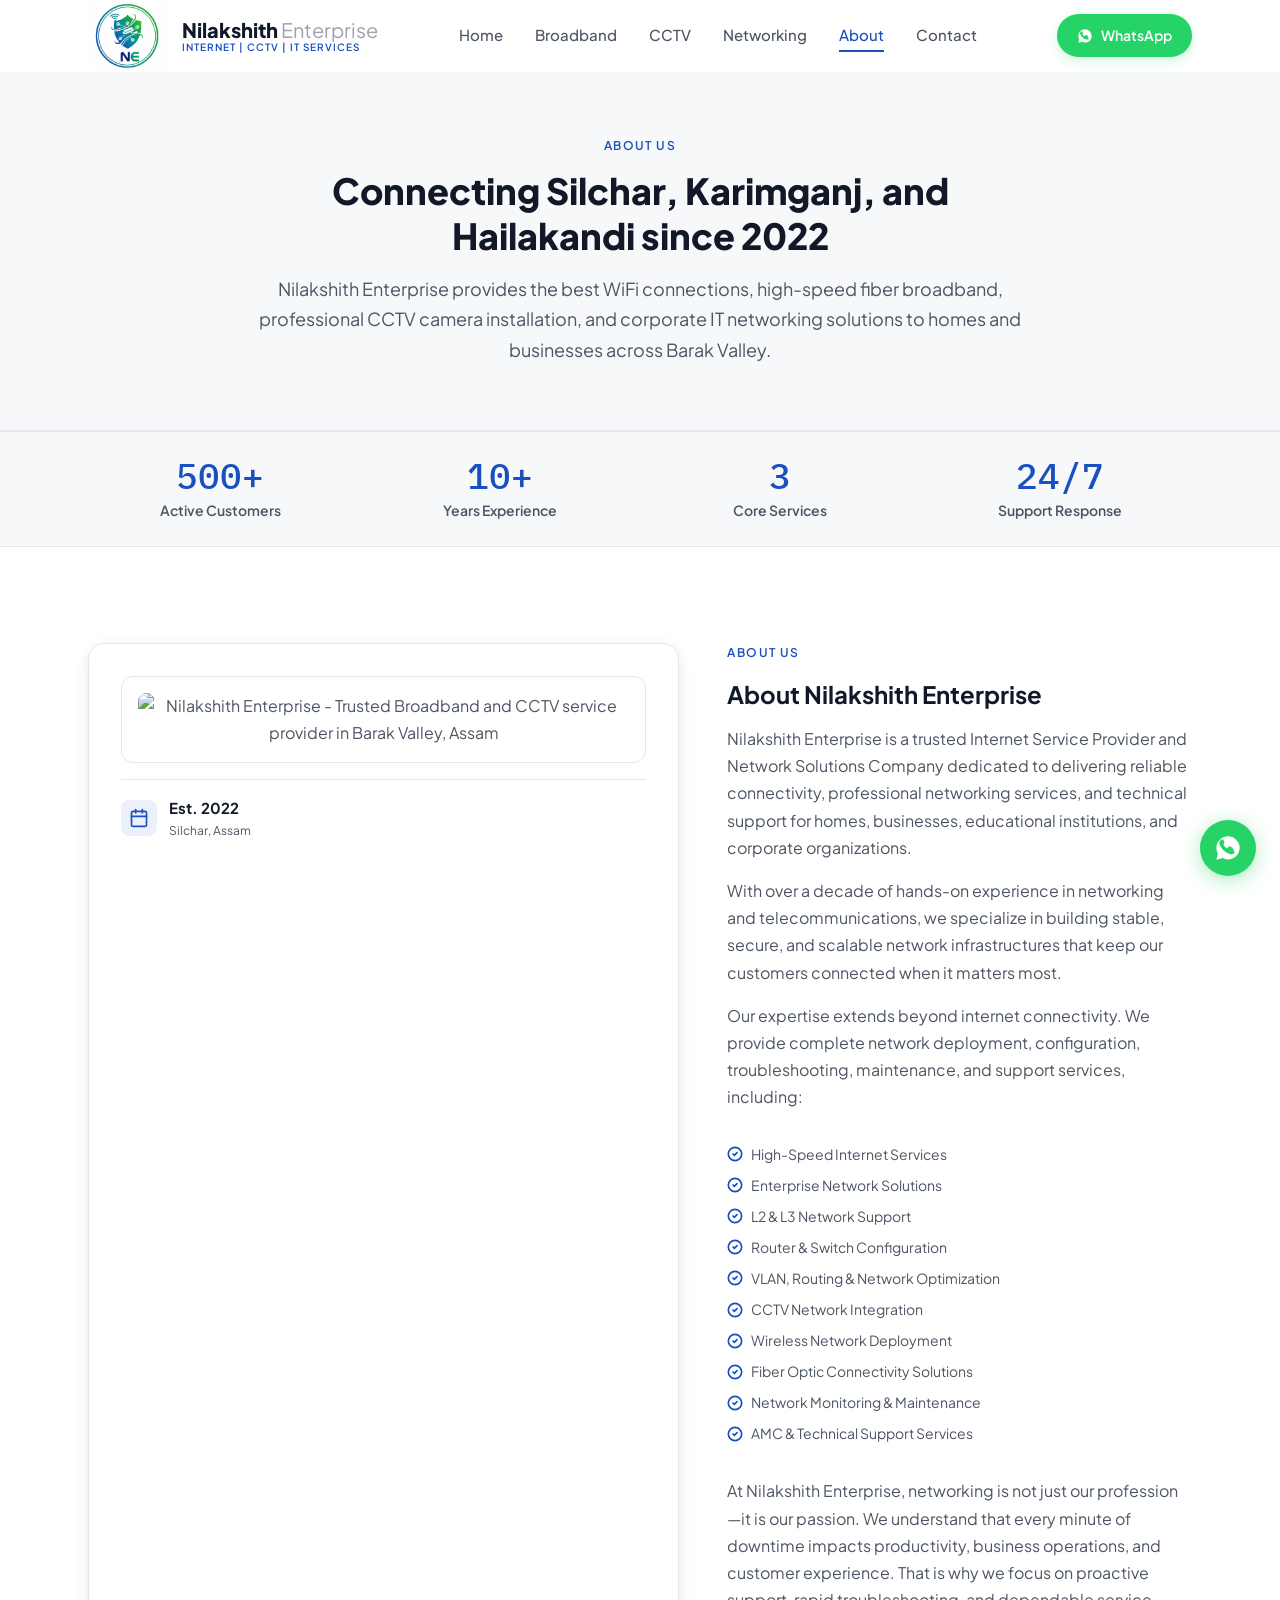
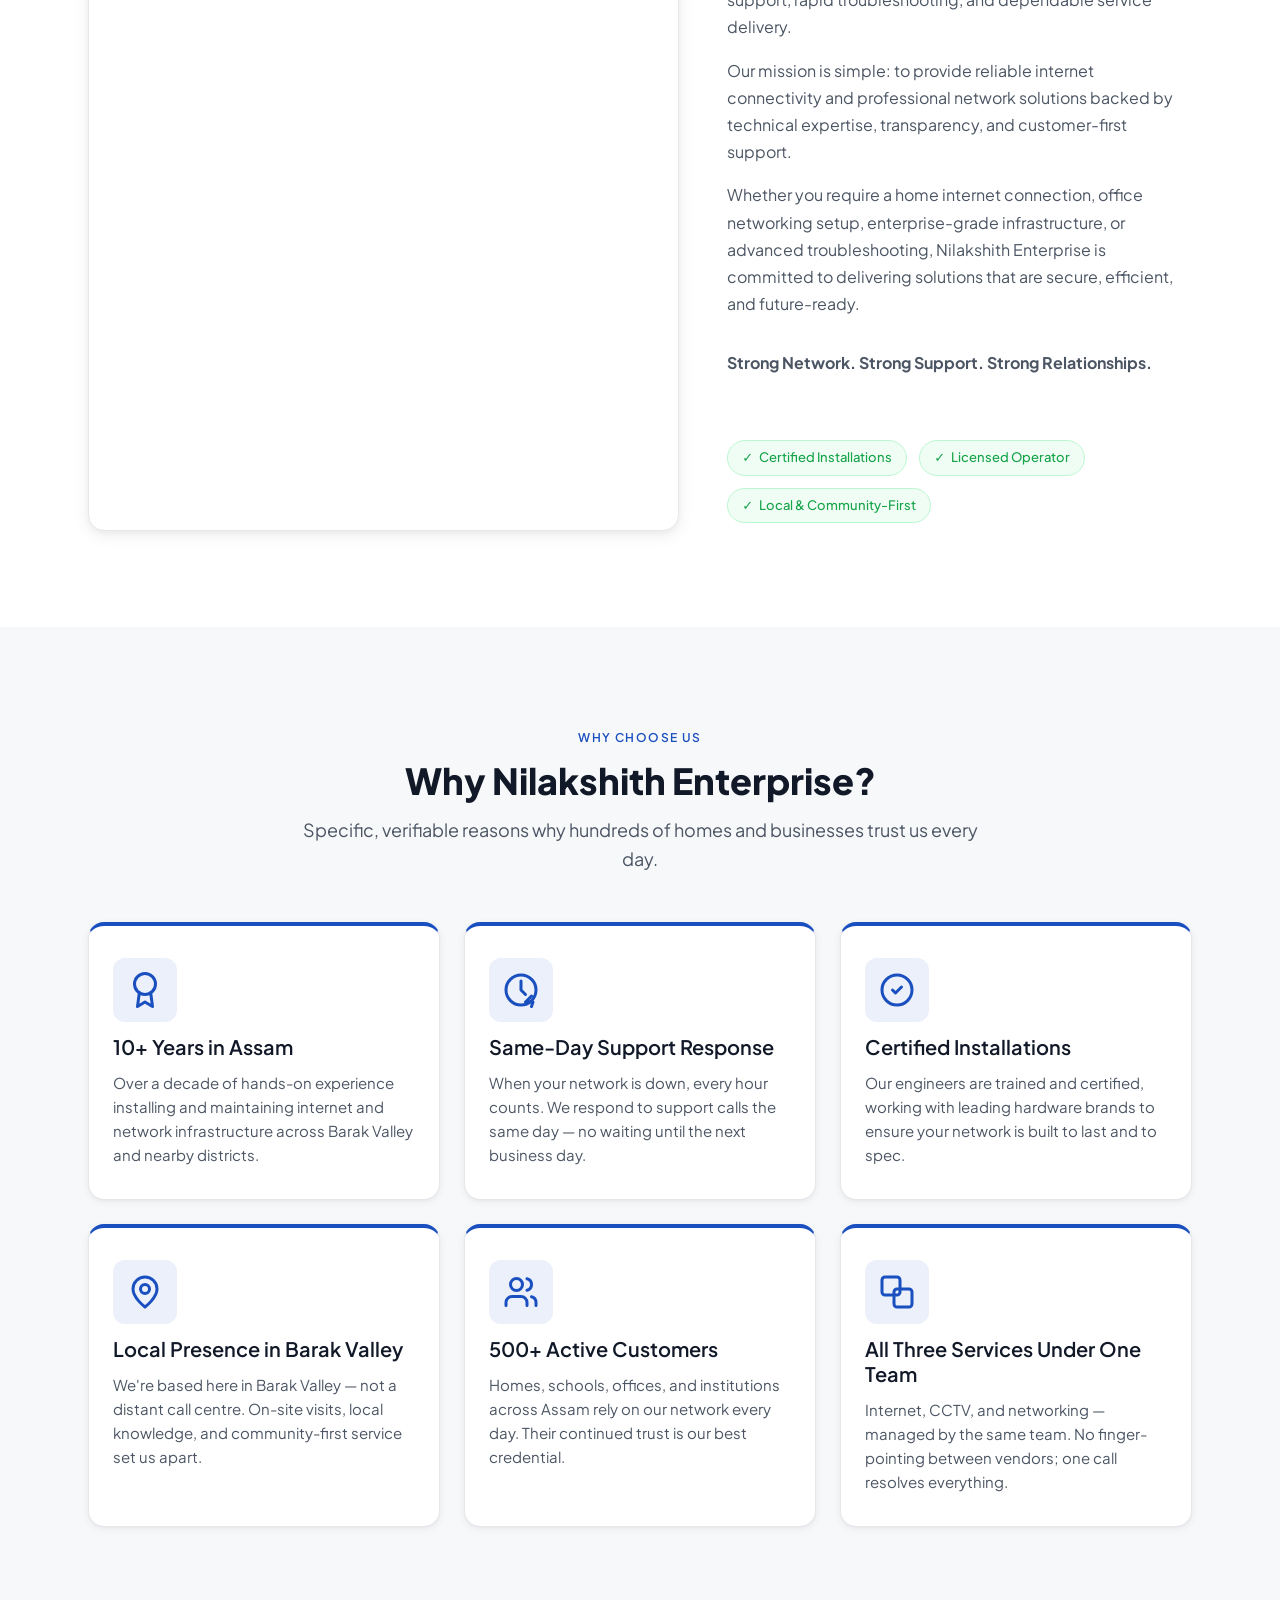
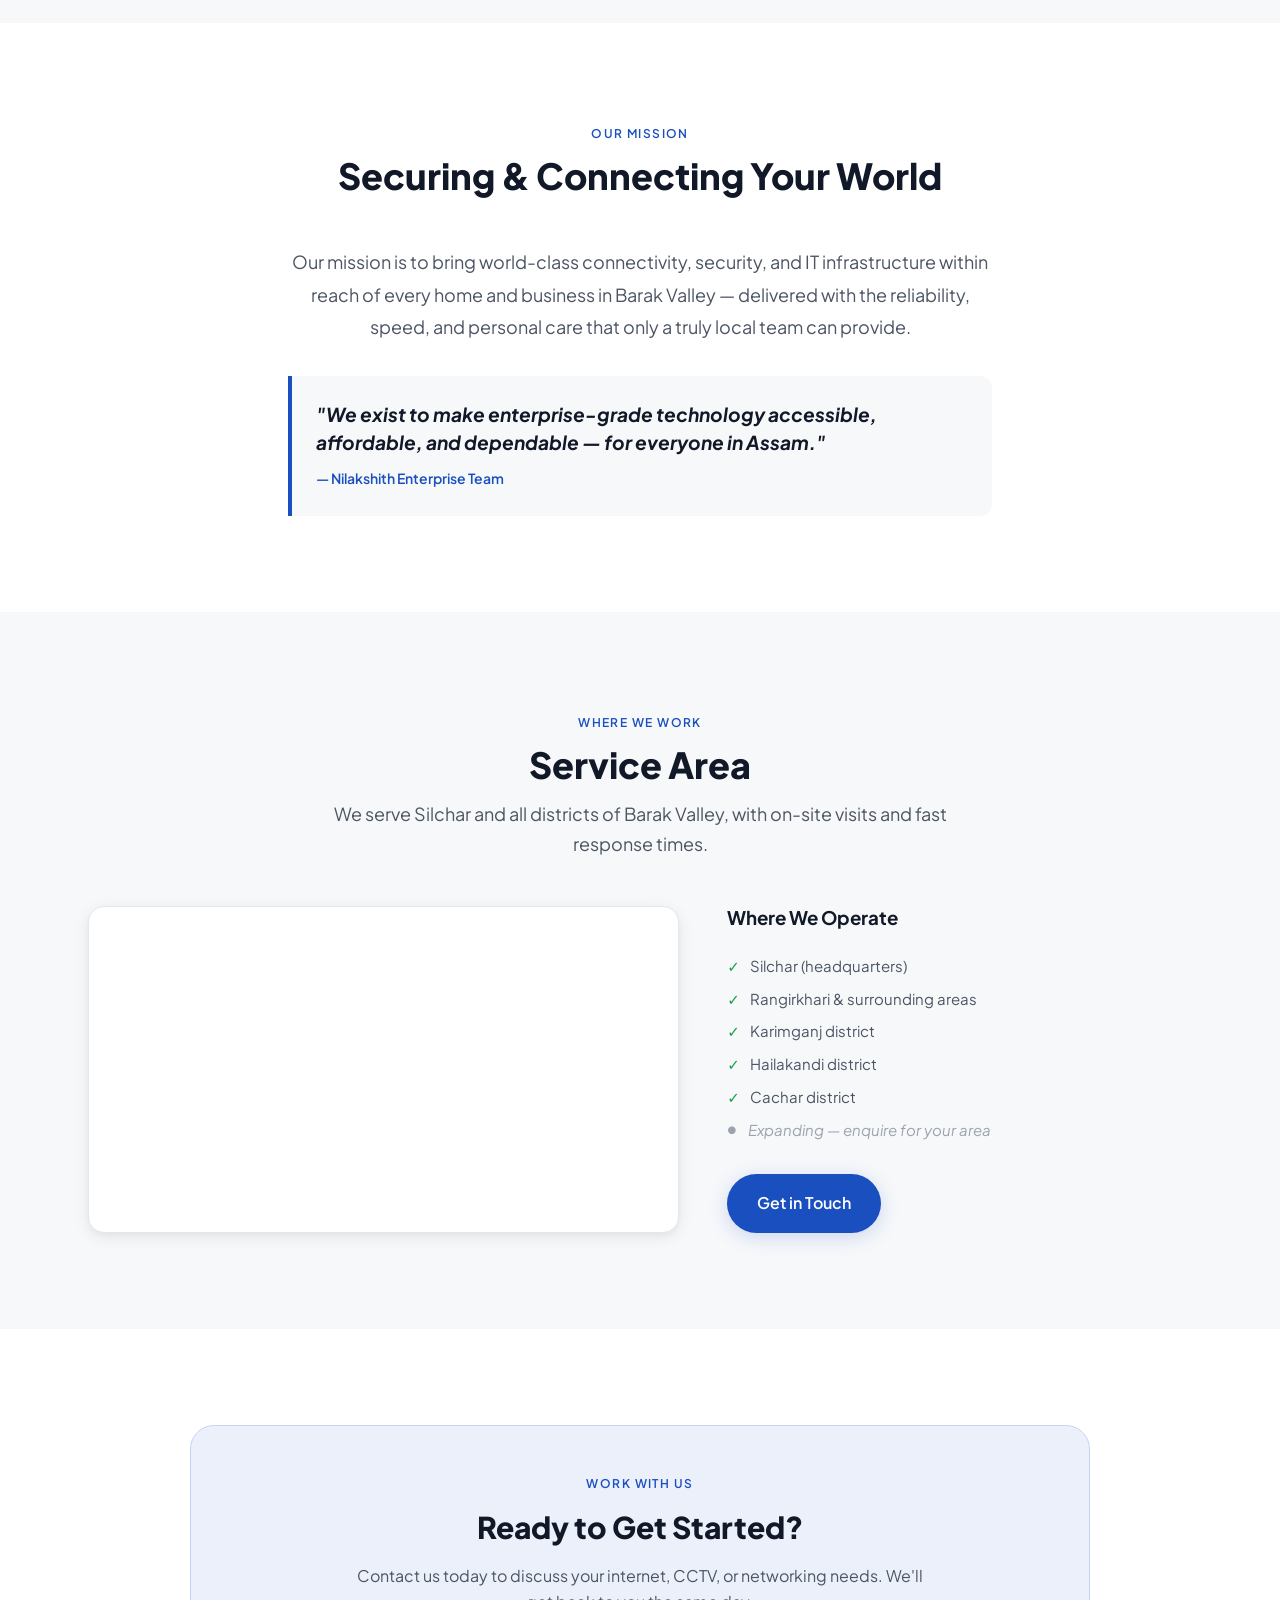
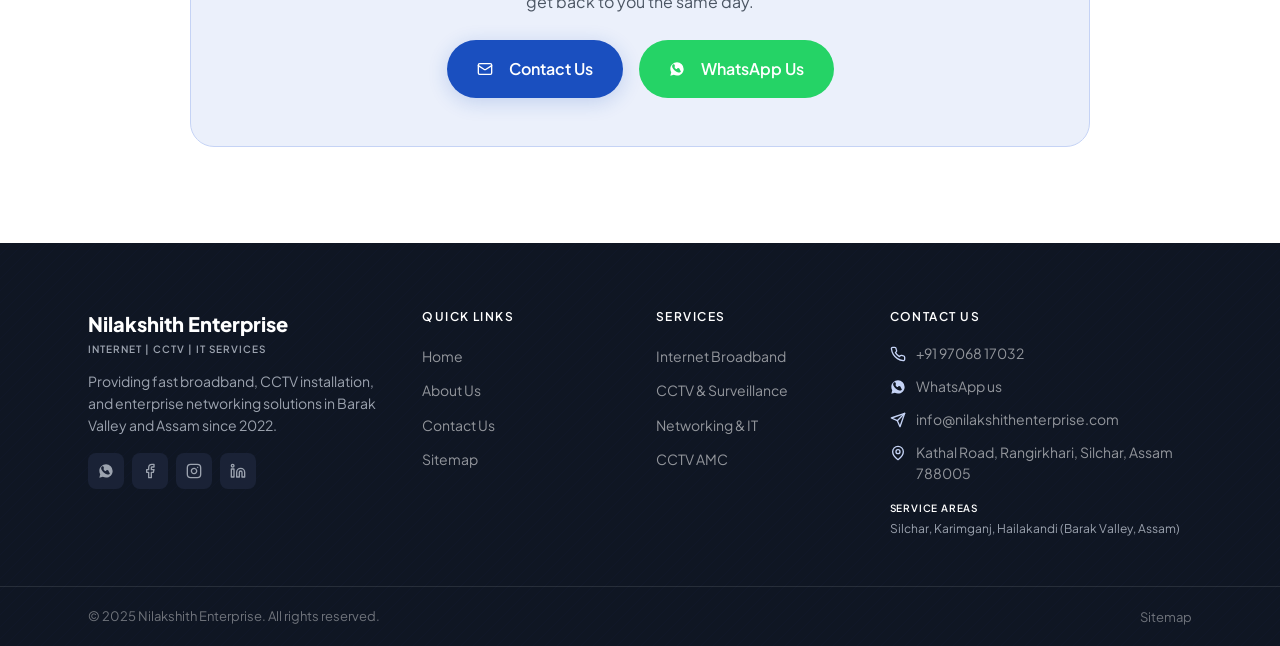
==== commit a5fc5509: "seo: optimize all pages for local searches including WiFi/Broadband/CCTV in Silchar, Hailakandi, Kar" ====
--- a/about.html
+++ b/about.html
@@ -3,8 +3,8 @@
 <head>
   <meta charset="UTF-8" />
   <meta name="viewport" content="width=device-width, initial-scale=1.0" />
-  <title>About Nilakshith Enterprise — Internet & IT Services, Silchar, Assam</title>
-  <meta name="description" content="Learn about Nilakshith Enterprise — Barak Valley's trusted provider of broadband internet, CCTV installation, and IT networking services. Locally rooted in Silchar since 2022." />
+  <title>About Nilakshith Enterprise — Barak Valley's Premier Tech Team</title>
+  <meta name="description" content="Barak Valley's trusted partner for broadband internet, high-speed WiFi, CCTV surveillance, and IT networking since 2022. Serving Cachar, Karimganj, and Hailakandi." />
   <link rel="canonical" href="https://nilakshithenterprise.in/about.html" />
 
   <!-- Favicon -->
@@ -28,7 +28,7 @@
     "@context": "https://schema.org",
     "@type": "LocalBusiness",
     "name": "Nilakshith Enterprise",
-    "description": "Internet broadband, CCTV installation, and IT networking services in Barak Valley and Assam.",
+    "description": "Best WiFi connection, high-speed broadband, CCTV camera installation, and IT networking services in Barak Valley and Assam.",
     "url": "https://nilakshithenterprise.in",
     "telephone": "+919706817032",
     "email": "info@nilakshithenterprise.com",
@@ -45,8 +45,29 @@
       "latitude": 24.8025006,
       "longitude": 92.7847028
     },
-    "areaServed": "Barak Valley, Assam, India",
-    "serviceType": ["Internet Broadband", "CCTV Installation", "IT Networking"],
+    "areaServed": [
+      {
+        "@type": "AdministrativeArea",
+        "name": "Silchar"
+      },
+      {
+        "@type": "AdministrativeArea",
+        "name": "Karimganj"
+      },
+      {
+        "@type": "AdministrativeArea",
+        "name": "Hailakandi"
+      },
+      {
+        "@type": "AdministrativeArea",
+        "name": "Barak Valley"
+      },
+      {
+        "@type": "AdministrativeArea",
+        "name": "Assam"
+      }
+    ],
+    "serviceType": ["Internet Broadband", "WiFi Connection", "CCTV Camera Installation", "IT Networking"],
     "openingHoursSpecification": [
       {
         "@type": "OpeningHoursSpecification",
@@ -141,8 +162,8 @@
       <div class="container">
         <div class="page-hero__inner">
           <span class="eyebrow animate-load hero-eyebrow-fade-up">About Us</span>
-          <h1 class="animate-load hero-title-line1-fade-up">Barak Valley's Trusted Tech Partner</h1>
-          <p class="animate-load hero-subtext-fade-in">Nilakshith Enterprise has been providing reliable internet, CCTV, and IT networking solutions to homes and businesses across Barak Valley and Assam for over 10 years.</p>
+          <h1 class="animate-load hero-title-line1-fade-up">Connecting Silchar, Karimganj, and Hailakandi since 2022</h1>
+          <p class="animate-load hero-subtext-fade-in">Nilakshith Enterprise provides the best WiFi connections, high-speed fiber broadband, professional CCTV camera installation, and corporate IT networking solutions to homes and businesses across Barak Valley.</p>
         </div>
       </div>
     </section>
@@ -178,7 +199,7 @@
           <div class="service-area-card" data-animate="fade-right">
             <!-- Redesigned logo wrapper -->
             <div style="background-color:#FFFFFF; padding:var(--space-4); border-radius:var(--radius-lg); text-align:center; display:flex; flex-direction:column; align-items:center; justify-content:center; border:1px solid var(--color-border); overflow:hidden;">
-              <img src="assets/img/LOGO.jpeg" alt="Nilakshith Enterprise Logo" style="max-width:100%; height:auto; border-radius:var(--radius-md);" />
+              <img src="assets/img/LOGO.jpeg" alt="Nilakshith Enterprise - Trusted Broadband and CCTV service provider in Barak Valley, Assam" style="max-width:100%; height:auto; border-radius:var(--radius-md);" />
             </div>
             
             <div style="display:flex; align-items:center; gap:var(--space-3); border-top:1px solid var(--color-border); padding-top:var(--space-4);">
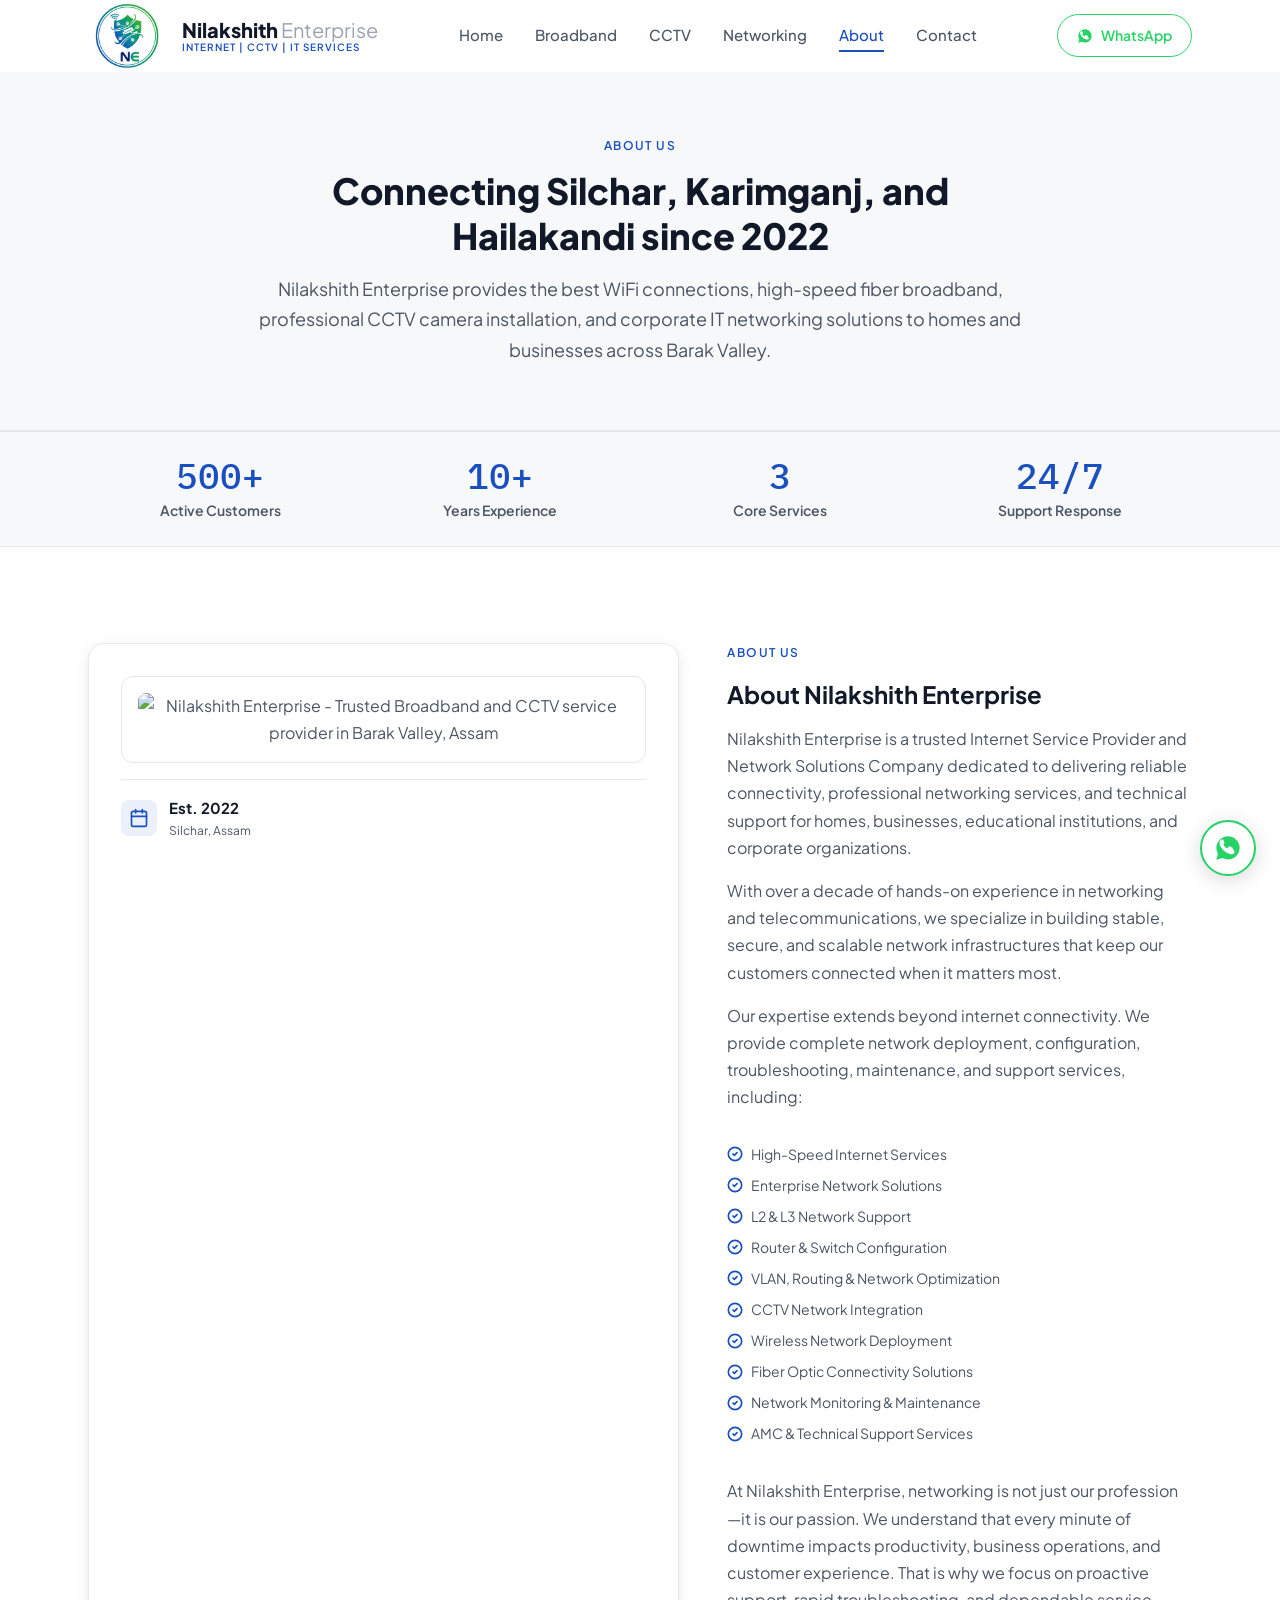
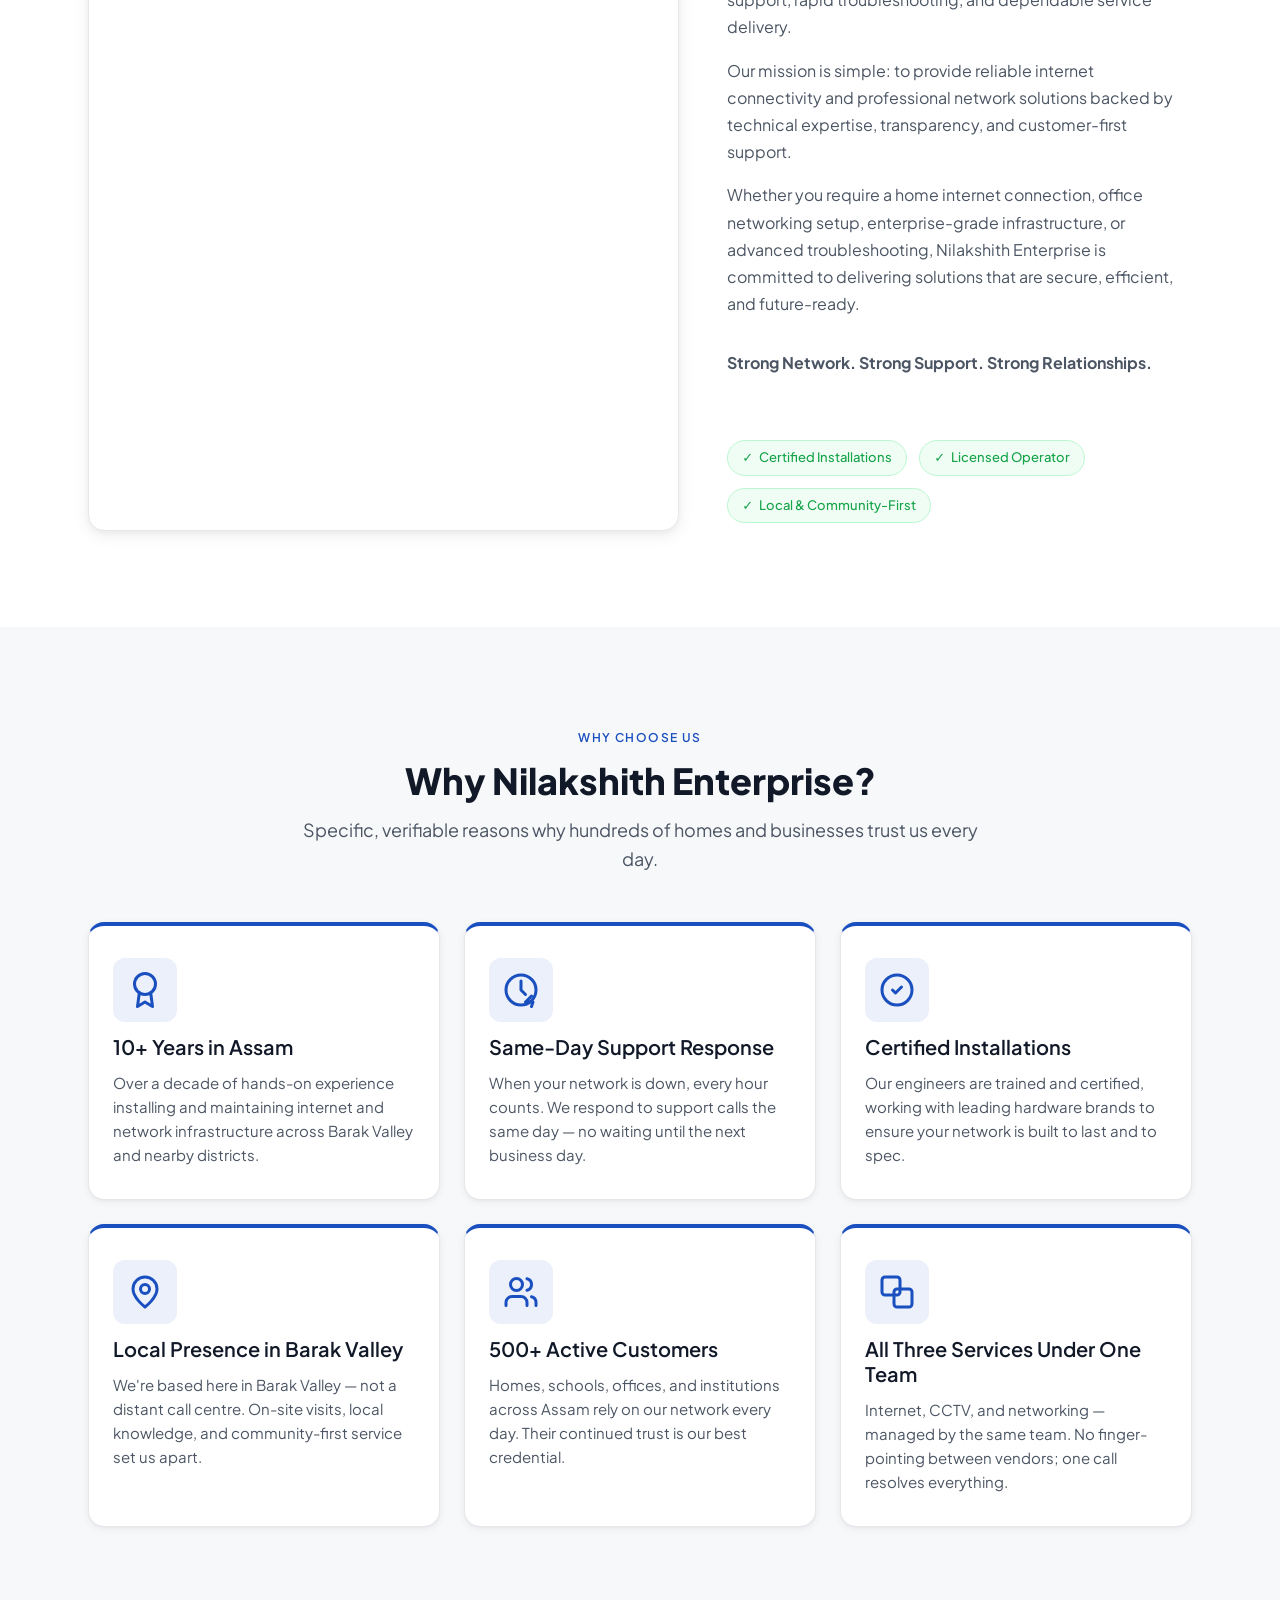
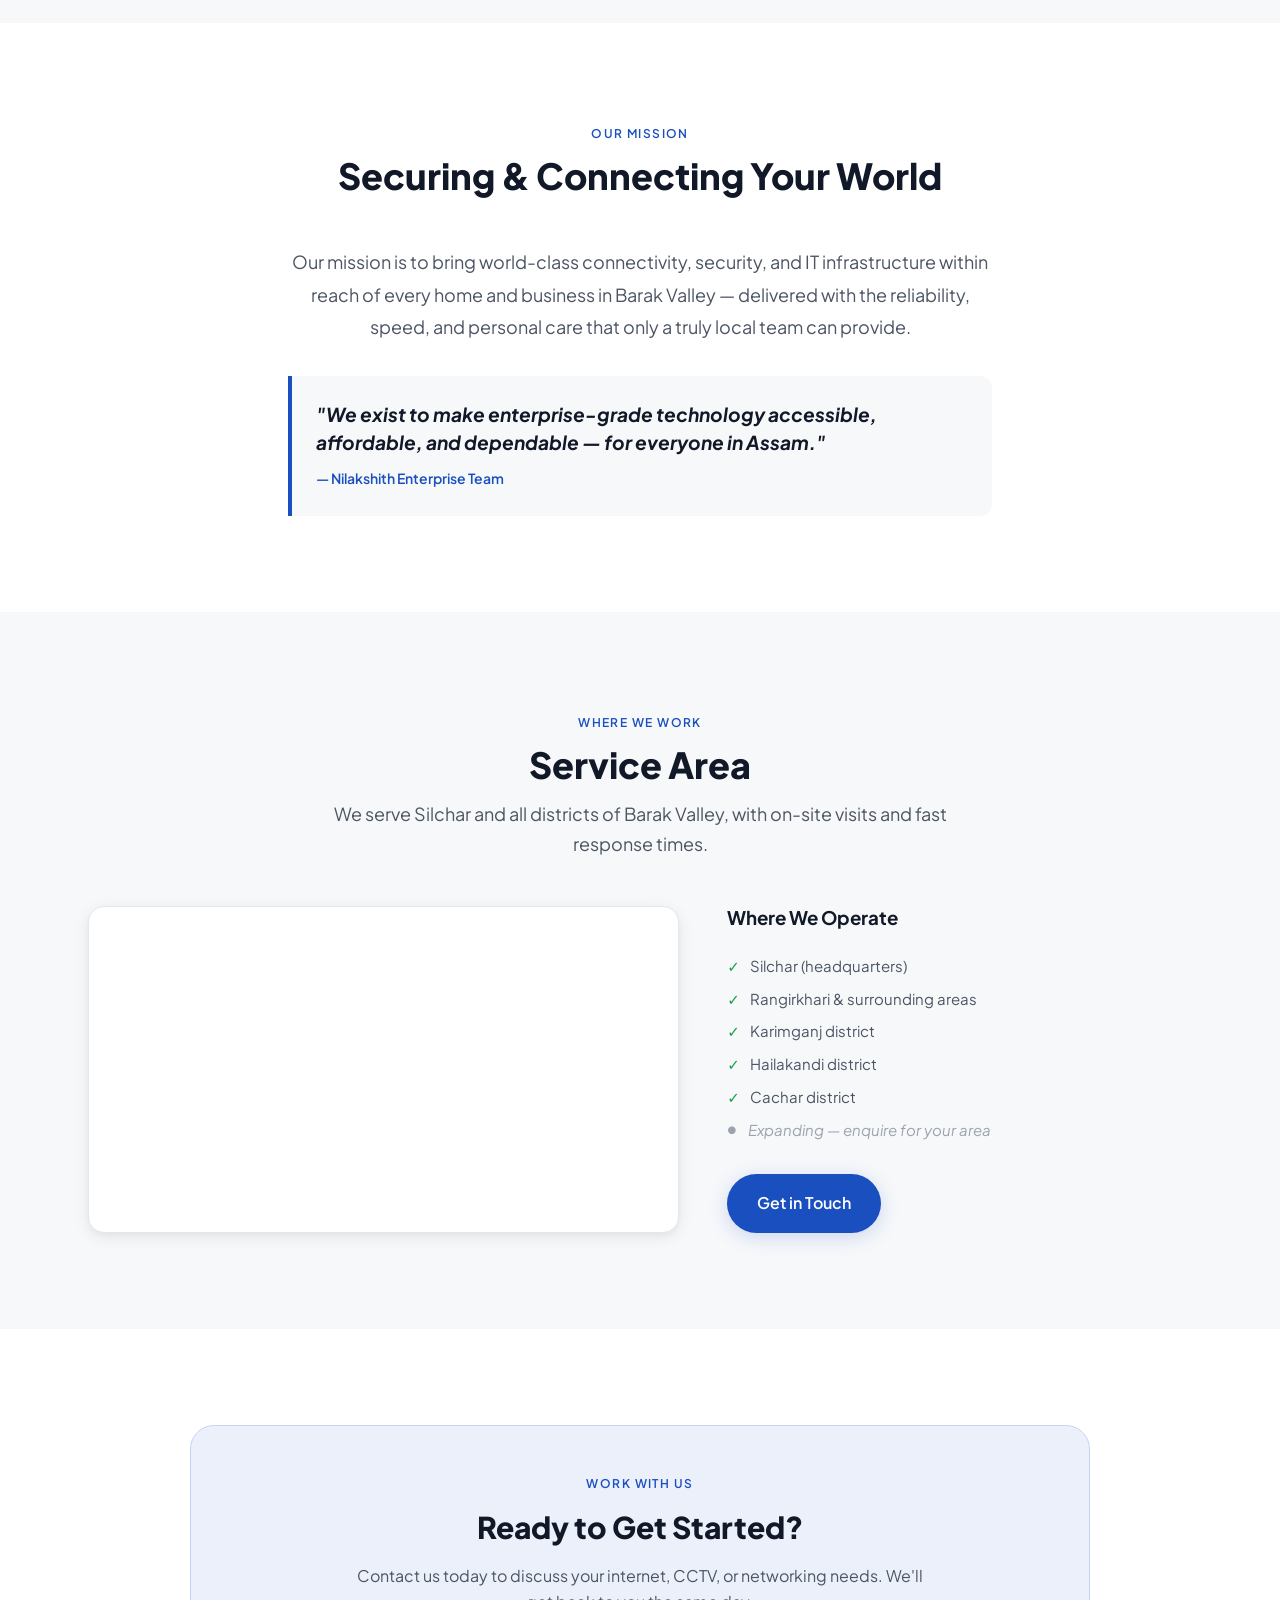
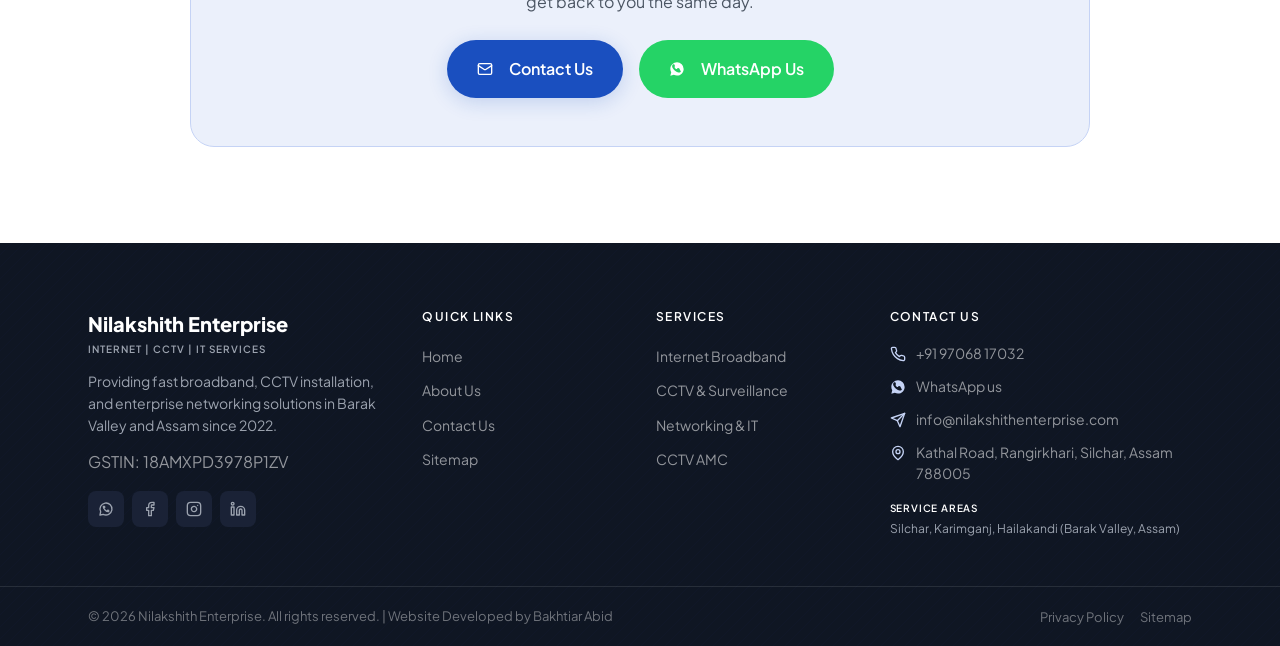
==== commit 1a9fcaec: "style: update copyright to 2026 and add Bakhtiar Abid developer link in footer" ====
--- a/about.html
+++ b/about.html
@@ -19,6 +19,7 @@
 
   <!-- Stylesheets -->
   <link rel="stylesheet" href="assets/css/styles.css" />
+  <link rel="stylesheet" href="assets/css/components.css" />
   <!-- Google Fonts deferred to avoid render-blocking -->
   <link rel="preload" as="style" href="https://fonts.googleapis.com/css2?family=Plus+Jakarta+Sans:wght@400;500;600;700;800&family=IBM+Plex+Mono:wght@400;500&display=swap" onload="this.onload=null;this.rel='stylesheet'" />
   <noscript><link rel="stylesheet" href="https://fonts.googleapis.com/css2?family=Plus+Jakarta+Sans:wght@400;500;600;700;800&family=IBM+Plex+Mono:wght@400;500&display=swap" /></noscript>
@@ -95,12 +96,17 @@
   <!-- ══════════════════════════════════════════
        NAVIGATION
        ══════════════════════════════════════════ -->
-  <header>
+  <!-- HEADER_START -->
+<header>
     <nav class="navbar animate-load header-slide-down" role="navigation" aria-label="Main navigation">
       <div class="navbar__inner">
+
         <!-- Logo -->
         <a href="index.html" class="navbar__logo" aria-label="Nilakshith Enterprise — home">
-          <picture><source srcset="assets/img/logo_trans.webp" type="image/webp" /><img src="assets/img/logo_trans.png" alt="Nilakshith Enterprise logo" class="navbar__logo-img" width="68" height="68" fetchpriority="high" /></picture>
+          <picture>
+            <source srcset="assets/img/logo_trans.webp" type="image/webp" />
+            <img src="assets/img/logo_trans.png" alt="Nilakshith Enterprise logo" class="navbar__logo-img" width="68" height="68" fetchpriority="high" />
+          </picture>
           <div>
             <div>
               <span class="logo-name">Nilakshith</span>
@@ -109,20 +115,21 @@
             <div class="logo-tagline">Internet | CCTV | IT Services</div>
           </div>
         </a>
-        
+
         <!-- Desktop nav links -->
         <ul class="nav-menu" role="list">
-          <li><a href="index.html"      class="nav-menu__link">Home</a></li>
-          <li><a href="broadband.html"  class="nav-menu__link">Broadband</a></li>
-          <li><a href="cctv.html"       class="nav-menu__link">CCTV</a></li>
-          <li><a href="networking.html" class="nav-menu__link">Networking</a></li>
-          <li><a href="about.html"      class="nav-menu__link">About</a></li>
-          <li><a href="contact.html"    class="nav-menu__link">Contact</a></li>
+          <li class="nav-menu__item"><a href="index.html"      class="nav-menu__link">Home</a></li>
+          <li class="nav-menu__item"><a href="broadband.html"  class="nav-menu__link">Broadband</a></li>
+          <li class="nav-menu__item"><a href="cctv.html"       class="nav-menu__link">CCTV</a></li>
+          <li class="nav-menu__item"><a href="networking.html" class="nav-menu__link">Networking</a></li>
+          <li class="nav-menu__item"><a href="about.html"      class="nav-menu__link">About</a></li>
+          <li class="nav-menu__item"><a href="contact.html"    class="nav-menu__link">Contact</a></li>
         </ul>
 
         <!-- CTA (desktop) -->
         <a href="https://wa.me/919706817032?text=Hi%2C%20I%20would%20like%20to%20enquire%20about%20your%20services."
-           class="navbar__cta-btn desktop-only" target="_blank" rel="noopener noreferrer" data-wa-cta="navbar-about">
+           class="navbar__cta-btn desktop-only" target="_blank" rel="noopener noreferrer"
+           aria-label="Chat on WhatsApp" data-wa-cta="navbar">
           <svg viewBox="0 0 24 24" width="16" height="16" fill="currentColor" aria-hidden="true"><path d="M12.012 2c-5.506 0-9.989 4.478-9.99 9.984a9.96 9.96 0 0 0 1.333 4.965L2 22l5.233-1.371a9.944 9.944 0 0 0 4.773 1.216h.004c5.506 0 9.989-4.478 9.99-9.984A9.995 9.995 0 0 0 12.012 2zm5.793 13.593c-.319.897-1.558 1.637-2.146 1.745-.589.108-1.168.162-3.834-.912-3.41-1.376-5.607-4.85-5.777-5.077-.17-.228-1.357-1.802-1.357-3.437 0-1.636.852-2.438 1.157-2.775.305-.336.666-.42.887-.42h.638c.204 0 .476.006.697.528.221.522.756 1.834.821 1.971.066.137.108.297.017.476-.09.18-.135.297-.272.456-.137.159-.289.356-.413.476-.137.137-.282.287-.121.562.161.275.717 1.183 1.536 1.91.543.484.992.836 1.357 1.019.365.183.578.115.756-.09.178-.205.757-.88 1.012-1.222.256-.341.512-.284.862-.153.35.13.222.102 2.222 1.102.13.065.215.297.16.592z"/></svg>
           WhatsApp
         </a>
@@ -154,6 +161,7 @@
       </div>
     </div>
   </header>
+<!-- HEADER_END -->
 
   <main id="main">
 
@@ -426,7 +434,8 @@
   <!-- ══════════════════════════════════════════
        FOOTER
        ══════════════════════════════════════════ -->
-  <footer class="footer" role="contentinfo">
+  <!-- FOOTER_START -->
+<footer class="footer" role="contentinfo">
     <div class="footer__main">
       <div class="container">
         <div class="footer__grid">
@@ -438,9 +447,13 @@
               <div class="footer-logo-sub">Internet | CCTV | IT Services</div>
             </div>
             <p class="footer__tagline">Providing fast broadband, CCTV installation, and enterprise networking solutions in Barak Valley and Assam since 2022.</p>
+            <p class="footer__gst">GSTIN: 18AMXPD3978P1ZV</p>
             <div class="footer__social">
               <a href="https://wa.me/919706817032" class="footer__social-link" target="_blank" rel="noopener noreferrer" aria-label="WhatsApp" data-wa-cta="footer-social">
-                <svg viewBox="0 0 24 24" width="16" height="16" fill="currentColor" aria-hidden="true"><path d="M12.012 2c-5.506 0-9.989 4.478-9.99 9.984a9.96 9.96 0 0 0 1.333 4.965L2 22l5.233-1.371a9.944 9.944 0 0 0 4.773 1.216h.004c5.506 0 9.989-4.478 9.99-9.984A9.995 9.995 0 0 0 12.012 2zm5.793 13.593c-.319.897-1.558 1.637-2.146 1.745-.589.108-1.168.162-3.834-.912-3.41-1.376-5.607-4.85-5.777-5.077-.17-.228-1.357-1.802-1.357-3.437 0-1.636.852-2.438 1.157-2.775.305-.336.666-.42.887-.42h.638c.204 0 .476.006.697.528.221.522.756 1.834.821 1.971.066.137.108.297.017.476-.09.18-.135.297-.272.456-.137.159-.289.356-.413.476-.137.137-.282.287-.121.562.161.275.717 1.183 1.536 1.91.543.484.992.836 1.357 1.019.365.183.578.115.756-.09.178-.205.757-.88 1.012-1.222.256-.341.512-.284.862-.153.35.13.222.102 2.222 1.102.13.065.215.297.16.592z"/></svg>
+                <svg xmlns="http://www.w3.org/2000/svg" width="16" height="16" viewBox="0 0 24 24" fill="none" stroke="currentColor" stroke-width="2" stroke-linecap="round" stroke-linejoin="round" aria-hidden="true">
+                  <path d="M20.867 13.467A9 9 0 0 1 7.867 20L3 21l1-4.867A9 9 0 1 1 20.867 13.467Z"/>
+                  <path d="M8.667 10.933 10.2 9.4 9.8 8H8S7.6 10.533 10.533 13.467 16 16 16 16V14.2L14.6 13.8 13.067 15.333"/>
+                </svg>
               </a>
               <a href="#" class="footer__social-link" target="_blank" rel="noopener noreferrer" aria-label="Facebook">
                 <svg xmlns="http://www.w3.org/2000/svg" width="16" height="16" viewBox="0 0 24 24" fill="none" stroke="currentColor" stroke-width="2" stroke-linecap="round" stroke-linejoin="round" aria-hidden="true"><path d="M18 2h-3a5 5 0 0 0-5 5v3H7v4h3v8h4v-8h3l1-4h-4V7a1 1 0 0 1 1-1h3z"/></svg>
@@ -512,14 +525,27 @@
     <div class="container">
       <div class="footer__bottom">
         <p class="footer__copyright">
-          © 2025 Nilakshith Enterprise. All rights reserved.
+          © 2026 Nilakshith Enterprise. All rights reserved. | Website Developed by <a href="https://bakhtiar-abid-laskar.github.io/bakhtiarabidlaskar.github.io/" target="_blank" rel="noopener noreferrer">Bakhtiar Abid</a>
         </p>
         <ul class="footer__bottom-links" role="list">
+          <li><a href="privacy.html">Privacy Policy</a></li>
           <li><a href="sitemap.xml">Sitemap</a></li>
         </ul>
       </div>
     </div>
   </footer>
+
+  <!-- Cookie Consent Banner -->
+  <div id="cookie-consent-banner" class="cookie-banner hidden" role="region" aria-label="Cookie consent banner">
+    <div class="cookie-banner__inner">
+      <div class="cookie-banner__text">
+        We use cookies to improve your experience, analyze site traffic, and support customer enquiries. By clicking "Accept", you agree to our use of cookies as detailed in our <a href="privacy.html" class="cookie-banner__link">Privacy Policy</a>.
+      </div>
+      <div class="cookie-banner__actions">
+        <button type="button" id="btn-accept-cookies" class="btn btn--primary btn--cookie-accept">Accept</button>
+      </div>
+    </div>
+  </div>
 
   <!-- WhatsApp FAB -->
   <div class="wa-float-wrapper">
@@ -540,5 +566,6 @@
 
   <!-- JS -->
   <script src="assets/js/main.js" defer></script>
+<!-- FOOTER_END -->
 </body>
 </html>
--- a/assets/css/styles.css
+++ b/assets/css/styles.css
@@ -481,20 +481,28 @@
   display: inline-flex;
   align-items: center;
   gap: var(--space-2);
-  background-color: #25D366;
-  color: var(--color-text-inverse);
+  background-color: transparent;
+  border: 1px solid #25D366;
+  color: #25D366;
   font-size: var(--text-sm);
   font-weight: 600;
-  padding: 10px 20px;
+  padding: 9px 19px; /* slightly adjusted padding for border offset */
   border-radius: var(--radius-pill);
-  box-shadow: 0 4px 12px rgba(37, 211, 102, 0.2);
+  box-shadow: none;
   transition: all var(--transition-fast);
 }
 .navbar__cta-btn:hover {
-  background-color: #1EBE57;
-  box-shadow: 0 6px 16px rgba(37, 211, 102, 0.35);
+  background-color: #25D366;
+  box-shadow: 0 4px 12px rgba(37, 211, 102, 0.25);
   transform: translateY(-1px);
   color: var(--color-text-inverse);
+}
+.navbar__cta-btn svg,
+.nav-drawer__wa-btn svg {
+  width: 16px;
+  height: 16px;
+  display: inline-block;
+  vertical-align: middle;
 }
 
 /* Hamburger button */
@@ -578,6 +586,15 @@
 }
 .nav-drawer__wa-btn {
   margin-top: var(--space-5);
+  background-color: transparent;
+  border: 1px solid #25D366;
+  color: #25D366;
+  box-shadow: none;
+}
+.nav-drawer__wa-btn:hover {
+  background-color: #25D366;
+  color: var(--color-text-inverse);
+  box-shadow: 0 4px 12px rgba(37, 211, 102, 0.25);
 }
 
 @media (max-width: 900px) {
@@ -1753,6 +1770,15 @@
   color: rgba(255, 255, 255, 0.70);
 }
 
+.footer__copyright a {
+  color: rgba(255, 255, 255, 0.40);
+  transition: color var(--transition-base);
+}
+.footer__copyright a:hover {
+  color: rgba(255, 255, 255, 0.70);
+  text-decoration: underline;
+}
+
 @media (max-width: 680px) {
   .footer__bottom {
     flex-direction: column;
@@ -1778,20 +1804,23 @@
   justify-content: center;
   width: 56px;
   height: 56px;
-  background-color: #25D366;
+  background-color: #ffffff;
+  border: 2px solid #25D366;
   border-radius: 50%;
-  box-shadow: 0 4px 20px rgba(37,211,102,0.40);
-  color: var(--color-text-inverse);
+  box-shadow: 0 4px 20px rgba(0, 0, 0, 0.15);
+  color: #25D366;
   transition: all var(--transition-base);
 }
 .wa-float svg {
   width: 28px;
   height: 28px;
-  fill: currentColor;
+  display: block;
 }
 .wa-float:hover {
   transform: scale(1.08);
-  box-shadow: 0 6px 28px rgba(37,211,102,0.50);
+  background-color: #25D366;
+  color: var(--color-text-inverse);
+  box-shadow: 0 6px 28px rgba(37, 211, 102, 0.40);
 }
 
 /* FAB Tooltip */
@@ -2453,3 +2482,485 @@
 .btn--whatsapp-modal:active {
   transform: scale(0.98);
 }
+
+/* ══════════════════════════════════════════
+     NATIVE CONTACT FORM SYSTEM
+     ══════════════════════════════════════════ */
+.enquiry-card {
+  background-color: var(--color-bg-page);
+  border: 1px solid var(--color-border);
+  border-radius: var(--radius-2xl);
+  box-shadow: var(--shadow-lg);
+  padding: var(--space-6);
+  width: 100%;
+}
+
+@media (max-width: 480px) {
+  .enquiry-card {
+    padding: var(--space-4);
+  }
+}
+
+.enquiry-form {
+  display: flex;
+  flex-direction: column;
+  gap: var(--space-5);
+}
+
+.form-section {
+  display: flex;
+  flex-direction: column;
+  gap: var(--space-4);
+  padding-bottom: var(--space-4);
+  border-bottom: 1px solid var(--color-border);
+}
+
+.form-section:last-of-type {
+  border-bottom: none;
+  padding-bottom: 0;
+}
+
+.form-section-title {
+  font-size: var(--text-lg);
+  font-weight: 700;
+  color: var(--color-text-primary);
+  margin-bottom: var(--space-1);
+}
+
+.form-row-two {
+  display: grid;
+  grid-template-columns: 1fr 1fr;
+  gap: var(--space-4);
+}
+
+@media (max-width: 600px) {
+  .form-row-two {
+    grid-template-columns: 1fr;
+    gap: var(--space-4);
+  }
+}
+
+.form-group {
+  display: flex;
+  flex-direction: column;
+  gap: var(--space-1);
+  position: relative;
+}
+
+.form-label {
+  font-size: var(--text-sm);
+  font-weight: 600;
+  color: var(--color-text-secondary);
+  text-align: left;
+}
+
+.form-label .required {
+  color: #ef4444;
+  margin-left: 2px;
+}
+
+.form-label .optional {
+  font-size: 11px;
+  font-weight: 400;
+  color: var(--color-text-tertiary);
+  margin-left: 4px;
+}
+
+.form-input,
+.form-select,
+.form-textarea {
+  font-family: inherit;
+  font-size: var(--text-base);
+  color: var(--color-text-primary);
+  background-color: var(--color-bg-surface);
+  border: 1px solid var(--color-border);
+  border-radius: var(--radius-md);
+  padding: 10px 14px;
+  transition: border-color var(--transition-fast), box-shadow var(--transition-fast), background-color var(--transition-fast);
+  width: 100%;
+  box-sizing: border-box;
+}
+
+.form-textarea {
+  min-height: 100px;
+  resize: vertical;
+}
+
+.form-input:hover,
+.form-select:hover,
+.form-textarea:hover {
+  background-color: var(--color-bg-elevated);
+}
+
+.form-input:focus,
+.form-select:focus,
+.form-textarea:focus {
+  outline: none;
+  background-color: var(--color-bg-page);
+  border-color: var(--color-brand);
+  box-shadow: 0 0 0 3px rgba(26, 79, 191, 0.12);
+}
+
+.form-error-msg {
+  font-size: var(--text-xs);
+  color: #ef4444;
+  margin-top: 2px;
+  display: none;
+  text-align: left;
+}
+
+.form-group.has-error .form-input,
+.form-group.has-error .form-select,
+.form-group.has-error .form-textarea {
+  border-color: #ef4444;
+  box-shadow: 0 0 0 3px rgba(239, 68, 68, 0.1);
+}
+
+.form-group.has-error .form-error-msg {
+  display: block;
+}
+
+/* Conditional Group Styles */
+.form-conditional-group {
+  display: flex;
+  flex-direction: column;
+  gap: var(--space-4);
+  max-height: 500px;
+  opacity: 1;
+  overflow: visible;
+  transition: max-height var(--transition-base), opacity var(--transition-base), margin-top var(--transition-base);
+  margin-top: var(--space-2);
+}
+
+.form-conditional-group.hidden {
+  display: none !important;
+  max-height: 0;
+  opacity: 0;
+  overflow: hidden;
+  margin-top: 0;
+  padding: 0;
+}
+
+/* Checkbox and Radio styling */
+.checkbox-group,
+.radio-group {
+  margin-top: var(--space-1);
+  text-align: left;
+}
+
+.checkbox-label,
+.radio-label {
+  display: inline-flex;
+  align-items: center;
+  gap: var(--space-2);
+  cursor: pointer;
+  user-select: none;
+  font-size: var(--text-sm);
+  color: var(--color-text-primary);
+  font-weight: 500;
+  position: relative;
+}
+
+.checkbox-label input,
+.radio-label input {
+  position: absolute;
+  opacity: 0;
+  cursor: pointer;
+  height: 0;
+  width: 0;
+}
+
+.checkbox-box {
+  width: 18px;
+  height: 18px;
+  border: 1px solid var(--color-border-strong);
+  border-radius: var(--radius-sm);
+  background-color: var(--color-bg-page);
+  display: flex;
+  align-items: center;
+  justify-content: center;
+  transition: border-color var(--transition-fast), background-color var(--transition-fast);
+  flex-shrink: 0;
+}
+
+.checkbox-label:hover input ~ .checkbox-box,
+.checkbox-label input:focus-visible ~ .checkbox-box {
+  border-color: var(--color-brand);
+}
+
+.checkbox-label input:checked ~ .checkbox-box {
+  background-color: var(--color-brand);
+  border-color: var(--color-brand);
+}
+
+.checkbox-box::after {
+  content: "";
+  width: 5px;
+  height: 9px;
+  border: solid var(--color-text-inverse);
+  border-width: 0 2px 2px 0;
+  transform: rotate(45deg);
+  opacity: 0;
+  transition: opacity var(--transition-fast);
+}
+
+.checkbox-label input:checked ~ .checkbox-box::after {
+  opacity: 1;
+}
+
+.radio-group {
+  display: flex;
+  flex-wrap: wrap;
+  gap: var(--space-4);
+}
+
+.radio-circle {
+  width: 18px;
+  height: 18px;
+  border: 1px solid var(--color-border-strong);
+  border-radius: var(--radius-pill);
+  background-color: var(--color-bg-page);
+  display: flex;
+  align-items: center;
+  justify-content: center;
+  transition: border-color var(--transition-fast), background-color var(--transition-fast);
+  flex-shrink: 0;
+}
+
+.radio-label:hover input ~ .radio-circle,
+.radio-label input:focus-visible ~ .radio-circle {
+  border-color: var(--color-brand);
+}
+
+.radio-label input:checked ~ .radio-circle {
+  border-color: var(--color-brand);
+}
+
+.radio-circle::after {
+  content: "";
+  width: 8px;
+  height: 8px;
+  border-radius: var(--radius-pill);
+  background-color: var(--color-brand);
+  opacity: 0;
+  transform: scale(0.5);
+  transition: opacity var(--transition-fast), transform var(--transition-fast);
+}
+
+.radio-label input:checked ~ .radio-circle::after {
+  opacity: 1;
+  transform: scale(1);
+}
+
+/* Submit Spinner */
+.form-submit-btn {
+  display: flex;
+  align-items: center;
+  justify-content: center;
+  gap: 8px;
+  min-height: 48px;
+}
+
+.btn-spinner {
+  width: 18px;
+  height: 18px;
+  border: 2px solid rgba(255, 255, 255, 0.3);
+  border-radius: 50%;
+  border-top-color: var(--color-text-inverse);
+  animation: form-spin 0.8s linear infinite;
+  display: inline-block;
+  box-sizing: border-box;
+}
+
+@keyframes form-spin {
+  to { transform: rotate(360deg); }
+}
+
+.btn-spinner.hidden {
+  display: none !important;
+}
+
+/* Result Cards */
+.form-result-card {
+  background-color: var(--color-bg-page);
+  border: 1px solid var(--color-border);
+  border-radius: var(--radius-2xl);
+  box-shadow: var(--shadow-lg);
+  padding: var(--space-8) var(--space-6);
+  text-align: center;
+  display: flex;
+  flex-direction: column;
+  align-items: center;
+  gap: var(--space-4);
+  animation: card-appear var(--transition-base);
+}
+
+@keyframes card-appear {
+  from { opacity: 0; transform: scale(0.96); }
+  to { opacity: 1; transform: scale(1); }
+}
+
+.form-result-card.hidden {
+  display: none !important;
+}
+
+.success-icon-wrapper,
+.error-icon-wrapper {
+  width: 72px;
+  height: 72px;
+  border-radius: var(--radius-pill);
+  display: flex;
+  align-items: center;
+  justify-content: center;
+  margin-bottom: var(--space-2);
+}
+
+.success-icon-wrapper {
+  background-color: var(--color-success-bg);
+}
+
+.error-icon-wrapper {
+  background-color: #fef2f2;
+}
+
+/* Success Checkmark Animation */
+.success-checkmark {
+  width: 32px;
+  height: 32px;
+  position: relative;
+}
+
+.checkmark-circle {
+  width: 32px;
+  height: 32px;
+  border-radius: 50%;
+  border: 2px solid var(--color-success);
+  position: absolute;
+  top: 0;
+  left: 0;
+}
+
+.checkmark-stem {
+  width: 3px;
+  height: 15px;
+  background-color: var(--color-success);
+  position: absolute;
+  left: 17px;
+  top: 6px;
+  transform: rotate(45deg);
+  border-radius: 2px;
+}
+
+.checkmark-kick {
+  width: 8px;
+  height: 3px;
+  background-color: var(--color-success);
+  position: absolute;
+  left: 10px;
+  top: 18px;
+  transform: rotate(45deg);
+  border-radius: 2px;
+}
+
+/* ============================================================
+   COOKIE CONSENT BANNER
+   ============================================================ */
+.cookie-banner {
+  position: fixed;
+  bottom: 20px;
+  left: 20px;
+  right: 20px;
+  z-index: 9999;
+  background-color: rgba(15, 22, 35, 0.95);
+  backdrop-filter: blur(12px);
+  -webkit-backdrop-filter: blur(12px);
+  border: 1px solid rgba(255, 255, 255, 0.15);
+  border-radius: var(--radius-lg);
+  box-shadow: var(--shadow-lg);
+  padding: var(--space-4);
+  transition: opacity var(--transition-base) ease, transform var(--transition-base) ease, visibility var(--transition-base) ease;
+  opacity: 1;
+  transform: translateY(0);
+  visibility: visible;
+}
+
+.cookie-banner.hidden {
+  opacity: 0;
+  transform: translateY(24px);
+  visibility: hidden;
+  pointer-events: none;
+}
+
+.cookie-banner__inner {
+  display: flex;
+  flex-direction: column;
+  gap: var(--space-3);
+}
+
+.cookie-banner__text {
+  font-size: var(--text-sm);
+  color: rgba(255, 255, 255, 0.9);
+  line-height: 1.5;
+  text-align: left;
+}
+
+.cookie-banner__link {
+  color: #60a5fa;
+  text-decoration: underline;
+  font-weight: 500;
+  transition: color var(--transition-fast);
+}
+
+.cookie-banner__link:hover {
+  color: #93c5fd;
+}
+
+.cookie-banner__actions {
+  display: flex;
+  justify-content: flex-end;
+}
+
+.btn--cookie-accept {
+  padding: 8px 20px;
+  font-size: var(--text-sm);
+  border-radius: var(--radius-pill);
+  background-color: var(--color-brand);
+  color: var(--color-text-inverse);
+  border: 2px solid transparent;
+  box-shadow: var(--shadow-brand);
+  cursor: pointer;
+  font-weight: 600;
+  transition: all var(--transition-fast);
+}
+
+.btn--cookie-accept:hover {
+  background-color: var(--color-brand-hover);
+  transform: translateY(-1px);
+}
+
+/* Desktop layout */
+@media (min-width: 769px) {
+  .cookie-banner {
+    left: auto;
+    right: 32px;
+    bottom: 32px;
+    max-width: 480px;
+    padding: var(--space-4) var(--space-5);
+  }
+  
+  .cookie-banner__inner {
+    flex-direction: row;
+    align-items: center;
+    gap: var(--space-4);
+  }
+  
+  .cookie-banner__text {
+    flex: 1;
+  }
+  
+  .cookie-banner__actions {
+    flex-shrink: 0;
+  }
+}
+
+
--- a/assets/css/components.css
+++ b/assets/css/components.css
@@ -0,0 +1,591 @@
+/* ============================================================
+   components.css — Reusable UI Components
+   Nilakshith Enterprise — Internet, CCTV & IT Services
+   ============================================================ */
+
+/* ═══════════════════════════════════════════════
+   BRANDS CAROUSEL SECTION
+   ═══════════════════════════════════════════════ */
+
+.brands-section {
+  padding: 40px 0 48px;
+  background: var(--color-bg-surface, #F7F8FA);
+  overflow: hidden;
+  position: relative;
+}
+
+/* Small uppercase label above the track */
+.brands-label {
+  text-align: center;
+  font-size: 0.75rem;
+  font-weight: 600;
+  letter-spacing: 0.12em;
+  text-transform: uppercase;
+  color: var(--color-text-secondary, #4B5563);
+  margin-bottom: 24px;
+}
+
+/* The outer wrapper — clips the scrolling strip */
+.brands-track-wrapper {
+  position: relative;
+  width: 100%;
+  overflow: hidden;
+}
+
+/* Left and right fade masks — create the "fading edges" effect */
+.brands-fade {
+  position: absolute;
+  top: 0;
+  bottom: 0;
+  width: 120px;
+  z-index: 2;
+  pointer-events: none;
+}
+
+.brands-fade--left {
+  left: 0;
+  background: linear-gradient(to right, var(--color-bg-surface, #F7F8FA) 0%, transparent 100%);
+}
+
+.brands-fade--right {
+  right: 0;
+  background: linear-gradient(to left, var(--color-bg-surface, #F7F8FA) 0%, transparent 100%);
+}
+
+/* The scrolling container — holds both logo lists side by side */
+.brands-track {
+  display: flex;
+  width: max-content;
+  animation: brands-scroll 28s linear infinite;
+  will-change: transform;
+}
+
+/* Pause on hover — accessible and lets users read logos */
+.brands-track:hover {
+  animation-play-state: paused;
+}
+
+/* Each logo list — logos in a horizontal row */
+.brands-list {
+  display: flex;
+  align-items: center;
+  gap: 56px;
+  padding: 12px 28px;
+  list-style: none;
+  margin: 0;
+}
+
+/* Individual logo item */
+.brand-item {
+  display: flex;
+  align-items: center;
+  justify-content: center;
+  flex-shrink: 0;
+}
+
+/* The logo image */
+.brand-logo {
+  height: 80px;
+  width: auto;
+  max-width: 200px;
+  object-fit: contain;
+  opacity: 0.85;
+  will-change: transform, opacity;
+}
+
+/* ── Perspective scale effect ─────────────────── */
+.brands-track-wrapper {
+  -webkit-mask-image: linear-gradient(
+    to right,
+    transparent 0%,
+    rgba(0,0,0,0.3) 8%,
+    rgba(0,0,0,0.7) 15%,
+    black 25%,
+    black 75%,
+    rgba(0,0,0,0.7) 85%,
+    rgba(0,0,0,0.3) 92%,
+    transparent 100%
+  );
+  mask-image: linear-gradient(
+    to right,
+    transparent 0%,
+    rgba(0,0,0,0.3) 8%,
+    rgba(0,0,0,0.7) 15%,
+    black 25%,
+    black 75%,
+    rgba(0,0,0,0.7) 85%,
+    rgba(0,0,0,0.3) 92%,
+    transparent 100%
+  );
+}
+
+/* ── Keyframe: continuous left scroll ─────────── */
+@keyframes brands-scroll {
+  0%   { transform: translateX(0); }
+  100% { transform: translateX(-50%); }
+}
+
+/* ── Respect reduced motion preference ────────── */
+@media (prefers-reduced-motion: reduce) {
+  .brands-track {
+    animation: none;
+  }
+  .brands-list {
+    flex-wrap: wrap;
+    justify-content: center;
+    gap: 32px;
+  }
+  .brands-list--dupe {
+    display: none;
+  }
+}
+
+/* ── Mobile overrides ─────────────────────────── */
+@media (max-width: 768px) {
+  .brands-section {
+    padding: 32px 0 40px;
+  }
+  .brands-list {
+    gap: 36px;
+    padding: 12px 16px;
+  }
+  .brand-logo {
+    height: 60px;
+    max-width: 150px;
+  }
+  .brands-fade {
+    width: 64px;
+  }
+  .brands-track {
+    animation-duration: 22s;
+  }
+}
+
+@media (max-width: 480px) {
+  .brands-section {
+    padding: 28px 0 36px;
+  }
+  .brands-list {
+    gap: 28px;
+    padding: 10px 12px;
+  }
+  .brand-logo {
+    height: 48px;
+    max-width: 120px;
+  }
+  .brands-fade {
+    width: 48px;
+  }
+  .brands-track {
+    animation-duration: 18s;
+  }
+}
+
+/* ═══════════════════════════════════════════════
+   END BRANDS CAROUSEL
+   ═══════════════════════════════════════════════ */
+
+/* ============================================================
+   MOBILE RESPONSIVE UX ADJUSTMENTS (ADDITIVE OVERRIDES)
+   ============================================================ */
+
+@media (max-width: 768px) {
+  /* FIX 2 — BROADBAND PLANS: 3-COLUMN GRID ON TABLET/MOBILE */
+  .plans-grid,
+  .plan-cards-grid {
+    display: grid !important;
+    grid-template-columns: repeat(3, 1fr) !important;
+    gap: 12px !important;
+  }
+
+  /* FIX 3 — HERO SECTION: LEFT ALIGNMENT, CTA ROW, STAT GRID */
+  .hero__content {
+    align-items: flex-start !important;
+    text-align: left !important;
+  }
+  
+  .hero__badge,
+  .hero-badge,
+  .trust-badge,
+  .hero-eyebrow {
+    text-align: left !important;
+    align-self: flex-start !important;
+    margin-left: 0 !important;
+  }
+  
+  .hero h1,
+  .hero-title,
+  .hero__headline {
+    text-align: left !important;
+  }
+  
+  .hero__subtext {
+    text-align: left !important;
+  }
+  
+  .hero__ctas,
+  .hero-actions,
+  .hero-cta,
+  .btn-group {
+    display: flex !important;
+    flex-direction: row !important;
+    gap: 12px !important;
+    align-items: center !important;
+    flex-wrap: nowrap !important;
+    width: 100% !important;
+  }
+  
+  .hero__ctas a,
+  .hero__ctas button,
+  .hero__ctas .btn,
+  .hero-actions a,
+  .hero-cta a,
+  .btn-group a {
+    flex: 1 !important;
+    text-align: center !important;
+    padding: 11px 10px !important;
+    font-size: 0.85rem !important;
+    white-space: nowrap !important;
+  }
+  
+  .hero__stats-row,
+  .hero-stats,
+  .trust-bar,
+  .stat-bar,
+  .stats-row {
+    display: grid !important;
+    grid-template-columns: 1fr 1fr !important;
+    gap: 8px 12px !important;
+    text-align: left !important;
+    margin-top: 16px !important;
+    border-top: 1px solid var(--color-border) !important;
+    padding-top: var(--space-5) !important;
+  }
+  
+  .hero__stat-divider,
+  .stat-divider {
+    display: none !important;
+  }
+  
+  .stat-item,
+  .trust-stat,
+  .hero-stat,
+  .hero__stat-item {
+    text-align: left !important;
+    display: flex !important;
+    flex-direction: column !important;
+    align-items: flex-start !important;
+    gap: 2px !important;
+  }
+}
+
+@media (max-width: 480px) {
+  /* FIX 1 — GLOBAL MOBILE SIZING */
+  .navbar__logo-img,
+  .navbar-brand img,
+  .logo img,
+  .navbar-logo img {
+    height: 36px !important;
+    width: auto !important;
+  }
+  
+  .navbar {
+    height: 56px !important;
+    min-height: 56px !important;
+  }
+  
+  section,
+  .section {
+    padding-top: 48px !important;
+    padding-bottom: 48px !important;
+    padding-block: 48px !important;
+  }
+  
+  .hero,
+  section.hero {
+    padding-top: 66px !important;
+    padding-bottom: 40px !important;
+    padding-block: 66px 40px !important;
+  }
+
+  .hero__badge {
+    padding: 8px 14px 8px 12px !important;
+    border-radius: 12px !important;
+    align-items: flex-start !important;
+    text-align: left !important;
+  }
+
+  .hero__badge-dot {
+    margin-top: 5px !important;
+    margin-right: 8px !important;
+    flex-shrink: 0 !important;
+  }
+
+  .hero__badge-text {
+    font-size: 0.76rem !important;
+    line-height: 1.35 !important;
+    text-align: left !important;
+    display: block !important;
+    font-weight: 500 !important;
+  }
+  
+  .container {
+    padding-left: 16px !important;
+    padding-right: 16px !important;
+  }
+
+  /* RE-ARRANGE BROADBAND PLANS TO 2 COLUMNS ON MOBILE */
+  .plans-grid,
+  .plan-cards-grid {
+    display: grid !important;
+    grid-template-columns: repeat(2, 1fr) !important;
+    gap: 10px !important;
+  }
+  
+  .plan-card {
+    padding: 16px 12px !important;
+    border-radius: 12px !important;
+  }
+  
+  .plan-card .plan-speed,
+  .plan-card .plan-price,
+  .plan-card .plan-card__speed-row,
+  .plan-card .plan-card__price-row,
+  .plan-card__speed-num,
+  .plan-card__price-val {
+    font-size: 0.95rem !important;
+  }
+  
+  .plan-card .plan-label,
+  .plan-card .plan-card__title {
+    font-size: 0.75rem !important;
+  }
+  
+  .plan-card .btn {
+    font-size: 0.75rem !important;
+    padding: 10px 8px !important;
+    white-space: nowrap !important;
+  }
+  
+  .plan-card__desc,
+  .plan-card .plan-card__desc {
+    display: block !important;
+    font-size: 0.72rem !important;
+    line-height: 1.3 !important;
+    margin-bottom: 8px !important;
+  }
+
+  /* RE-ARRANGE SERVICES TO 2 COLUMNS ON MOBILE */
+  .services-grid {
+    display: grid !important;
+    grid-template-columns: repeat(2, 1fr) !important;
+    gap: 10px !important;
+  }
+  
+  .service-card {
+    padding: 14px 10px !important;
+    border-radius: 12px !important;
+    gap: 8px !important;
+  }
+  
+  .service-card__icon-wrap {
+    width: 40px !important;
+    height: 40px !important;
+    border-radius: 8px !important;
+    background-color: var(--color-brand-light) !important;
+    color: var(--color-brand) !important;
+  }
+  
+  .service-card__icon-wrap svg {
+    width: 20px !important;
+    height: 20px !important;
+  }
+  
+  .service-card__title {
+    font-size: 0.85rem !important;
+    line-height: 1.2 !important;
+  }
+  
+  .service-card__desc {
+    font-size: 0.7rem !important;
+    line-height: 1.3 !important;
+    margin-bottom: 4px !important;
+  }
+  
+  .service-card__link {
+    font-size: 0.72rem !important;
+  }
+}
+
+/* ============================================================
+   SKELETON LOADER ANIMATION SYSTEM
+   ============================================================ */
+.preloader {
+  display: flex !important;
+  align-items: stretch !important;
+  justify-content: stretch !important;
+}
+
+.skeleton-wrapper {
+  width: 100%;
+  max-width: var(--container-xl, 1200px);
+  margin: 0 auto;
+  padding: 0 24px;
+  display: flex;
+  flex-direction: column;
+  height: 100vh;
+  justify-content: flex-start;
+  box-sizing: border-box;
+}
+
+.skeleton-header {
+  display: flex;
+  justify-content: space-between;
+  align-items: center;
+  height: 80px;
+  border-bottom: 1px solid rgba(255, 255, 255, 0.05);
+  margin-bottom: var(--space-7, 40px);
+}
+
+.skeleton-logo {
+  width: 180px;
+  height: 36px;
+  border-radius: var(--radius-sm, 4px);
+}
+
+.skeleton-nav {
+  width: 480px;
+  height: 20px;
+  border-radius: var(--radius-sm, 4px);
+}
+
+.skeleton-hero {
+  display: grid;
+  grid-template-columns: 1.2fr 0.8fr;
+  gap: var(--space-7, 48px);
+  align-items: center;
+  margin-top: var(--space-6, 32px);
+}
+
+.skeleton-hero-left {
+  display: flex;
+  flex-direction: column;
+  gap: var(--space-4, 16px);
+}
+
+.skeleton-badge {
+  width: 260px;
+  height: 32px;
+  border-radius: var(--radius-pill, 9999px);
+}
+
+.skeleton-title {
+  width: 100%;
+  max-width: 520px;
+  height: 110px;
+  border-radius: var(--radius-md, 8px);
+}
+
+.skeleton-text {
+  width: 100%;
+  max-width: 580px;
+  height: 64px;
+  border-radius: var(--radius-sm, 4px);
+}
+
+.skeleton-ctas {
+  display: flex;
+  gap: var(--space-4, 16px);
+  margin-top: var(--space-4, 16px);
+}
+
+.skeleton-btn {
+  width: 150px;
+  height: 44px;
+  border-radius: var(--radius-pill, 9999px);
+}
+
+.skeleton-hero-right {
+  width: 100%;
+  height: 320px;
+  border-radius: var(--radius-lg, 16px);
+}
+
+/* Shimmer pulse effect */
+.skeleton-pulse {
+  background: linear-gradient(
+    90deg,
+    rgba(255, 255, 255, 0.04) 25%,
+    rgba(255, 255, 255, 0.08) 37%,
+    rgba(255, 255, 255, 0.04) 63%
+  );
+  background-size: 400% 100%;
+  animation: skeleton-shimmer 1.4s ease infinite;
+}
+
+@keyframes skeleton-shimmer {
+  0% {
+    background-position: 100% 50%;
+  }
+  100% {
+    background-position: 0% 50%;
+  }
+}
+
+/* Tablet responsive skeleton */
+@media (max-width: 900px) {
+  .skeleton-nav {
+    display: none;
+  }
+  .skeleton-hero {
+    grid-template-columns: 1fr;
+    gap: var(--space-5, 24px);
+  }
+  .skeleton-hero-right {
+    height: 240px;
+  }
+  .skeleton-hero-left {
+    align-items: center;
+  }
+  .skeleton-badge,
+  .skeleton-title,
+  .skeleton-text {
+    align-self: center;
+  }
+  .skeleton-title {
+    height: 80px;
+  }
+}
+
+/* Mobile responsive skeleton styling */
+@media (max-width: 480px) {
+  .skeleton-logo {
+    width: 130px;
+    height: 30px;
+  }
+  .skeleton-header {
+    height: 56px;
+    margin-bottom: 24px;
+  }
+  .skeleton-badge {
+    width: 200px;
+    height: 24px;
+  }
+  .skeleton-title {
+    height: 60px;
+  }
+  .skeleton-text {
+    height: 50px;
+  }
+  .skeleton-ctas {
+    width: 100%;
+    gap: 12px;
+  }
+  .skeleton-btn {
+    flex: 1;
+    height: 38px;
+  }
+  .skeleton-hero-right {
+    height: 180px;
+  }
+}
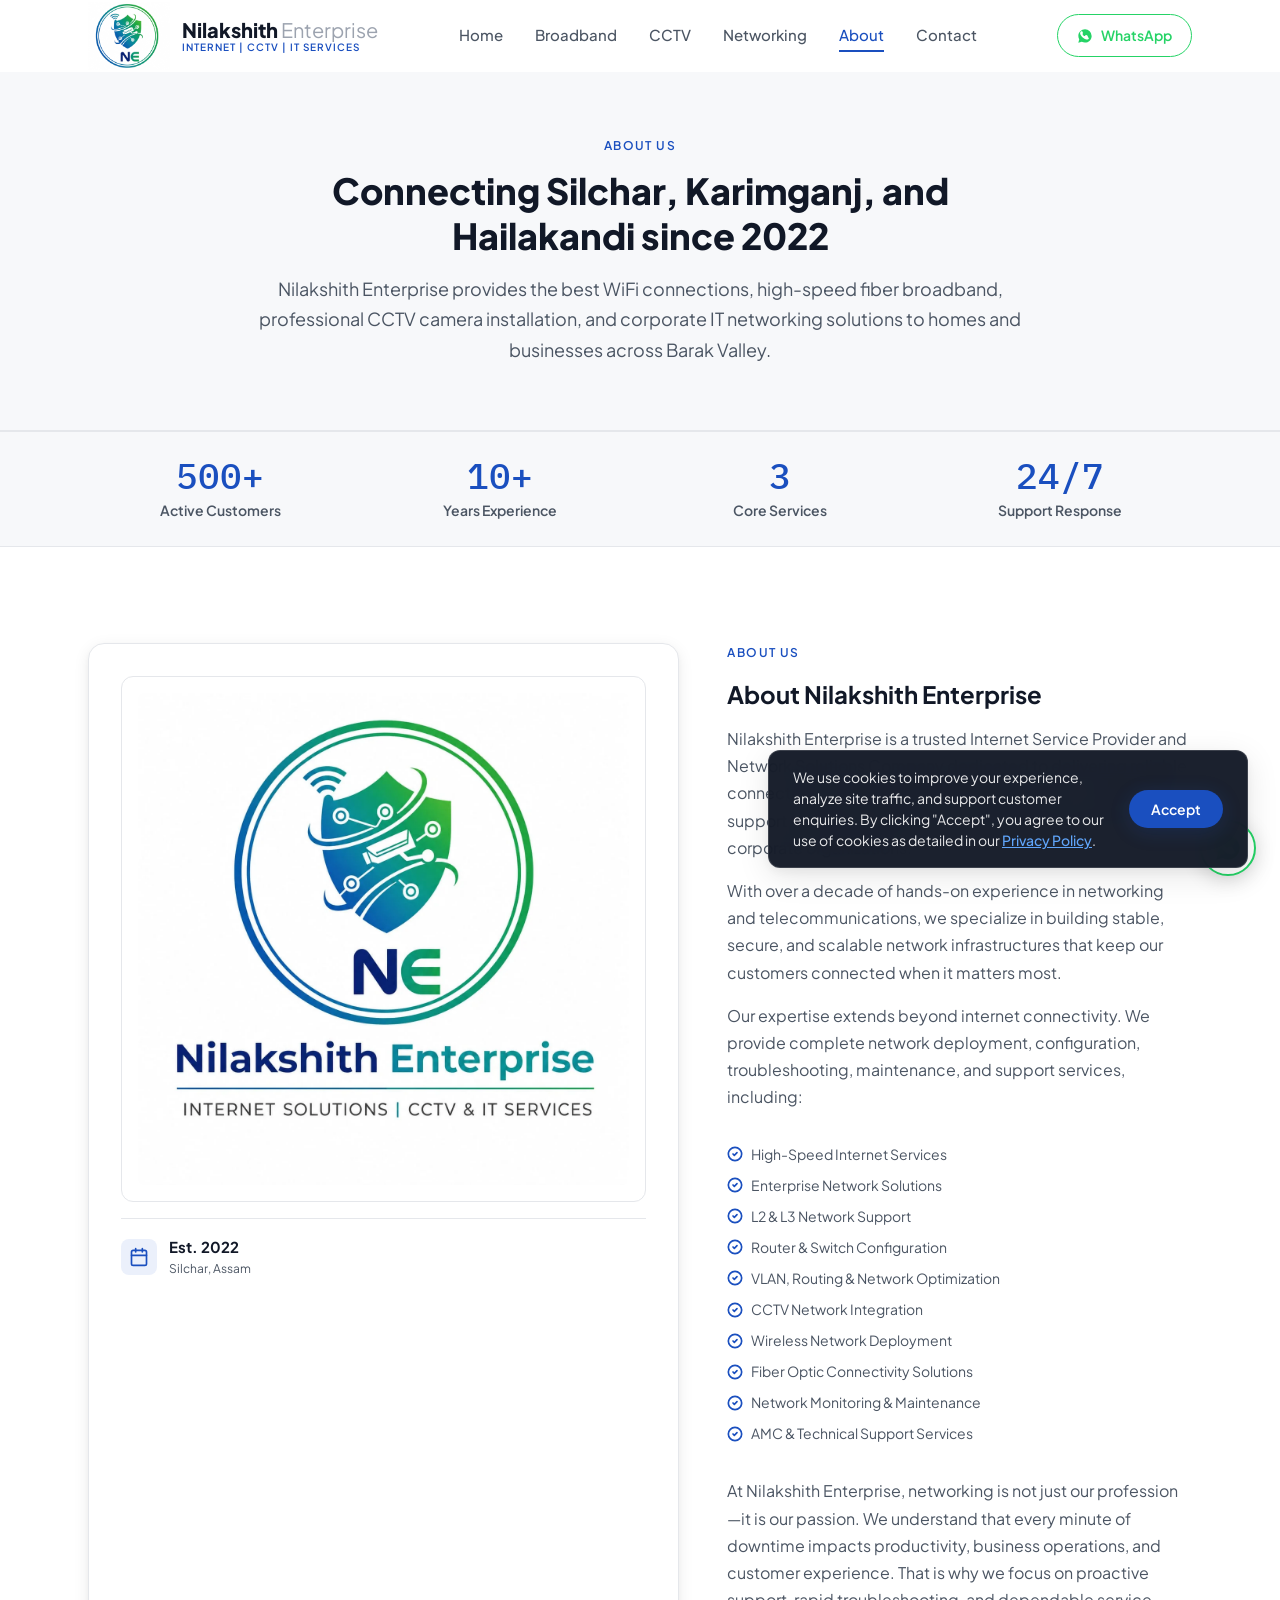
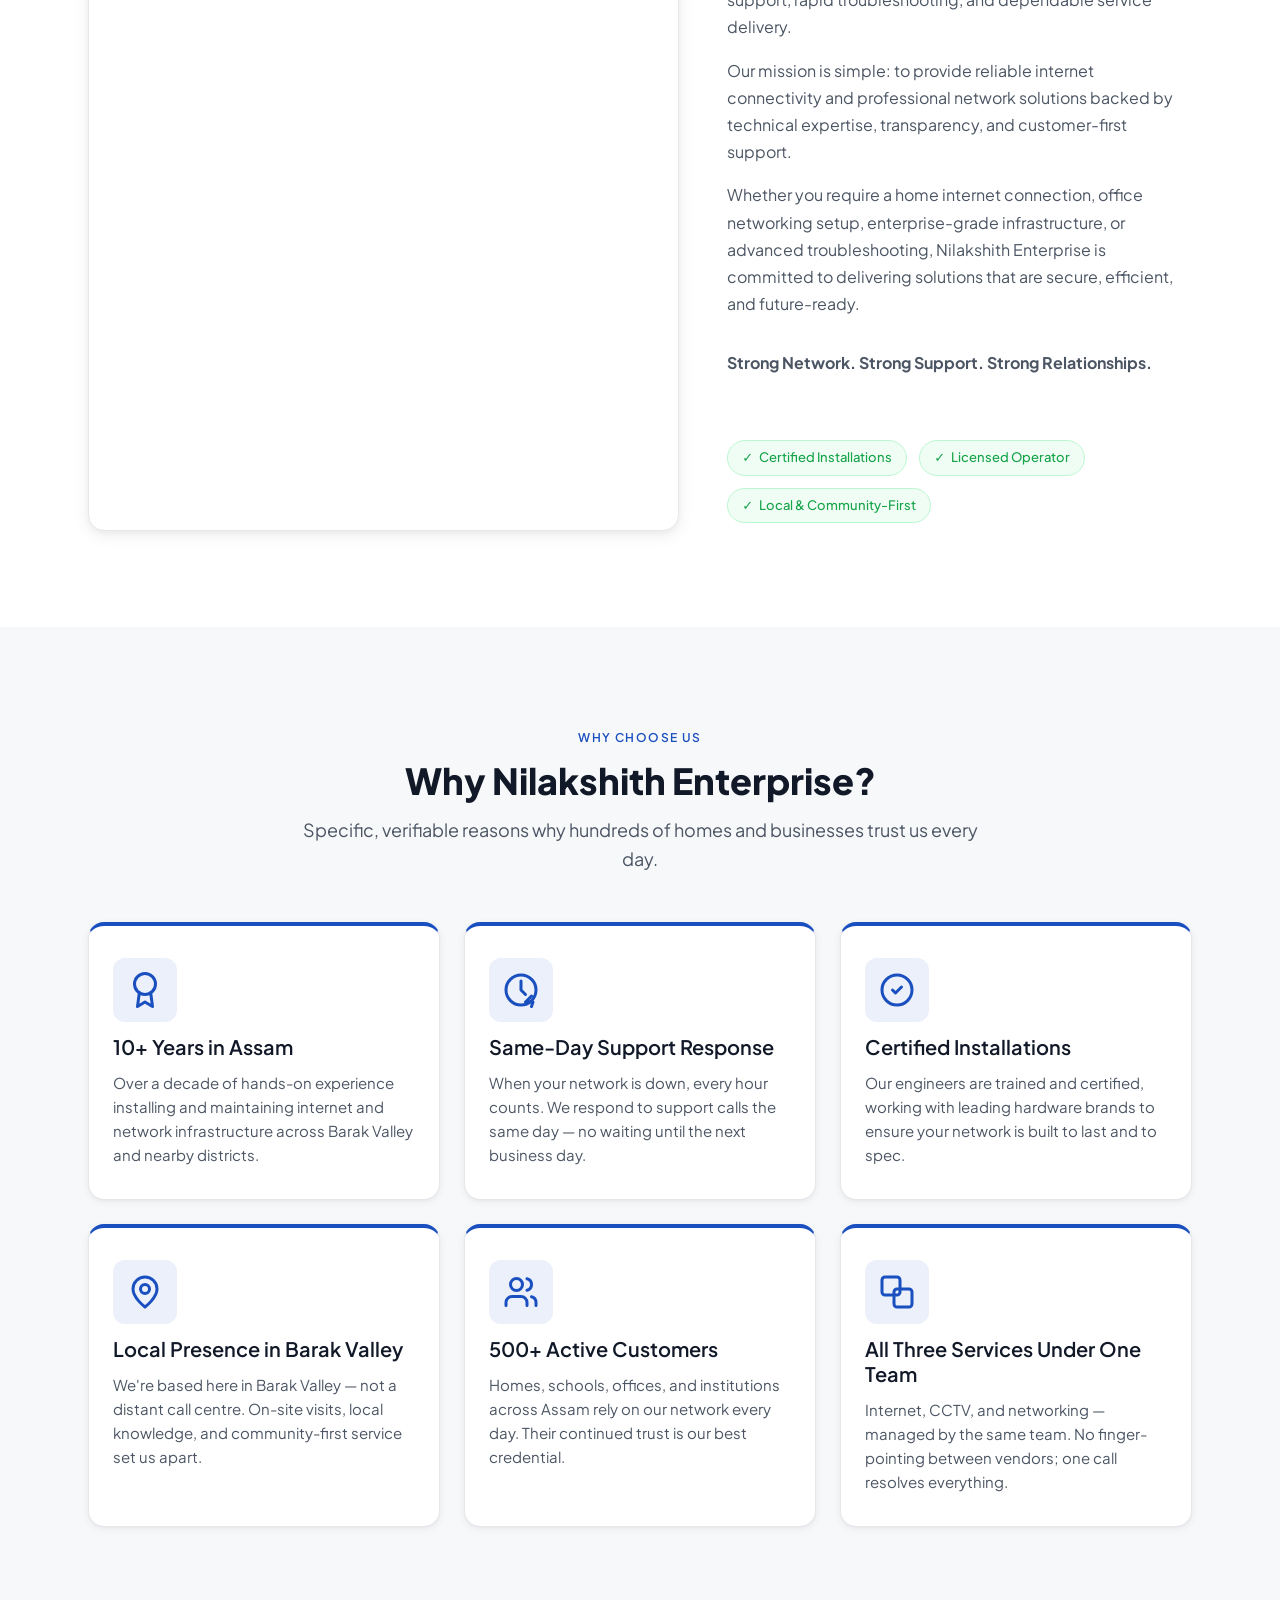
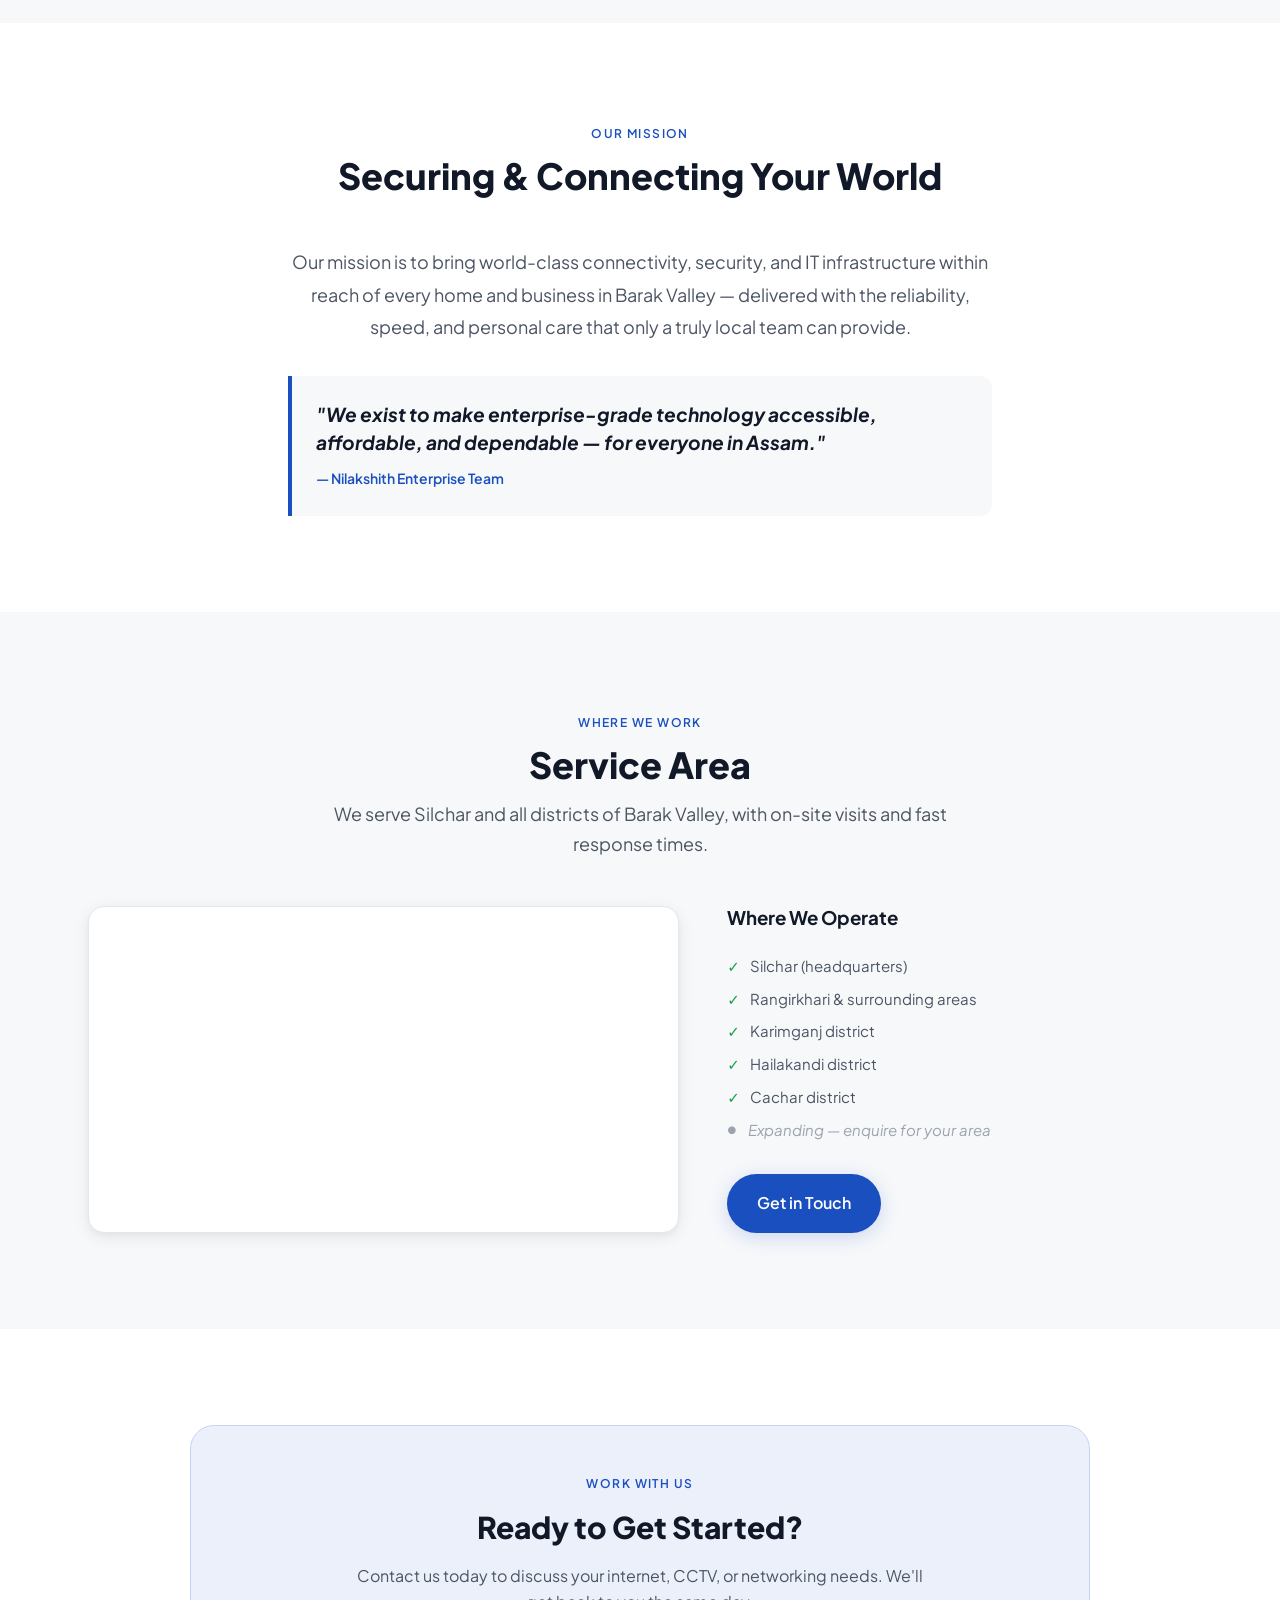
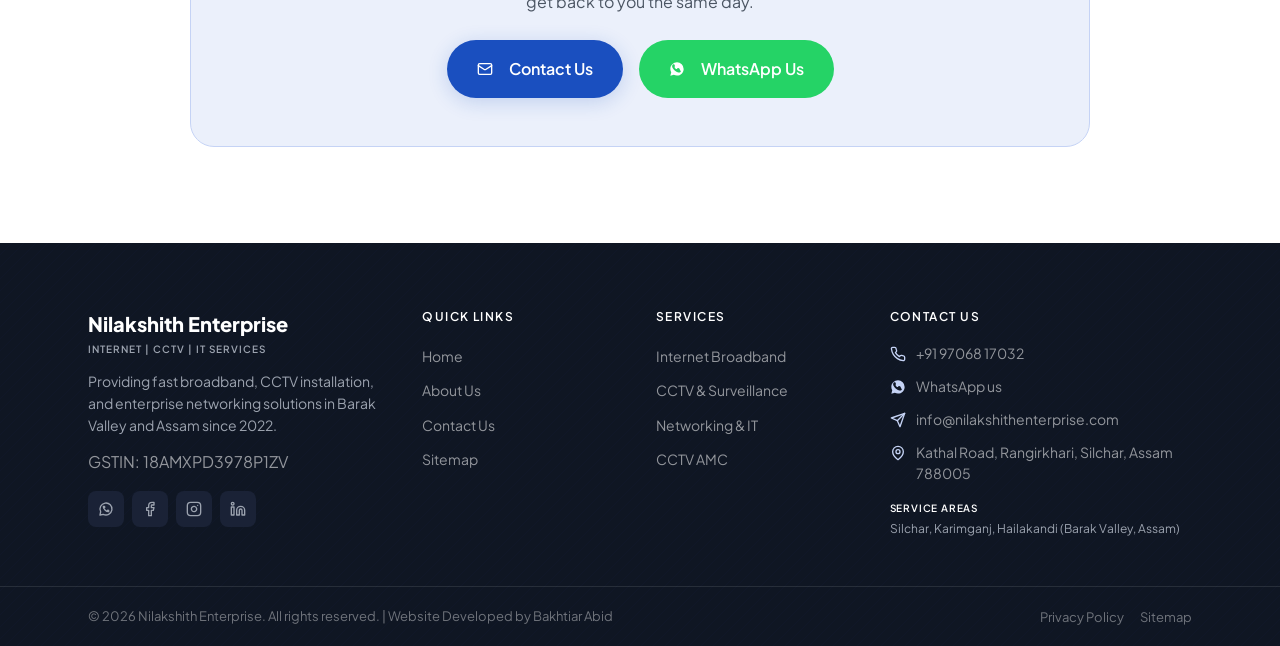
==== commit a631a272: "perf(a11y/seo): implement modern image optimization, JSON-LD schemas, and a11y improvements" ====
--- a/about.html
+++ b/about.html
@@ -207,7 +207,10 @@
           <div class="service-area-card" data-animate="fade-right">
             <!-- Redesigned logo wrapper -->
             <div style="background-color:#FFFFFF; padding:var(--space-4); border-radius:var(--radius-lg); text-align:center; display:flex; flex-direction:column; align-items:center; justify-content:center; border:1px solid var(--color-border); overflow:hidden;">
-              <img src="assets/img/LOGO.jpeg" alt="Nilakshith Enterprise - Trusted Broadband and CCTV service provider in Barak Valley, Assam" style="max-width:100%; height:auto; border-radius:var(--radius-md);" />
+              <picture>
+                <source srcset="assets/img/LOGO.webp" type="image/webp" />
+                <img src="assets/img/LOGO.jpeg" alt="Nilakshith Enterprise - Trusted Broadband and CCTV service provider in Barak Valley, Assam" style="max-width:100%; height:auto; border-radius:var(--radius-md);" />
+              </picture>
             </div>
             
             <div style="display:flex; align-items:center; gap:var(--space-3); border-top:1px solid var(--color-border); padding-top:var(--space-4);">
--- a/assets/css/styles.css
+++ b/assets/css/styles.css
@@ -2152,6 +2152,11 @@
   padding: var(--space-4) var(--space-5);
   cursor: pointer;
   user-select: none;
+}
+.faq-item__question:focus-visible {
+  outline: 2px solid var(--color-brand);
+  outline-offset: -2px;
+  border-radius: var(--radius-lg);
 }
 .faq-item__question h3 {
   font-size: var(--text-base);
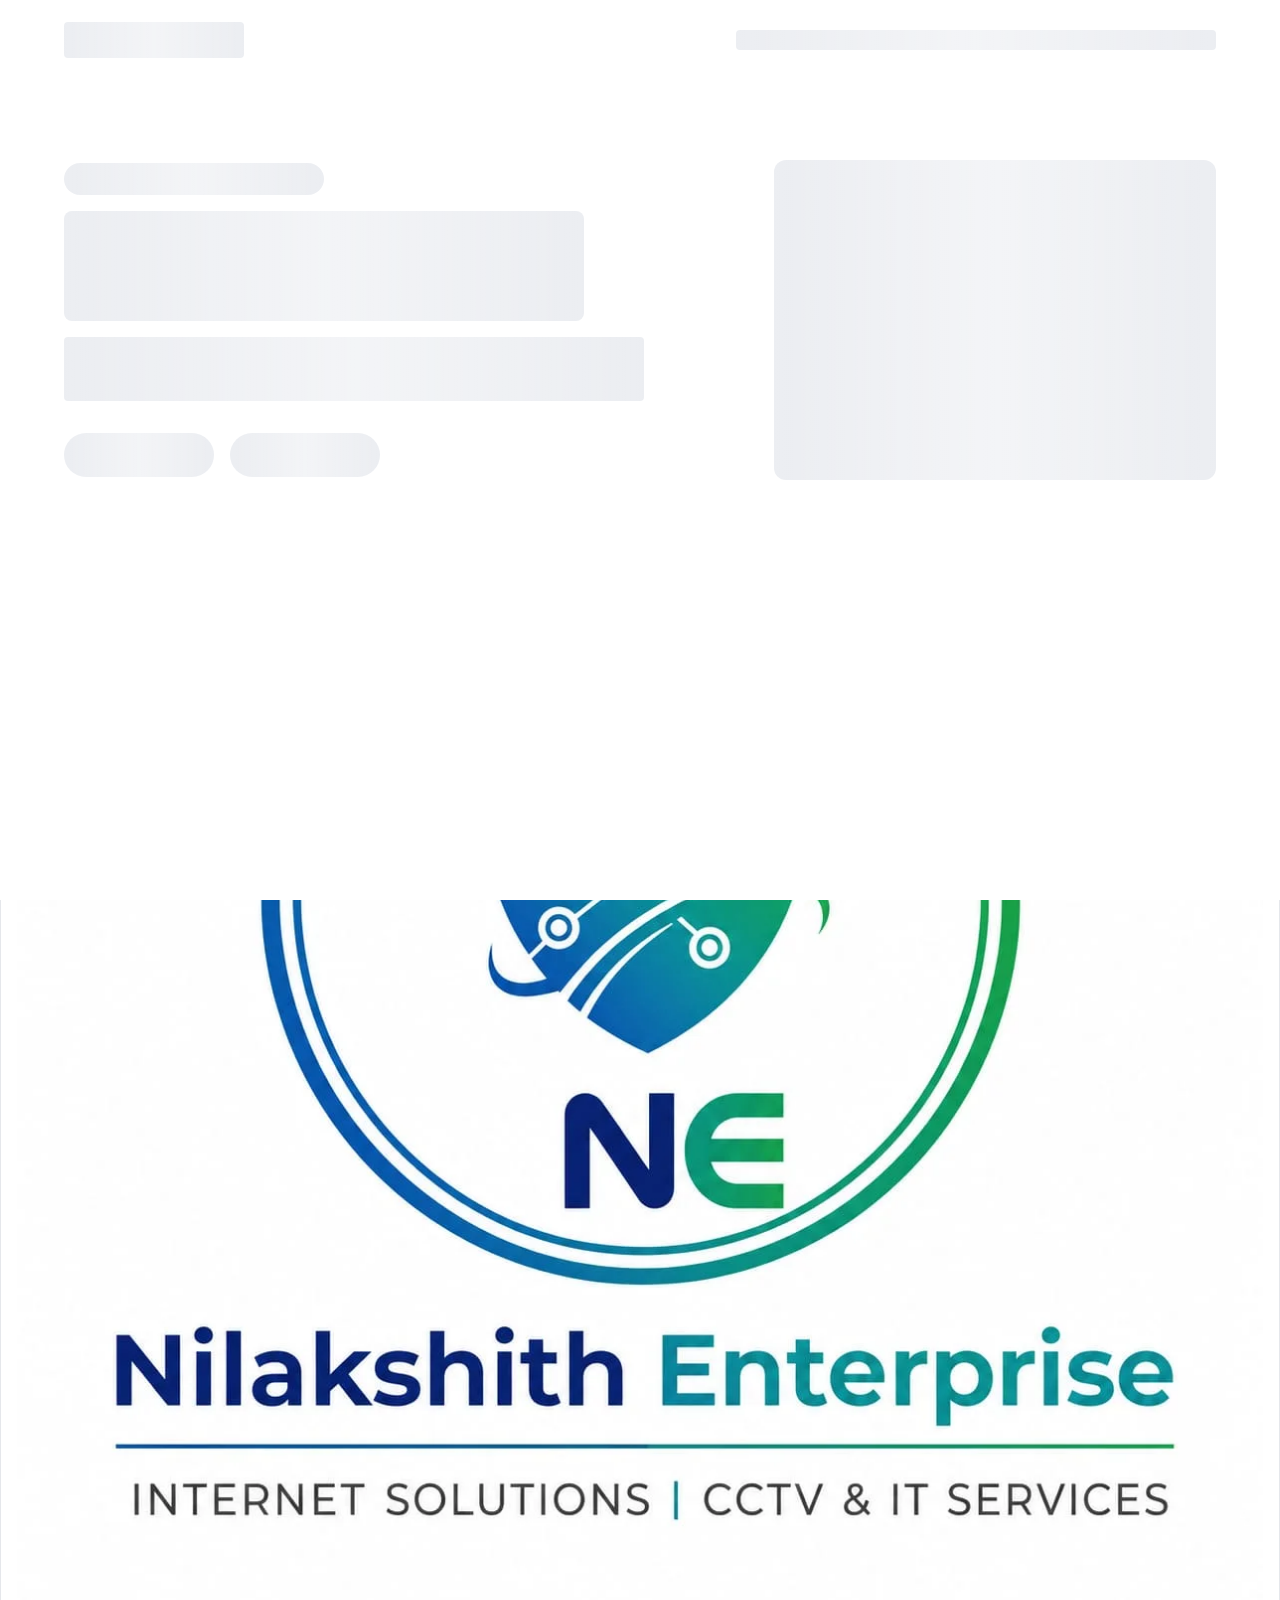
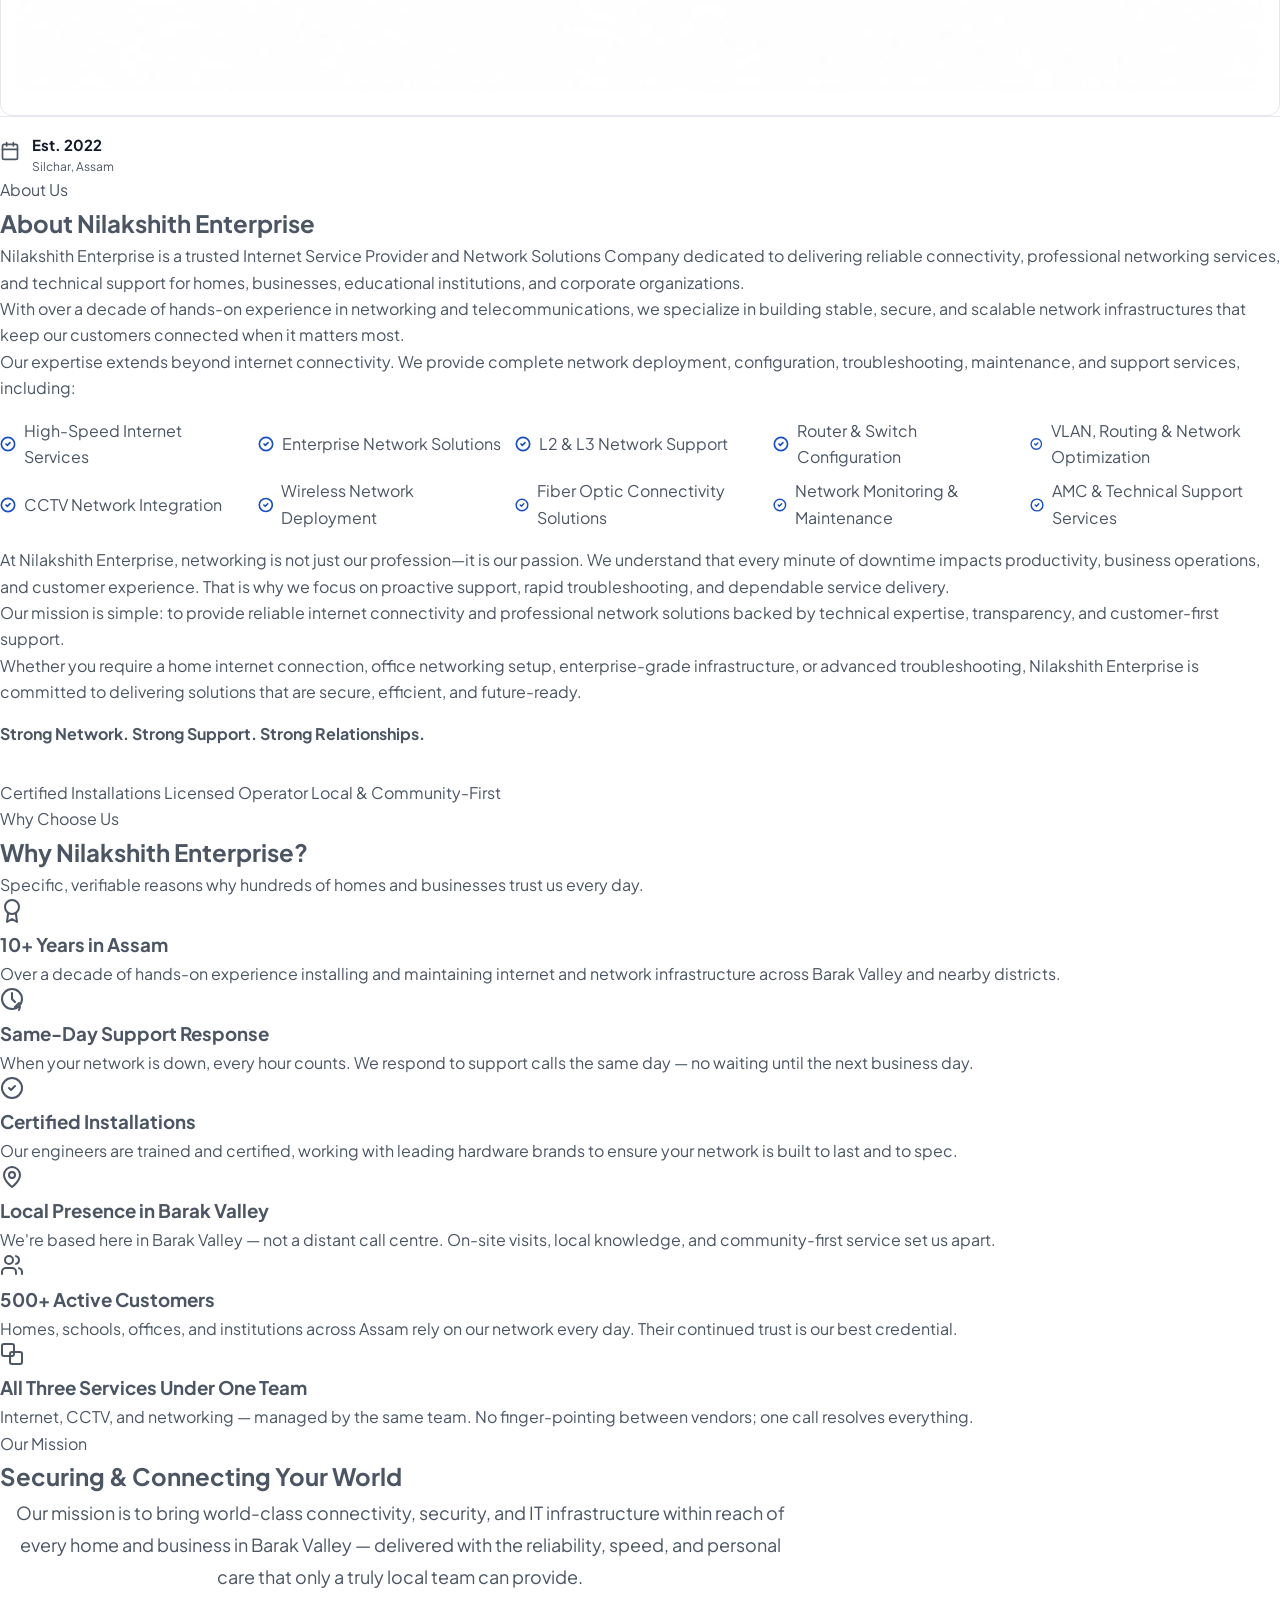
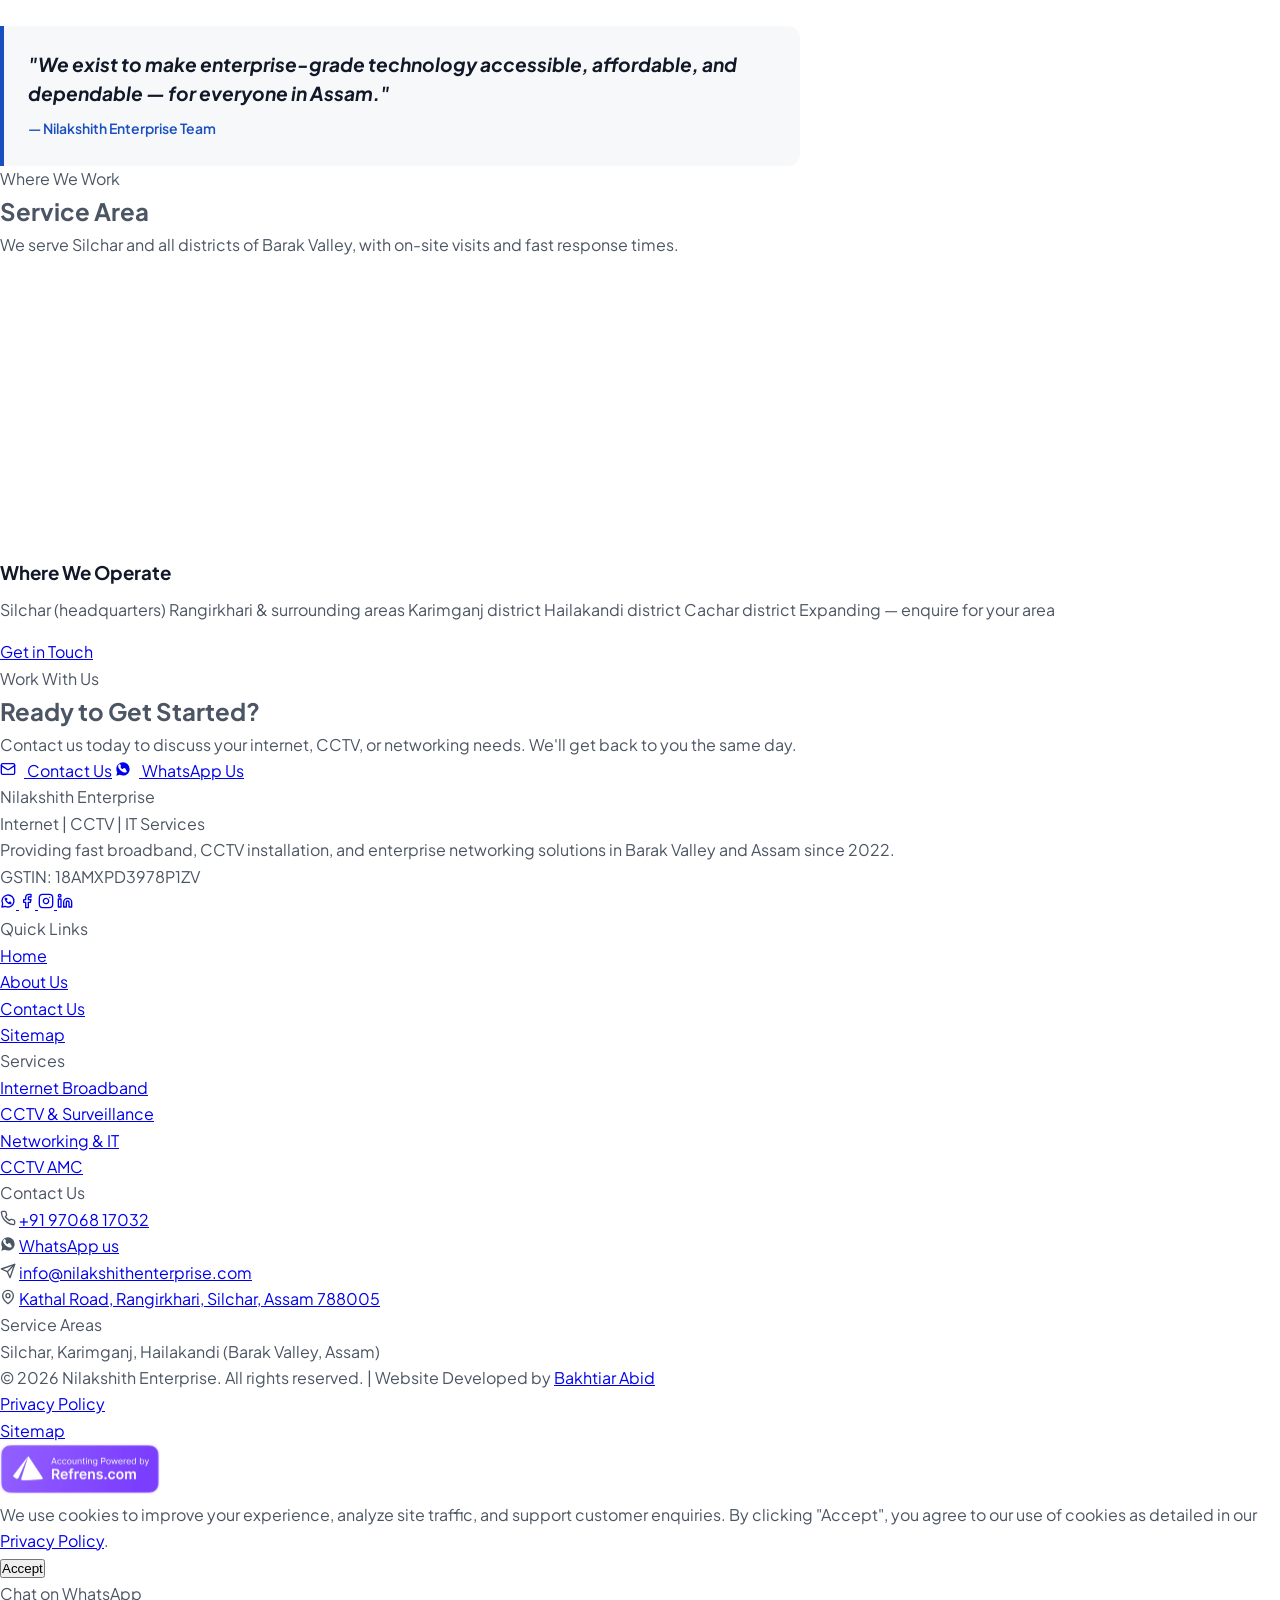
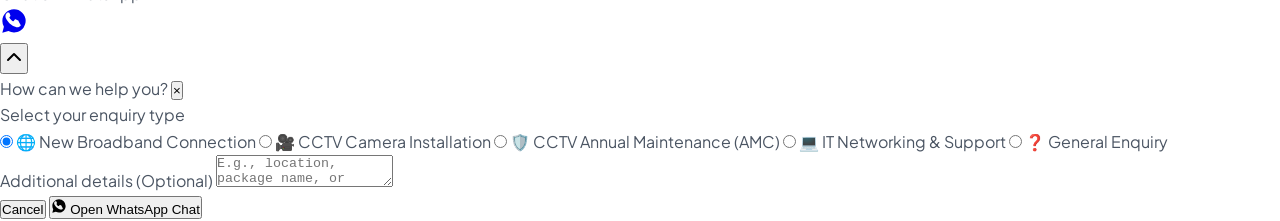
==== commit bb7a39cb: "feat: add refrens badge to footer, decrease its size, and fix google form submission with hidden ifr" ====
--- a/about.html
+++ b/about.html
@@ -5,24 +5,42 @@
   <meta name="viewport" content="width=device-width, initial-scale=1.0" />
   <title>About Nilakshith Enterprise — Barak Valley's Premier Tech Team</title>
   <meta name="description" content="Barak Valley's trusted partner for broadband internet, high-speed WiFi, CCTV surveillance, and IT networking since 2022. Serving Cachar, Karimganj, and Hailakandi." />
-  <link rel="canonical" href="https://nilakshithenterprise.in/about.html" />
+  <link rel="canonical" href="https://www.nilakshithenterprise.com/about.html" />
 
   <!-- Favicon -->
   <link rel="icon" type="image/x-icon" href="assets/img/favicon.ico" />
   <link rel="icon" type="image/png" sizes="32x32" href="assets/img/favicon.png" />
   <link rel="apple-touch-icon" sizes="180x180" href="assets/img/apple-touch-icon.png" />
-
-  <!-- Preload critical resources -->
+  <!-- Open Graph -->
+  <meta property="og:type"        content="website" />
+  <meta property="og:title"       content="About Nilakshith Enterprise — Barak Valley's Premier Tech Team" />
+  <meta property="og:description" content="Barak Valley's trusted broadband, CCTV &amp; IT networking company since 2022. Serving Silchar, Karimganj, and Hailakandi with certified engineers." />
+  <meta property="og:url"         content="https://www.nilakshithenterprise.com/about.html" />
+  <meta property="og:image"       content="https://www.nilakshithenterprise.com/assets/img/hero-graphic-840.webp" />
+  <meta property="og:site_name"   content="Nilakshith Enterprise" />
+  <meta property="og:locale"      content="en_IN" />
+  <!-- Twitter / X Cards -->
+  <meta name="twitter:card"        content="summary_large_image" />
+  <meta name="twitter:title"       content="About Nilakshith Enterprise — Barak Valley's Premier Tech Team" />
+  <meta name="twitter:description" content="Trusted broadband, CCTV &amp; IT networking provider in Barak Valley since 2022. 500+ happy customers." />
+  <meta name="twitter:image"       content="https://www.nilakshithenterprise.com/assets/img/hero-graphic-840.webp" />
+
   <link rel="preload" as="image" href="assets/img/logo_trans.webp" />
   <link rel="preconnect" href="https://fonts.googleapis.com" crossorigin />
   <link rel="preconnect" href="https://fonts.gstatic.com" crossorigin />
 
   <!-- Stylesheets -->
-  <link rel="stylesheet" href="assets/css/styles.css" />
-  <link rel="stylesheet" href="assets/css/components.css" />
+    <style>
+    /* === CRITICAL CSS — inline for zero render-block === */
+    :root{--color-bg-page:#FFFFFF;--color-bg-surface:#F7F8FA;--color-bg-elevated:#ECEEF2;--color-bg-dark:#0F1623;--color-bg-dark-alt:#1A2236;--color-brand:#1A4FBF;--color-brand-hover:#1540A0;--color-brand-light:#EBF0FB;--color-brand-border:#C5D3F5;--color-accent:#F5A623;--color-text-primary:#111827;--color-text-secondary:#4B5563;--color-text-tertiary:#9CA3AF;--color-text-inverse:#FFFFFF;--color-text-brand:#1A4FBF;--color-border:#E5E7EB;--color-border-strong:#D1D5DB;--color-border-brand:#C5D3F5;--color-success:#16A34A;--color-success-bg:#F0FDF4;--shadow-xs:0 1px 2px rgba(0, 0, 0, 0.05);--shadow-sm:0 2px 8px rgba(0, 0, 0, 0.06),0 1px 3px rgba(0, 0, 0, 0.04);--shadow-md:0 4px 16px rgba(0, 0, 0, 0.08),0 2px 6px rgba(0, 0, 0, 0.04);--shadow-lg:0 8px 32px rgba(0, 0, 0, 0.10),0 4px 12px rgba(0, 0, 0, 0.05);--shadow-xl:0 16px 48px rgba(0, 0, 0, 0.12),0 6px 16px rgba(0, 0, 0, 0.06);--shadow-brand:0 4px 20px rgba(26, 79, 191, 0.20);--space-1:4px;--space-2:8px;--space-3:12px;--space-4:16px;--space-5:24px;--space-6:32px;--space-7:48px;--space-8:64px;--space-9:96px;--space-10:128px;--text-xs:0.75rem;--text-sm:0.875rem;--text-base:1rem;--text-lg:1.125rem;--text-xl:1.25rem;--text-2xl:1.5rem;--text-3xl:1.875rem;--text-4xl:2.25rem;--text-5xl:3rem;--text-6xl:3.75rem;--radius-sm:4px;--radius-md:8px;--radius-lg:12px;--radius-xl:16px;--radius-2xl:24px;--radius-pill:9999px;--transition-fast:150ms cubic-bezier(0.4, 0, 0.2, 1);--transition-base:250ms cubic-bezier(0.4, 0, 0.2, 1);--transition-slow:400ms cubic-bezier(0.4, 0, 0.2, 1);--transition-spring:500ms cubic-bezier(0.34, 1.56, 0.64, 1);--container-max:1200px;--container-pad:clamp(16px, 5vw, 48px)}*,::after,::before{box-sizing:border-box;margin:0;padding:0}html{scroll-behavior:smooth;font-size:16px;-webkit-text-size-adjust:100%}body{font-family:'Plus Jakarta Sans',system-ui,-apple-system,BlinkMacSystemFont,"Segoe UI",Roboto,Helvetica,Arial,sans-serif;font-size:var(--text-base);line-height:1.65;color:var(--color-text-secondary);background-color:var(--color-bg-page);-webkit-font-smoothing:antialiased;-moz-osx-font-smoothing:grayscale;overflow-x:hidden}header{height:72px}@media (max-width:768px){header{height:64px}}.navbar{position:fixed;top:0;left:0;right:0;z-index:100;height:72px;background-color:rgba(255,255,255,.95);backdrop-filter:blur(12px);-webkit-backdrop-filter:blur(12px);border-bottom:1px solid transparent;transition:border-bottom var(--transition-base),box-shadow var(--transition-base),height var(--transition-base)}@media (max-width:768px){.navbar{height:64px}}.navbar__inner{max-width:var(--container-max);margin-inline:auto;padding-inline:var(--container-pad);height:100%;display:flex;align-items:center;justify-content:space-between}.navbar__logo{display:flex;align-items:center;gap:var(--space-3);line-height:1.1;text-decoration:none}.navbar__logo-img{height:68px;width:auto;display:block}.logo-name{font-family:'Plus Jakarta Sans',sans-serif;font-weight:800;font-size:var(--text-xl);color:var(--color-text-primary)}.logo-suffix{font-family:'Plus Jakarta Sans',sans-serif;font-weight:400;font-size:var(--text-xl);color:#003580}.logo-tagline{font-size:10px;font-weight:600;color:var(--color-brand);letter-spacing:.1em;text-transform:uppercase;margin-top:1px}.hero{position:relative;background-color:var(--color-bg-page);padding-block:var(--space-8);min-height:calc(100vh - 72px);display:flex;align-items:center;background-image:url("data:image/svg+xml,%3Csvg xmlns='http://www.w3.org/2000/svg' width='12' height='12'%3E%3Cpath d='M-3,3 L3,-3 M0,12 L12,0 M9,15 L15,9' stroke='%231A4FBF' stroke-width='1' stroke-opacity='0.04'/%3E%3C/svg%3E")}@media (max-width:768px){.hero{min-height:auto;padding-block:var(--space-6)}}.hero__inner{display:grid;grid-template-columns:1.2fr 0.8fr;align-items:center;gap:var(--space-7)}@media (max-width:900px){.hero__inner{grid-template-columns:1fr;text-align:center;gap:var(--space-6)}}.hero__content{display:flex;flex-direction:column;align-items:flex-start}@media (max-width:900px){.hero__content{align-items:center}}.hero__badge{display:inline-flex;align-items:center;background-color:var(--color-brand-light);border:1px solid var(--color-brand-border);border-radius:var(--radius-pill);padding:6px 14px;margin-bottom:var(--space-4)}.hero__headline{font-size:var(--text-6xl);font-weight:800;line-height:1.1;color:var(--color-text-primary);margin-bottom:var(--space-4)}@media (max-width:768px){.hero__headline{font-size:var(--text-4xl)}}.floating-illustration{display:block;max-width:100%;height:auto}.preloader{position:fixed;inset:0;z-index:100000;background-color:var(--color-bg-page);display:flex!important;align-items:stretch!important;justify-content:stretch!important}.skeleton-wrapper{width:100%;max-width:var(--container-xl,1200px);margin:0 auto;padding:0 24px;display:flex;flex-direction:column;height:100vh;justify-content:flex-start;box-sizing:border-box}.skeleton-header{display:flex;justify-content:space-between;align-items:center;height:80px;border-bottom:1px solid rgba(255,255,255,.05);margin-bottom:var(--space-7,40px)}.skeleton-logo{width:180px;height:36px;border-radius:var(--radius-sm,4px)}.skeleton-nav{width:480px;height:20px;border-radius:var(--radius-sm,4px)}.skeleton-hero{display:grid;grid-template-columns:1.2fr 0.8fr;gap:var(--space-7,48px);align-items:center;margin-top:var(--space-6,32px)}.skeleton-hero-left{display:flex;flex-direction:column;gap:var(--space-4,16px)}.skeleton-badge{width:260px;height:32px;border-radius:var(--radius-pill,9999px)}.skeleton-title{width:100%;max-width:520px;height:110px;border-radius:var(--radius-md,8px)}.skeleton-text{width:100%;max-width:580px;height:64px;border-radius:var(--radius-sm,4px)}.skeleton-ctas{display:flex;gap:var(--space-4,16px);margin-top:var(--space-4,16px)}.skeleton-btn{width:150px;height:44px;border-radius:var(--radius-pill,9999px)}.skeleton-hero-right{width:100%;height:320px;border-radius:var(--radius-lg,16px)}.skeleton-pulse{position:relative;overflow:hidden;background:var(--color-bg-elevated,#eceef2)}.skeleton-pulse::after{content:'';position:absolute;inset:0;background:linear-gradient(90deg,transparent 0,rgba(255,255,255,.4) 50%,transparent 100%);animation:skeleton-shimmer 1.4s infinite;will-change:transform}@keyframes skeleton-shimmer{from{transform:translateX(-100%)}to{transform:translateX(100%)}}
+  </style>
+  <link rel="preload" href="assets/css/styles.min.css" as="style" onload="this.onload=null;this.rel='stylesheet'">
+  <noscript><link rel="stylesheet" href="assets/css/styles.min.css"></noscript>
+  <link rel="preload" href="assets/css/components.min.css" as="style" onload="this.onload=null;this.rel='stylesheet'">
+  <noscript><link rel="stylesheet" href="assets/css/components.min.css"></noscript>
   <!-- Google Fonts deferred to avoid render-blocking -->
-  <link rel="preload" as="style" href="https://fonts.googleapis.com/css2?family=Plus+Jakarta+Sans:wght@400;500;600;700;800&family=IBM+Plex+Mono:wght@400;500&display=swap" onload="this.onload=null;this.rel='stylesheet'" />
-  <noscript><link rel="stylesheet" href="https://fonts.googleapis.com/css2?family=Plus+Jakarta+Sans:wght@400;500;600;700;800&family=IBM+Plex+Mono:wght@400;500&display=swap" /></noscript>
+  <link rel="preload" as="style" href="https://fonts.googleapis.com/css2?family=Plus+Jakarta+Sans:wght@400;500;600;700;800&family=IBM+Plex+Mono:wght@400;500&display=optional" onload="this.onload=null;this.rel='stylesheet'" />
+  <noscript><link rel="stylesheet" href="https://fonts.googleapis.com/css2?family=Plus+Jakarta+Sans:wght@400;500;600;700;800&family=IBM+Plex+Mono:wght@400;500&display=optional" /></noscript>
   <!-- LocalBusiness JSON-LD -->
   <script type="application/ld+json">
   {
@@ -30,7 +48,7 @@
     "@type": "LocalBusiness",
     "name": "Nilakshith Enterprise",
     "description": "Best WiFi connection, high-speed broadband, CCTV camera installation, and IT networking services in Barak Valley and Assam.",
-    "url": "https://nilakshithenterprise.in",
+    "url": "https://www.nilakshithenterprise.com",
     "telephone": "+919706817032",
     "email": "info@nilakshithenterprise.com",
     "address": {
@@ -104,8 +122,13 @@
         <!-- Logo -->
         <a href="index.html" class="navbar__logo" aria-label="Nilakshith Enterprise — home">
           <picture>
-            <source srcset="assets/img/logo_trans.webp" type="image/webp" />
-            <img src="assets/img/logo_trans.png" alt="Nilakshith Enterprise logo" class="navbar__logo-img" width="68" height="68" fetchpriority="high" />
+            <source srcset="assets/img/logo_trans_136.webp" type="image/webp">
+            <img src="assets/img/logo_trans_136.webp"
+                 alt="Nilakshith Enterprise logo"
+                 class="navbar__logo-img"
+                 width="68" height="68"
+                 fetchpriority="high"
+                 decoding="async">
           </picture>
           <div>
             <div>
@@ -535,6 +558,11 @@
           <li><a href="sitemap.xml">Sitemap</a></li>
         </ul>
       </div>
+      <div class="footer__powered-by">
+        <a href="https://www.refrens.com/free-online-invoicing-software" target="_blank" rel="noopener noreferrer" aria-label="Accounting Software Powered by Refrens">
+          <img src="assets/img/refrens-accounting-software.webp" alt="Accounting Software Powered by Refrens" class="footer__refrens-badge" loading="lazy" width="160" height="auto">
+        </a>
+      </div>
     </div>
   </footer>
 
